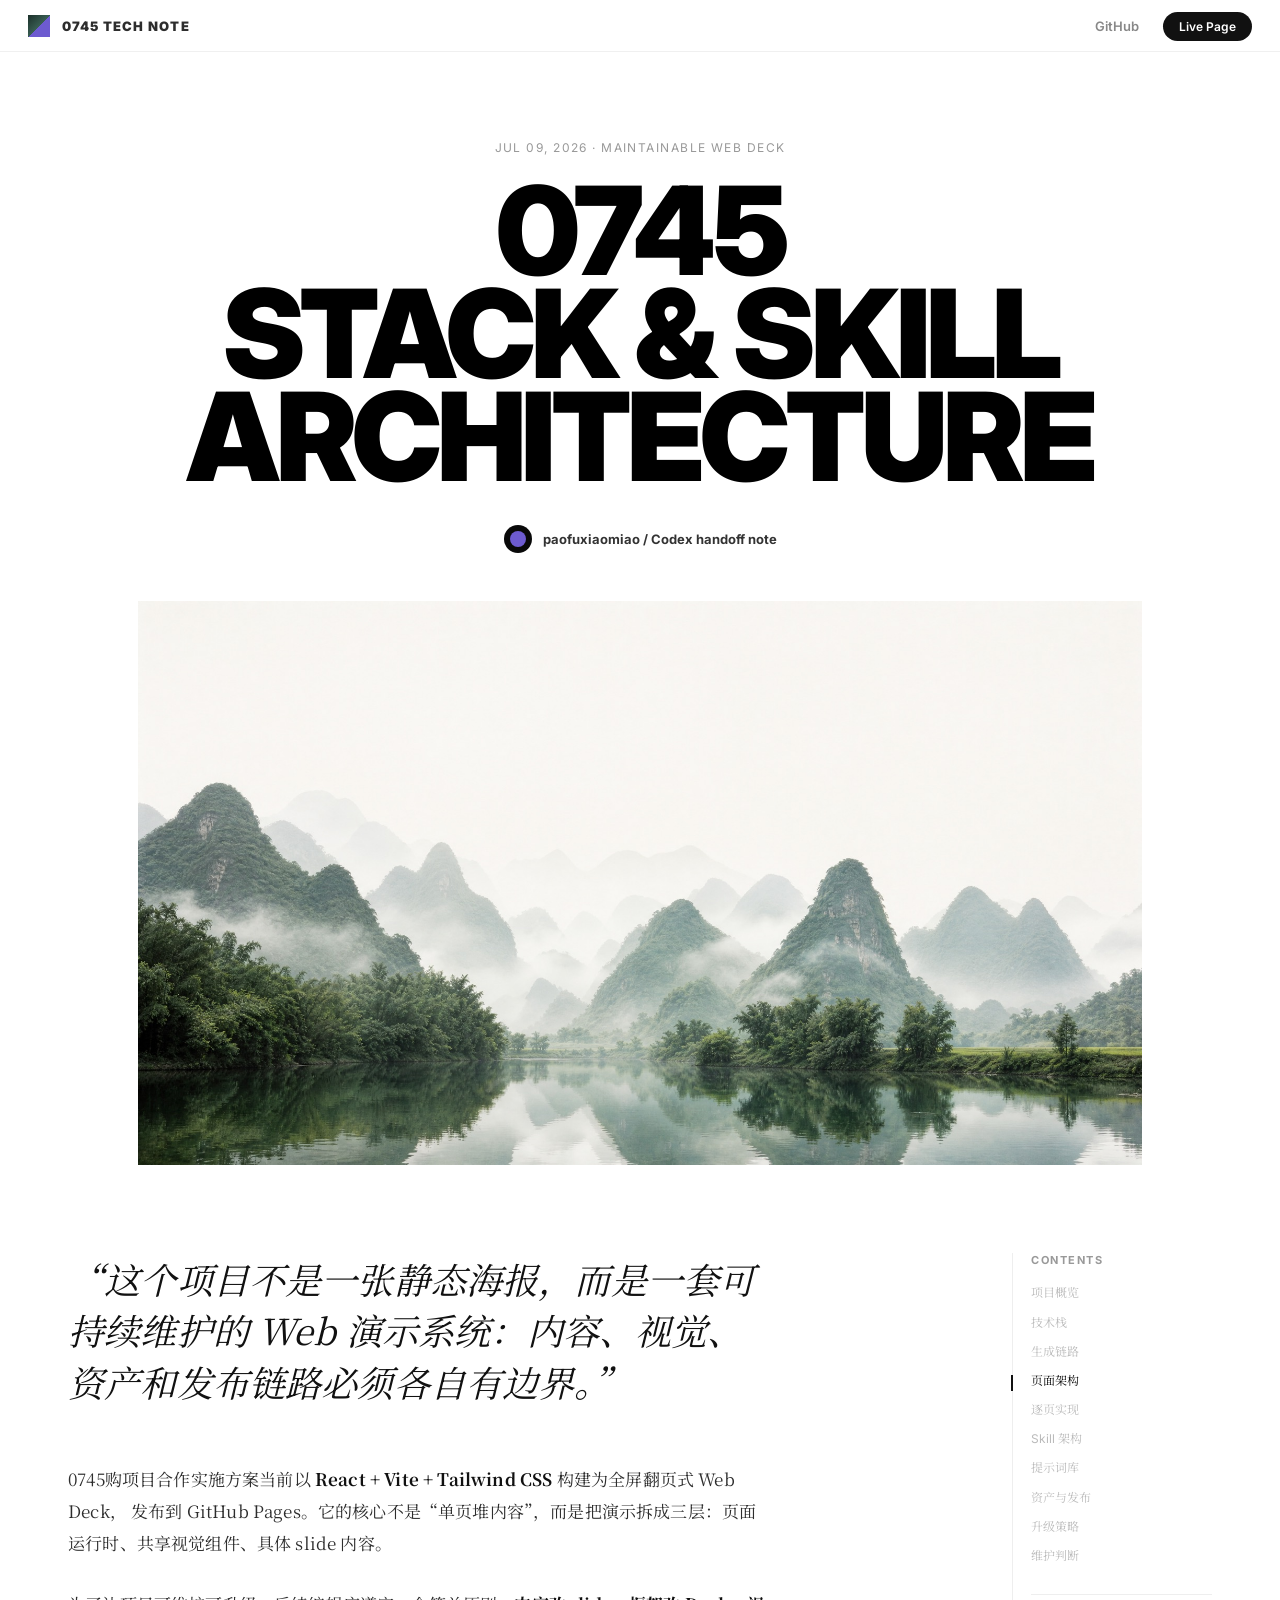
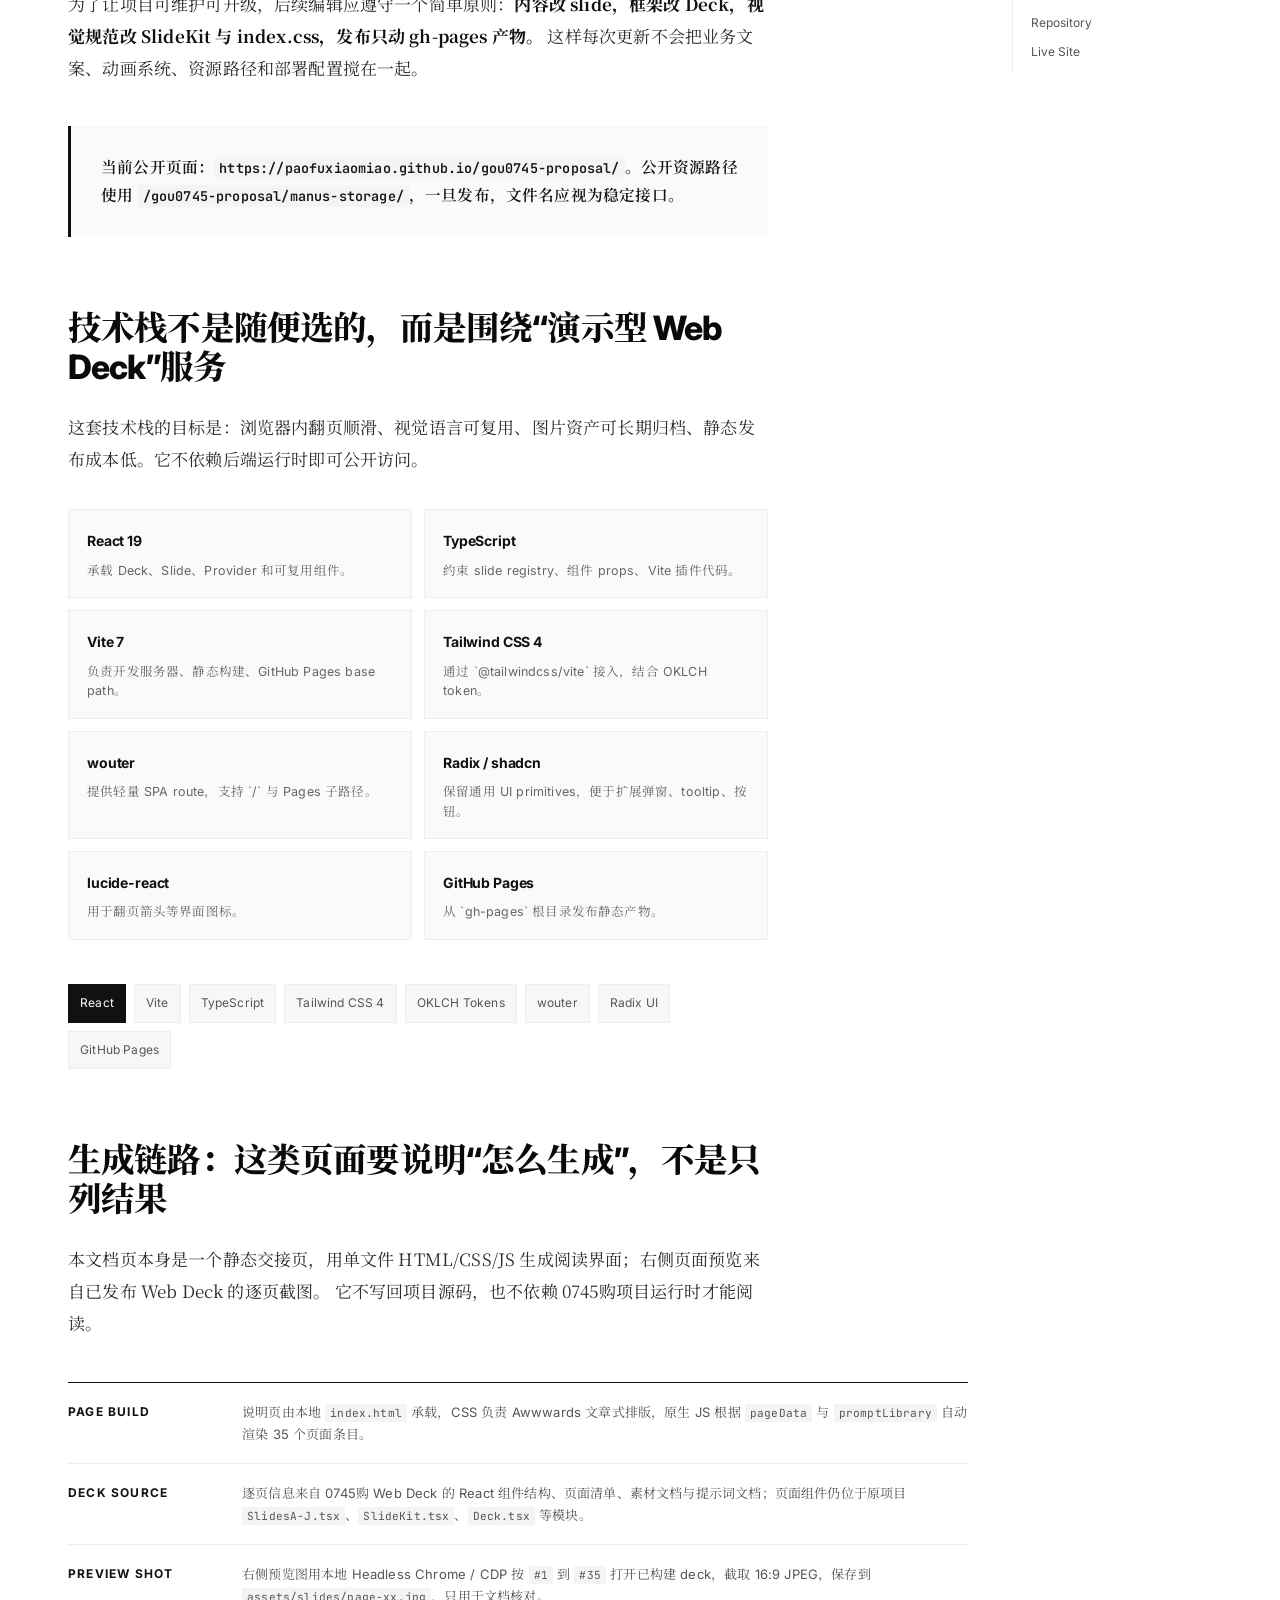
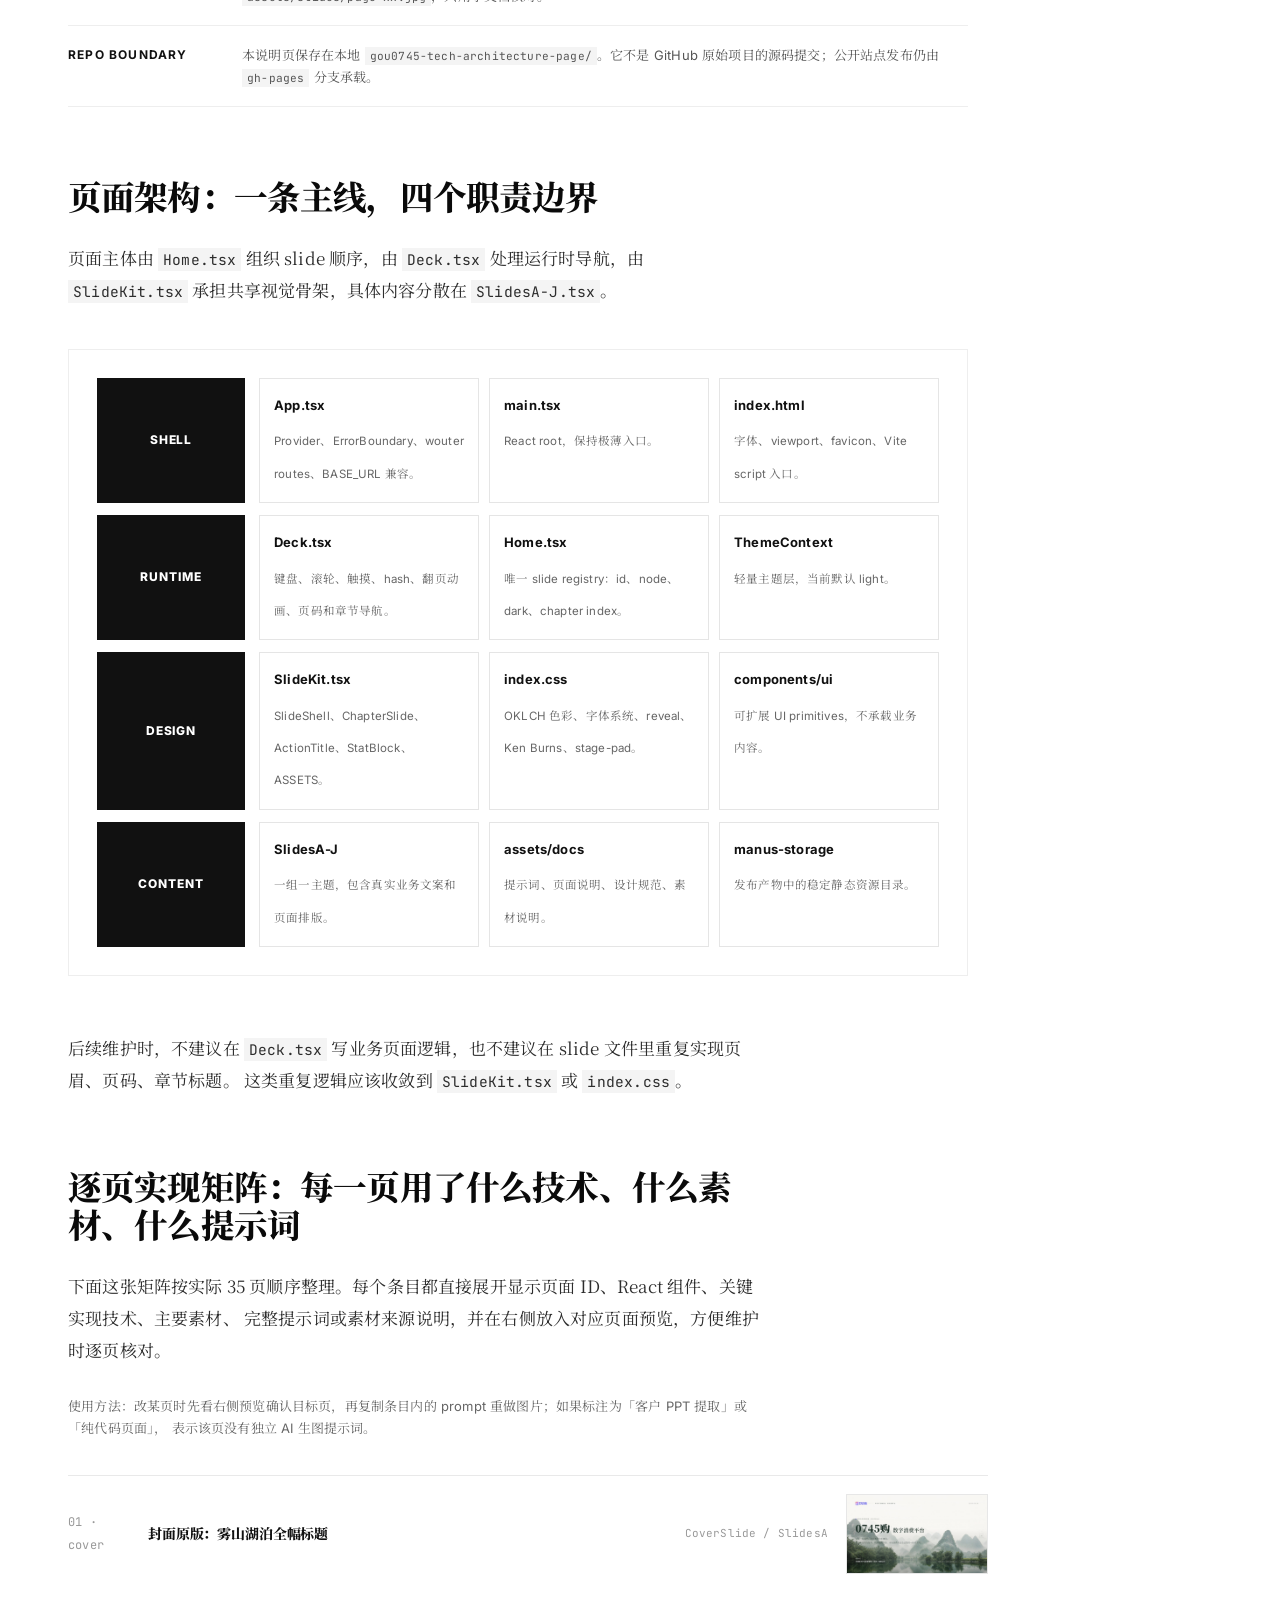
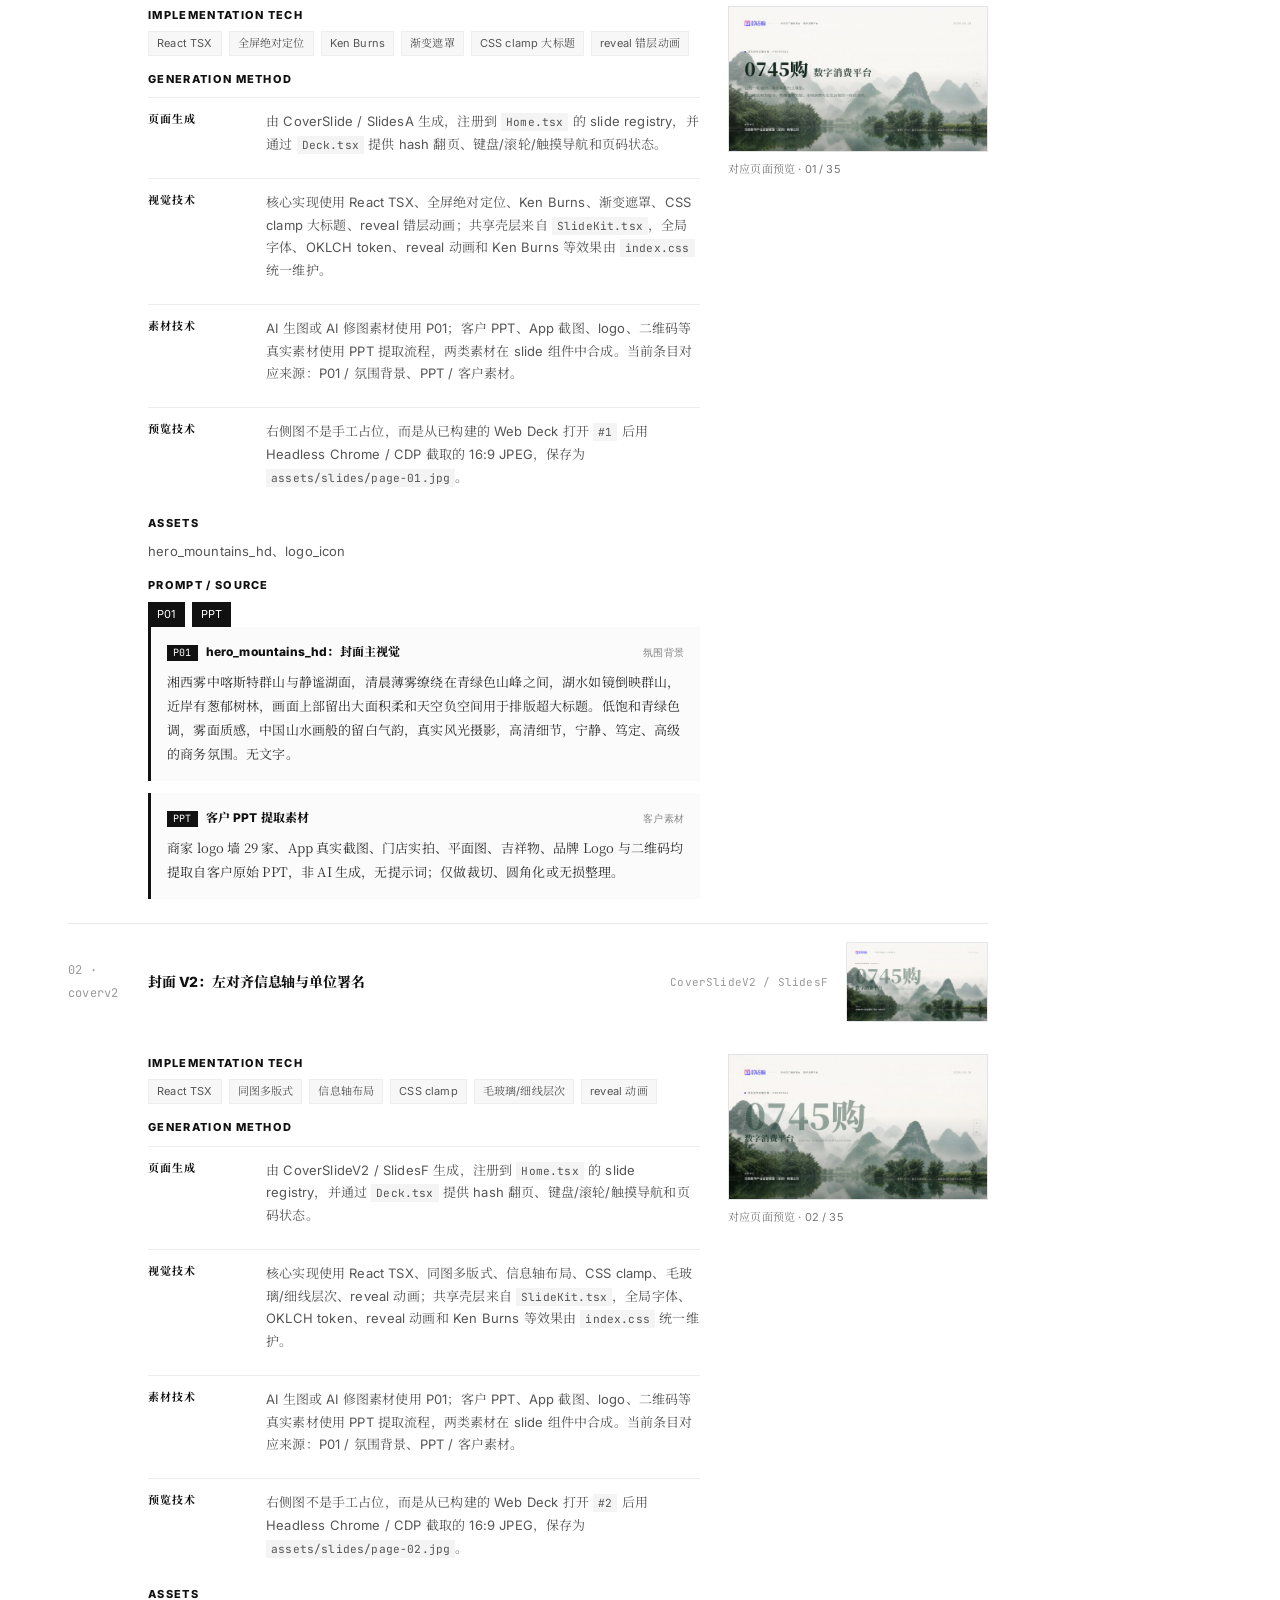
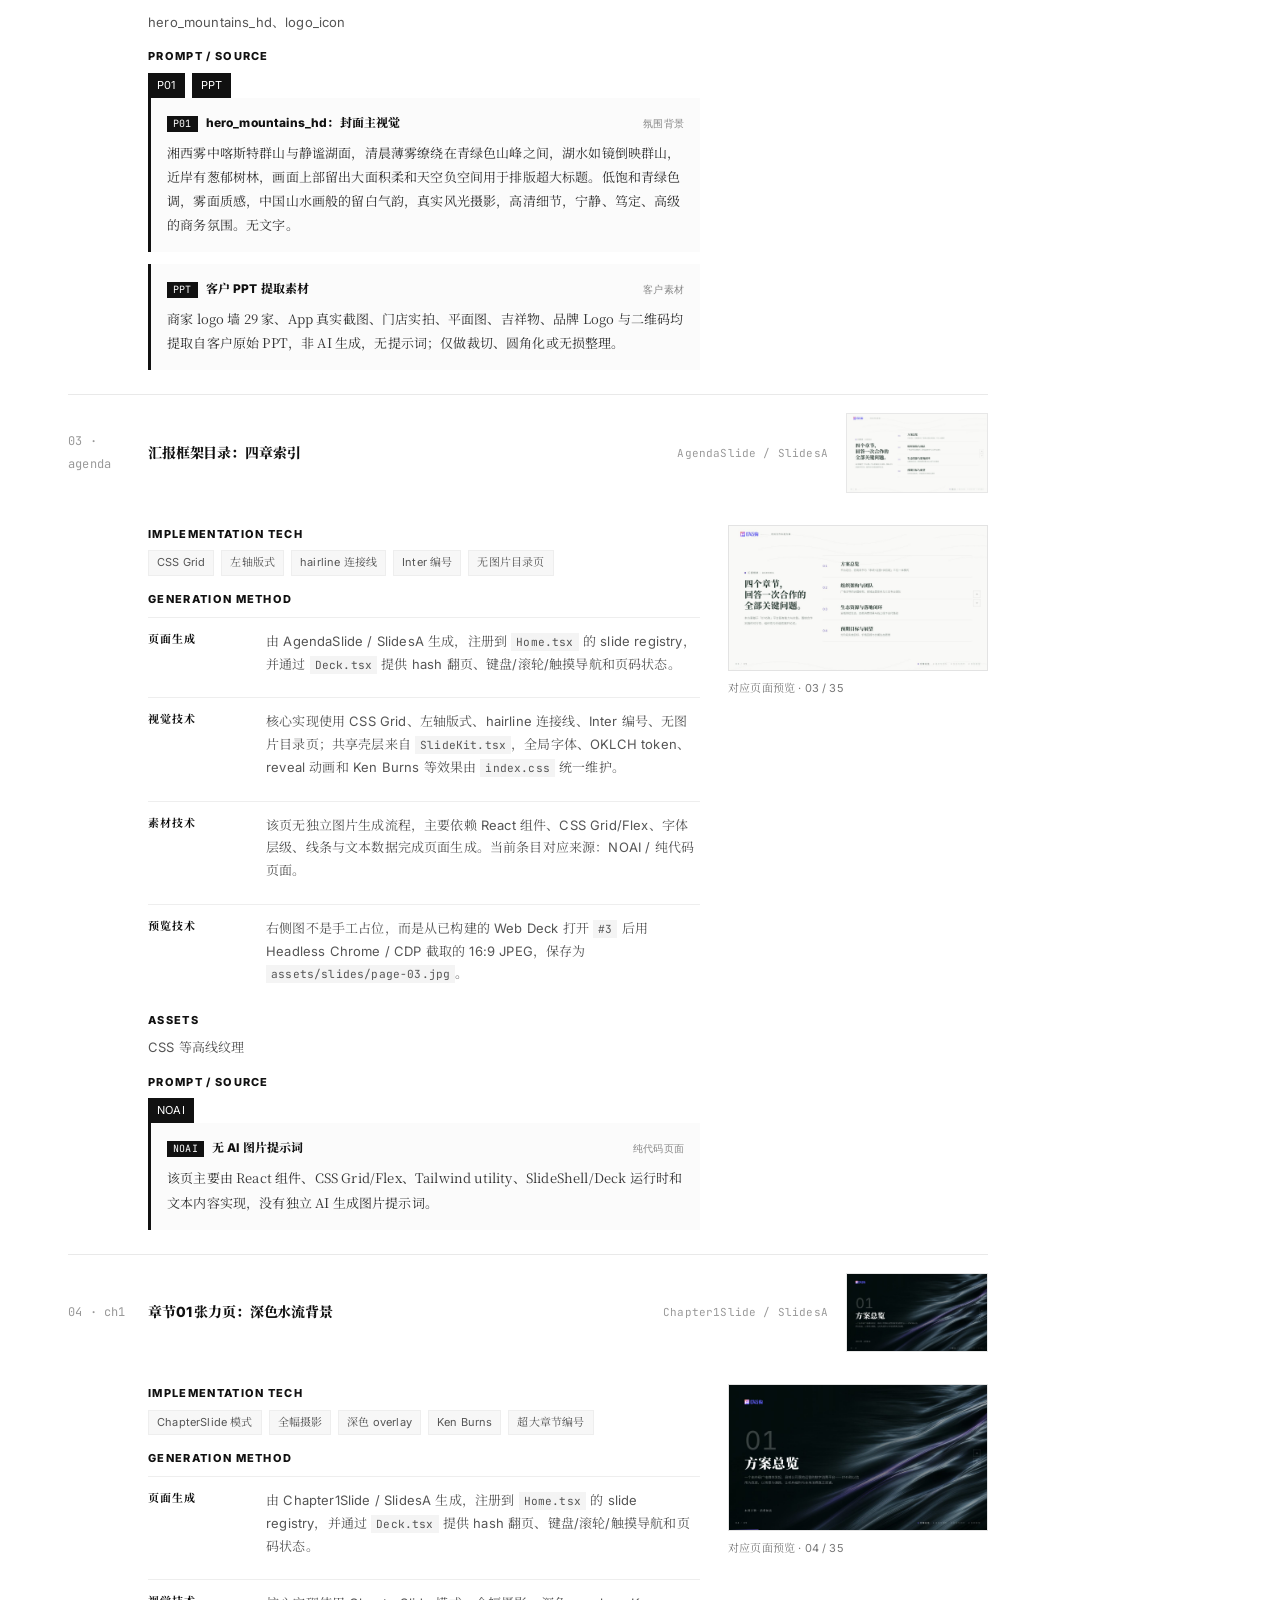
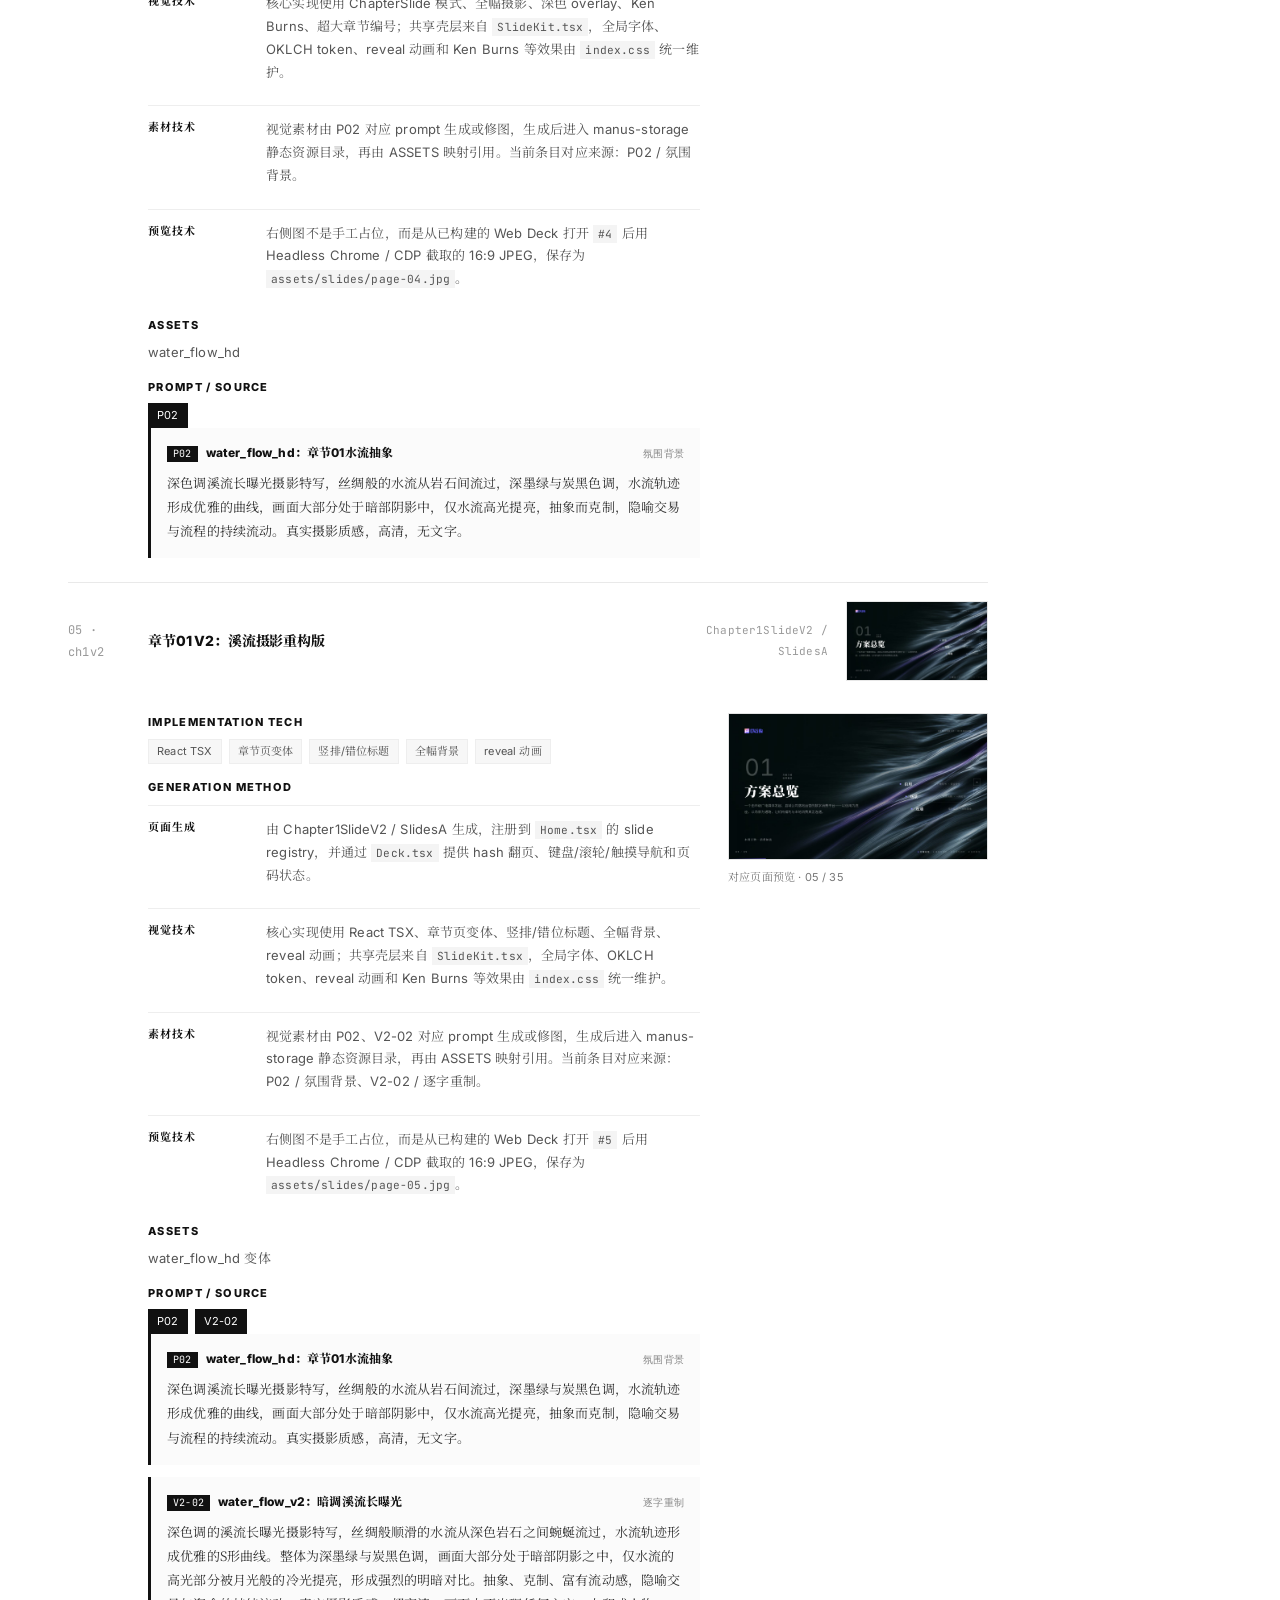
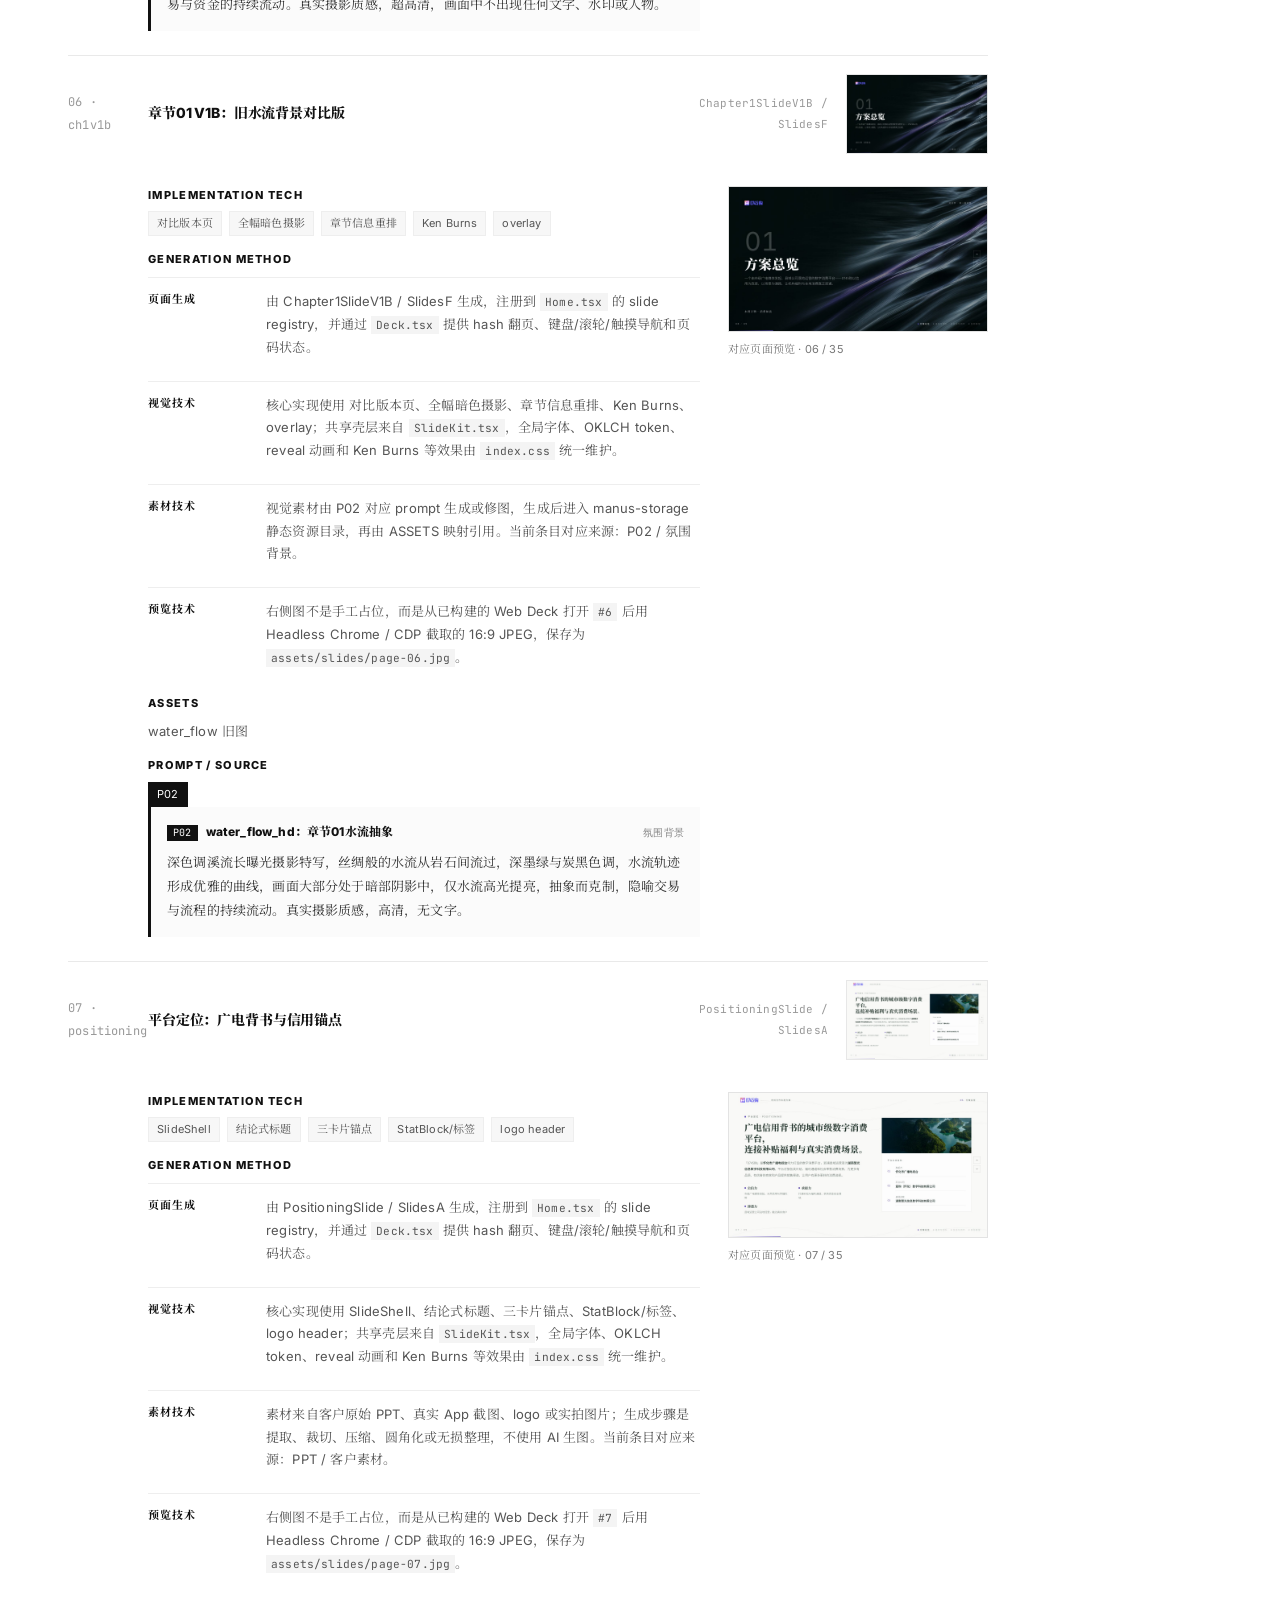
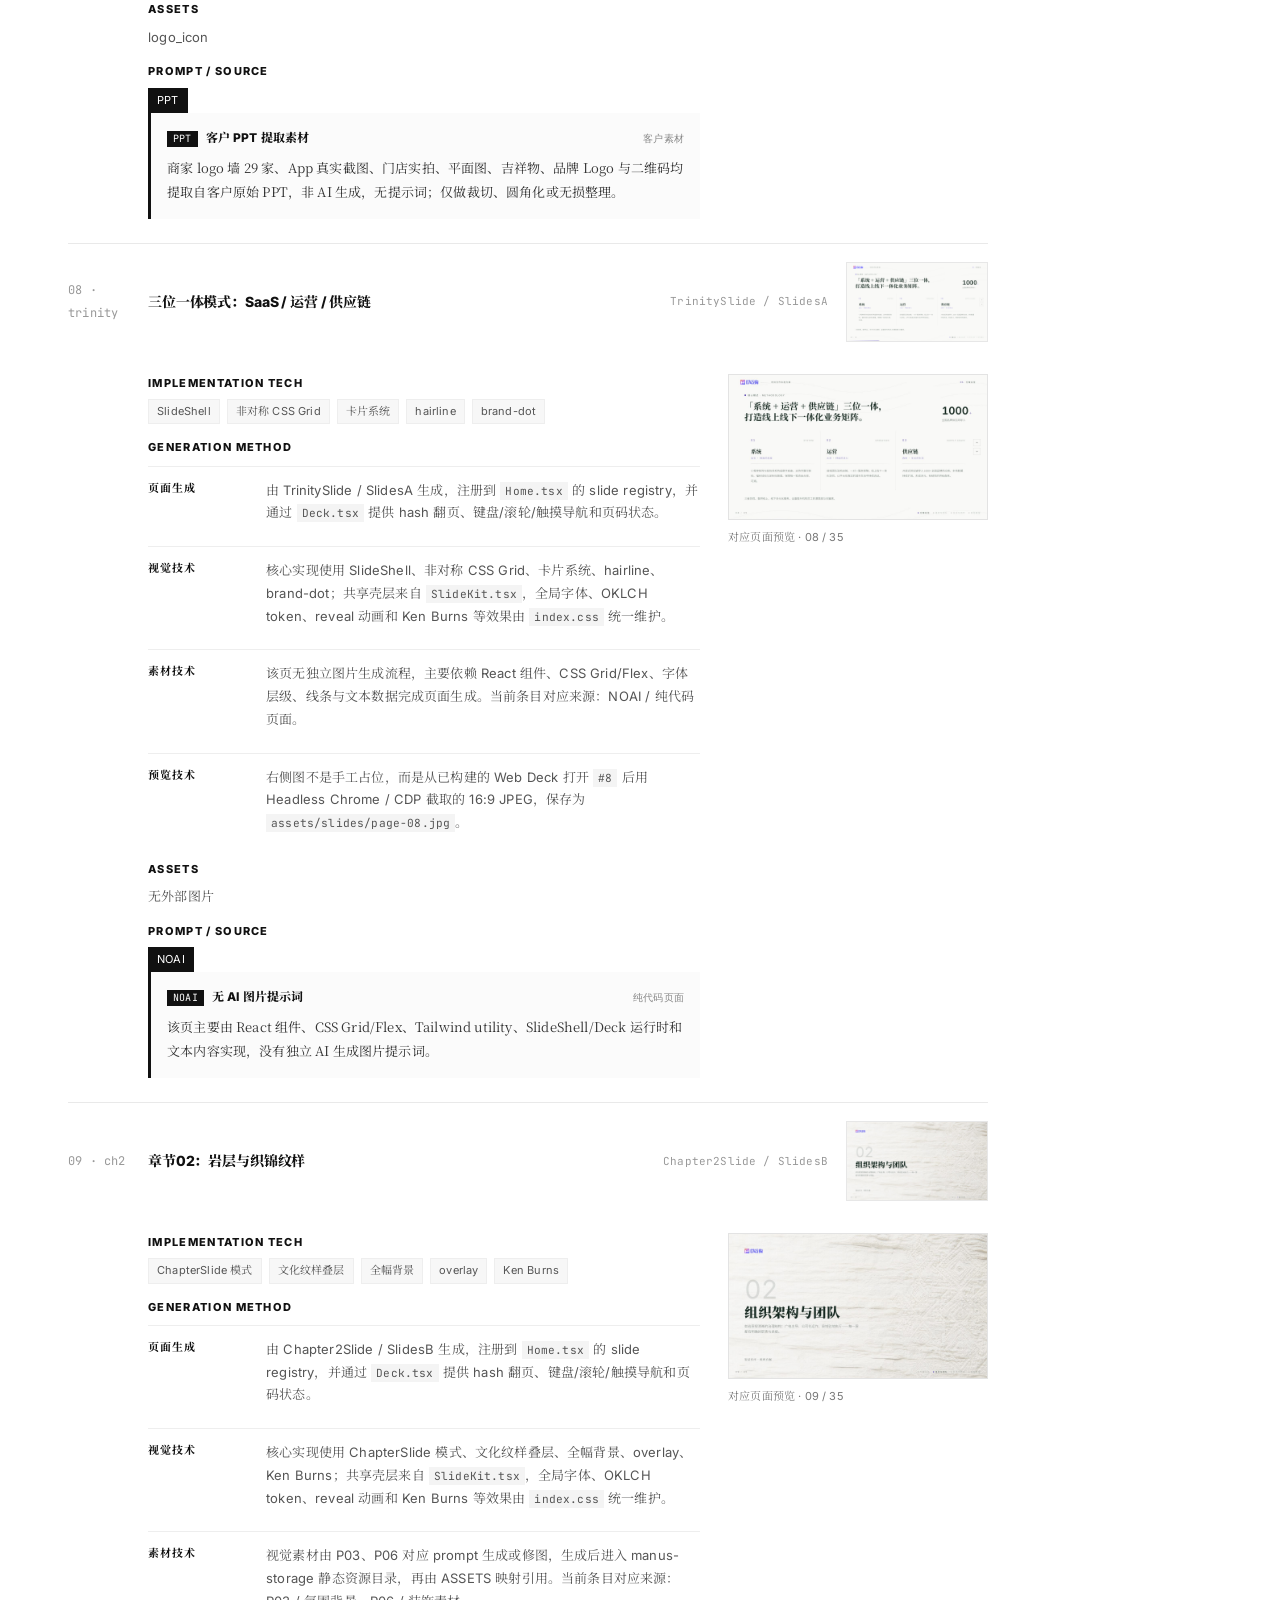
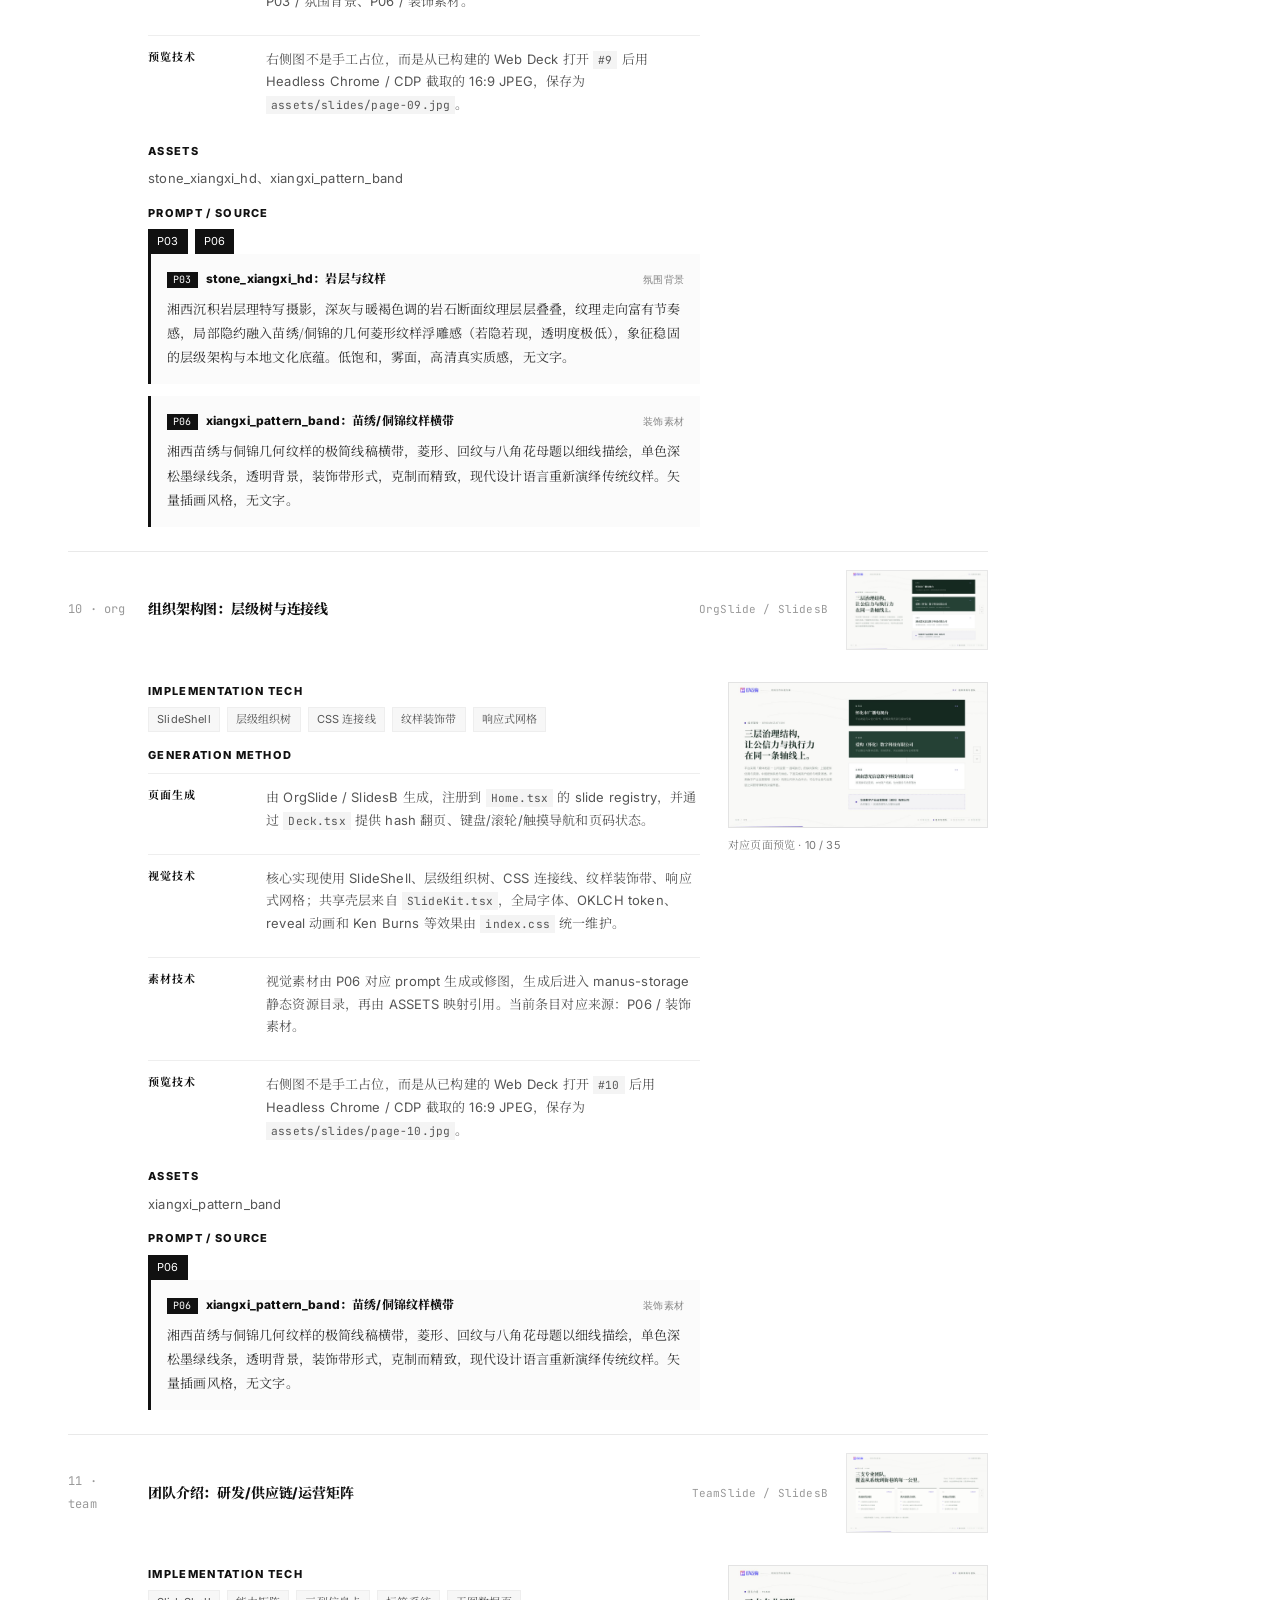
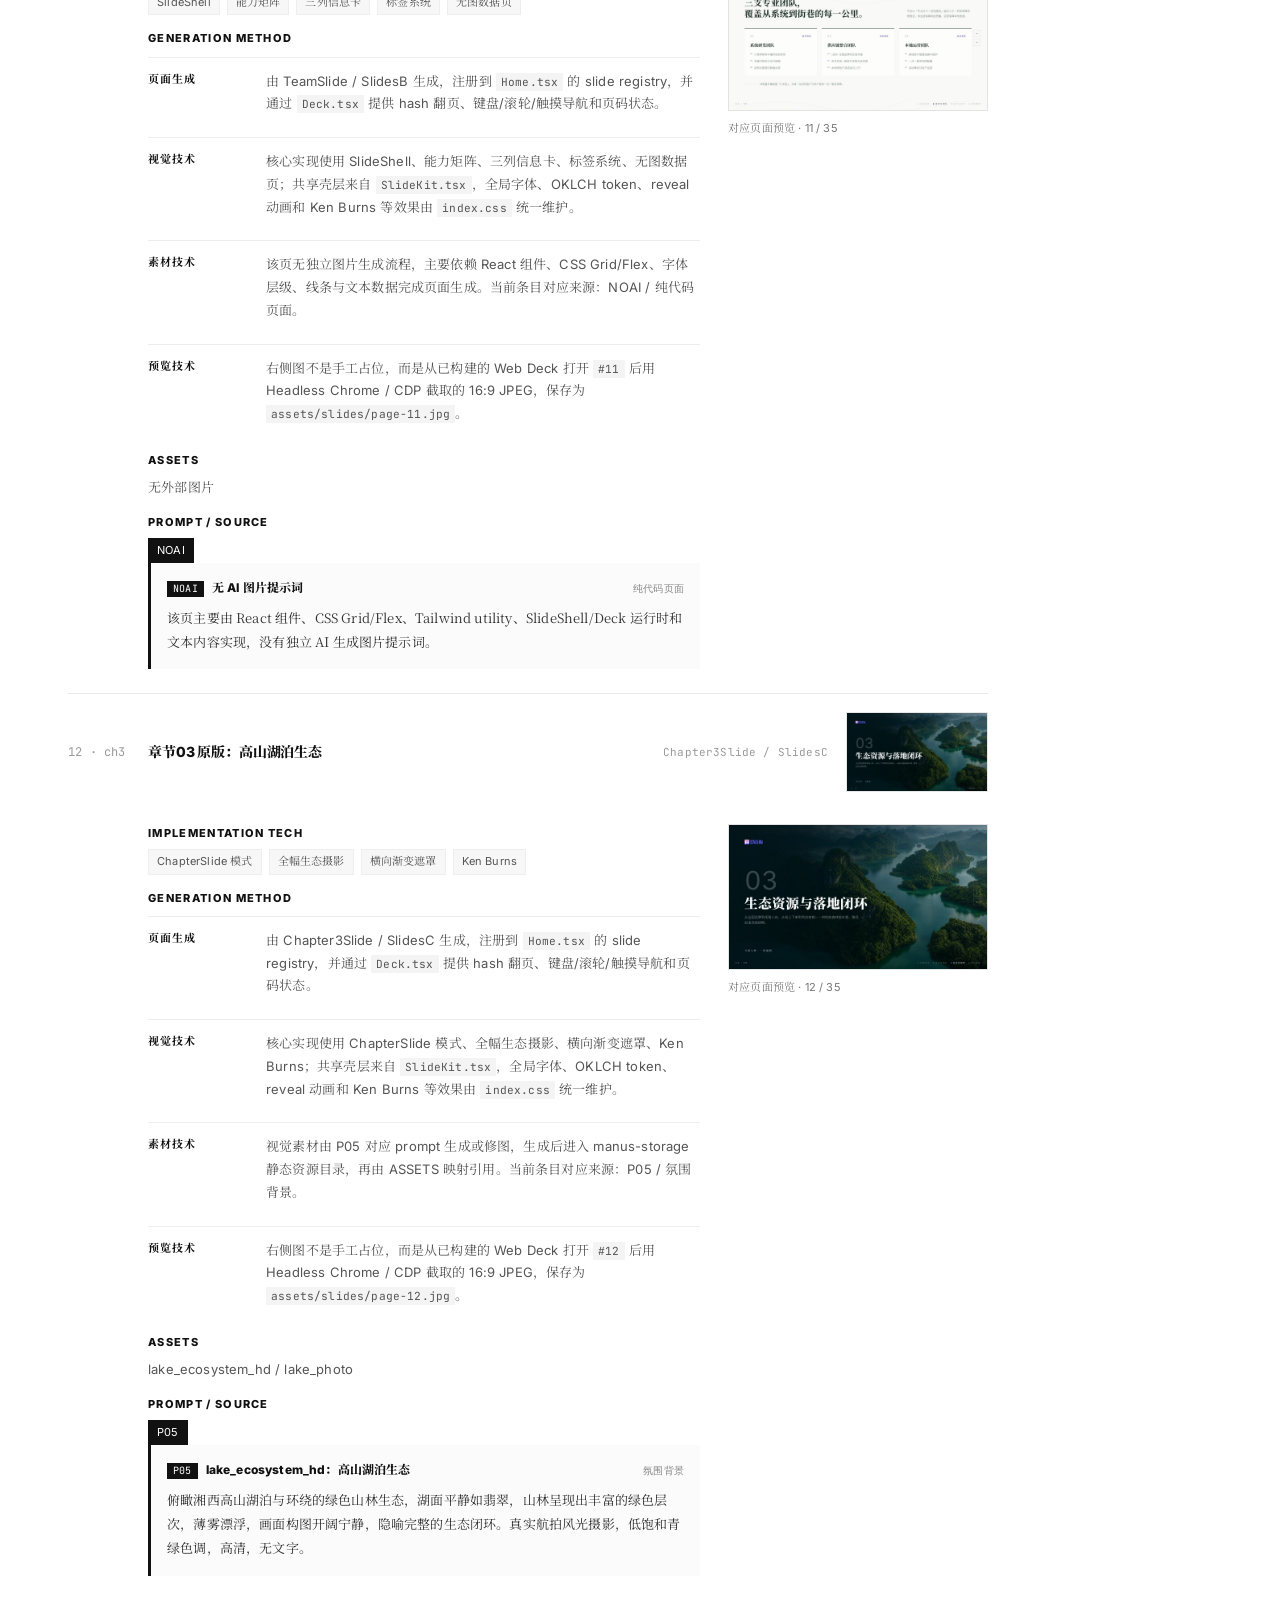
==== tech-architecture/index.html @ 1e414057 "Publish 35-slide proposal deck" ====
<!doctype html>
<html lang="zh-CN">
  <head>
    <meta charset="UTF-8" />
    <meta name="viewport" content="width=device-width, initial-scale=1.0" />
    <title>0745购页面技术栈与Skill架构</title>
    <meta
      name="description"
      content="0745购项目合作实施方案页面的技术栈、前端架构、Skill资源结构、资产发布与升级维护说明。" />
    <link rel="preconnect" href="https://fonts.googleapis.com" />
    <link rel="preconnect" href="https://fonts.gstatic.com" crossorigin />
    <link
      href="https://fonts.googleapis.com/css2?family=Noto+Serif+SC:wght@400;500;600;700&family=Inter:wght@400;500;600;700;800;900&family=JetBrains+Mono:wght@400;500;600&display=swap"
      rel="stylesheet" />
    <style>
      :root {
        --bg: #ffffff;
        --ink: #090909;
        --body: #2d2d2d;
        --muted: #888;
        --faint: #bbb;
        --line: #eee;
        --soft: #f7f7f7;
        --soft-2: #fafafa;
        --dark: #0a0a0a;
        --violet: #6d5bd0;
        --pine: #1b2f29;
        --serif: "Noto Serif SC", Georgia, serif;
        --sans: "Inter", "Noto Serif SC", sans-serif;
        --mono: "JetBrains Mono", monospace;
      }

      * {
        box-sizing: border-box;
      }

      html {
        scroll-behavior: smooth;
      }

      body {
        margin: 0;
        background: var(--bg);
        color: var(--body);
        font-family: var(--serif);
        -webkit-font-smoothing: antialiased;
        text-rendering: optimizeLegibility;
      }

      a {
        color: inherit;
        text-decoration: none;
      }

      img {
        display: block;
        max-width: 100%;
      }

      ::selection {
        background: var(--ink);
        color: white;
      }

      .site-header {
        position: sticky;
        top: 0;
        z-index: 50;
        height: 52px;
        border-bottom: 1px solid #f0f0f0;
        background: rgb(255 255 255 / 0.98);
        backdrop-filter: blur(8px);
      }

      .nav-inner {
        height: 52px;
        max-width: 1400px;
        margin: 0 auto;
        padding: 0 28px;
        display: flex;
        align-items: center;
        justify-content: space-between;
      }

      .brand {
        display: flex;
        align-items: center;
        gap: 12px;
        font-family: var(--sans);
        font-size: 13px;
        font-weight: 900;
        letter-spacing: 0.08em;
        text-transform: uppercase;
      }

      .brand-mark {
        width: 22px;
        height: 22px;
        background:
          linear-gradient(135deg, var(--pine), #395f54 52%, var(--violet) 52%),
          var(--ink);
      }

      .nav-links {
        display: flex;
        align-items: center;
        gap: 24px;
        font-family: var(--sans);
        font-size: 13px;
        font-weight: 600;
      }

      .nav-links a:first-child {
        color: var(--muted);
      }

      .nav-links a:first-child:hover {
        color: var(--ink);
      }

      .pill-link {
        padding: 7px 16px;
        border-radius: 999px;
        background: #111;
        color: white;
        font-size: 12px;
      }

      .article-head {
        max-width: 1400px;
        margin: 0 auto;
        padding: 88px 28px 48px;
        text-align: center;
      }

      .date {
        margin: 0 0 24px;
        font-family: var(--sans);
        font-size: 12px;
        letter-spacing: 0.12em;
        color: #999;
        text-transform: uppercase;
      }

      h1 {
        margin: 0;
        color: #000;
        font-family: var(--sans);
        font-size: clamp(3.6rem, 9.6vw, 8.8rem);
        font-weight: 900;
        letter-spacing: -0.04em;
        line-height: 0.84;
        text-transform: uppercase;
      }

      .author {
        margin-top: 36px;
        display: flex;
        align-items: center;
        justify-content: center;
        gap: 11px;
        font-family: var(--sans);
        font-size: 13px;
        font-weight: 700;
        color: #333;
      }

      .avatar {
        width: 28px;
        height: 28px;
        border-radius: 50%;
        background: var(--ink);
        position: relative;
        overflow: hidden;
      }

      .avatar::after {
        content: "";
        position: absolute;
        inset: 6px;
        border-radius: inherit;
        background: var(--violet);
      }

      .hero {
        max-width: 1060px;
        margin: 0 auto 88px;
        padding: 0 28px;
      }

      .hero img {
        width: 100%;
        aspect-ratio: 16 / 9;
        object-fit: cover;
      }

      .content-wrap {
        max-width: 1200px;
        margin: 0 auto;
        padding: 0 28px 128px;
        display: grid;
        grid-template-columns: minmax(0, 1fr) 200px;
        gap: 80px;
      }

      .article-body {
        max-width: 700px;
        font-size: 1.0625rem;
        line-height: 1.9;
        letter-spacing: 0.01em;
      }

      .article-body p {
        margin: 0 0 1.75rem;
      }

      .article-body strong {
        font-weight: 700;
        color: #111;
      }

      .article-body h2 {
        margin: 4.5rem 0 1.5rem;
        color: #0a0a0a;
        font-family: var(--sans);
        font-size: clamp(1.65rem, 3vw, 2.1rem);
        font-weight: 800;
        letter-spacing: -0.025em;
        line-height: 1.15;
      }

      .article-body h3 {
        margin: 3rem 0 1rem;
        color: #111;
        font-family: var(--sans);
        font-size: 1.18rem;
        font-weight: 800;
        letter-spacing: -0.01em;
      }

      .article-body ul,
      .article-body ol {
        margin: 0 0 1.75rem;
        padding-left: 1.25rem;
      }

      .article-body ul {
        list-style-type: square;
      }

      .article-body li {
        margin-bottom: 0.65rem;
        padding-left: 0.25rem;
      }

      .pull-quote {
        margin: 0 0 56px;
        color: #111;
        font-size: clamp(1.55rem, 4vw, 2.25rem);
        font-style: italic;
        line-height: 1.42;
      }

      figure {
        margin: 56px 0 64px;
      }

      figcaption {
        margin-top: 12px;
        color: #999;
        font-family: var(--sans);
        font-size: 12px;
        line-height: 1.5;
      }

      .breakout {
        width: min(860px, calc(100vw - 56px));
      }

      .figure-grid {
        display: grid;
        grid-template-columns: 1.2fr 0.8fr;
        gap: 18px;
        align-items: stretch;
      }

      .figure-grid img {
        height: 100%;
        min-height: 320px;
        object-fit: cover;
      }

      .figure-grid img:nth-child(2) {
        object-position: top center;
        background: #f5f5f5;
      }

      .callout {
        margin: 42px 0;
        padding: 28px 30px;
        border-left: 3px solid #111;
        background: #fafafa;
        font-family: var(--sans);
        font-size: 0.98rem;
        font-weight: 600;
        line-height: 1.75;
        color: #171717;
      }

      .stack-grid {
        margin: 34px 0 44px;
        display: grid;
        grid-template-columns: repeat(2, minmax(0, 1fr));
        gap: 12px;
      }

      .stack-card {
        border: 1px solid #eee;
        background: #fafafa;
        padding: 18px 18px 17px;
      }

      .stack-card b {
        display: block;
        margin-bottom: 6px;
        color: #111;
        font-family: var(--sans);
        font-size: 14px;
        letter-spacing: -0.01em;
      }

      .stack-card span {
        display: block;
        color: #666;
        font-family: var(--sans);
        font-size: 12.5px;
        line-height: 1.55;
      }

      .method-panel {
        margin: 42px 0 54px;
        width: min(900px, calc(100vw - 56px));
        border-top: 1px solid #111;
        border-bottom: 1px solid #eee;
        font-family: var(--sans);
      }

      .method-row {
        display: grid;
        grid-template-columns: 150px minmax(0, 1fr);
        gap: 24px;
        padding: 18px 0;
        border-bottom: 1px solid #eee;
      }

      .method-row:last-child {
        border-bottom: 0;
      }

      .method-row b {
        color: #111;
        font-size: 12px;
        letter-spacing: 0.1em;
        text-transform: uppercase;
      }

      .method-row span {
        color: #555;
        font-size: 13px;
        line-height: 1.7;
      }

      .dark-block {
        margin: 56px 0 64px;
        width: min(900px, calc(100vw - 56px));
        background: #0a0a0a;
        color: white;
        padding: 34px;
      }

      .dark-block h3 {
        margin: 0 0 24px;
        color: white;
      }

      .dark-grid {
        display: grid;
        grid-template-columns: repeat(3, minmax(0, 1fr));
        gap: 12px;
      }

      .dark-card {
        min-height: 138px;
        border: 1px solid #333;
        padding: 18px;
        font-family: var(--sans);
      }

      .dark-card .num {
        display: block;
        margin-bottom: 22px;
        color: #777;
        font-family: var(--mono);
        font-size: 11px;
      }

      .dark-card b {
        display: block;
        margin-bottom: 8px;
        font-size: 14px;
      }

      .dark-card p {
        margin: 0;
        color: #bbb;
        font-size: 12px;
        line-height: 1.6;
      }

      .arch-map {
        margin: 42px 0 56px;
        width: min(900px, calc(100vw - 56px));
        border: 1px solid #eee;
        background:
          linear-gradient(#fff, #fff),
          repeating-linear-gradient(90deg, #f4f4f4 0 1px, transparent 1px 64px);
        padding: 28px;
      }

      .map-row {
        display: grid;
        grid-template-columns: 148px 1fr;
        gap: 14px;
        align-items: stretch;
        margin-bottom: 12px;
      }

      .map-row:last-child {
        margin-bottom: 0;
      }

      .map-label {
        border: 1px solid #111;
        background: #111;
        color: white;
        display: flex;
        align-items: center;
        justify-content: center;
        font-family: var(--sans);
        font-size: 12px;
        font-weight: 800;
        letter-spacing: 0.08em;
        text-transform: uppercase;
      }

      .map-items {
        display: grid;
        grid-template-columns: repeat(3, minmax(0, 1fr));
        gap: 10px;
      }

      .map-item {
        min-height: 84px;
        border: 1px solid #e5e5e5;
        background: white;
        padding: 14px;
        font-family: var(--sans);
      }

      .map-item b {
        display: block;
        margin-bottom: 6px;
        color: #111;
        font-size: 13px;
      }

      .map-item span {
        color: #666;
        font-size: 11.5px;
        line-height: 1.45;
      }

      code {
        padding: 2px 5px;
        background: #f4f4f4;
        font-family: var(--mono);
        font-size: 0.86em;
      }

      .matrix-note {
        margin: 28px 0 26px;
        color: #666;
        font-family: var(--sans);
        font-size: 13px;
        line-height: 1.7;
      }

      .page-matrix,
      .prompt-library {
        width: min(920px, calc(100vw - 56px));
        margin: 36px 0 64px;
      }

      .page-card,
      .prompt-card {
        border-top: 1px solid #e9e9e9;
        font-family: var(--sans);
      }

      .page-card:last-child,
      .prompt-card:last-child {
        border-bottom: 1px solid #e9e9e9;
      }

      .page-card summary,
      .prompt-card summary {
        list-style: none;
        cursor: pointer;
        display: grid;
        grid-template-columns: 62px minmax(0, 1fr) 168px 142px;
        gap: 18px;
        align-items: center;
        padding: 18px 0;
      }

      .prompt-card summary {
        grid-template-columns: 92px minmax(0, 1fr) 118px;
        align-items: baseline;
      }

      .page-card summary::-webkit-details-marker,
      .prompt-card summary::-webkit-details-marker {
        display: none;
      }

      .page-no,
      .prompt-no {
        color: #999;
        font-family: var(--mono);
        font-size: 12px;
      }

      .page-title,
      .prompt-title {
        color: #111;
        font-size: 14px;
        font-weight: 800;
        letter-spacing: -0.01em;
      }

      .page-component,
      .prompt-kind {
        color: #999;
        font-family: var(--mono);
        font-size: 11px;
        text-align: right;
      }

      .page-summary-thumb {
        justify-self: end;
        width: 142px;
        aspect-ratio: 16 / 9;
        overflow: hidden;
        border: 1px solid #e7e7e7;
        background: #f6f6f6;
      }

      .page-summary-thumb img {
        width: 100%;
        height: 100%;
        object-fit: cover;
      }

      .page-detail,
      .prompt-detail {
        padding: 0 0 24px 80px;
        color: #555;
        font-size: 13px;
        line-height: 1.75;
      }

      .page-detail {
        display: grid;
        grid-template-columns: minmax(0, 1fr) 260px;
        gap: 28px;
        align-items: start;
      }

      .prompt-detail {
        padding-left: 110px;
      }

      .page-detail-main {
        min-width: 0;
      }

      .page-preview {
        position: sticky;
        top: 78px;
        margin: 14px 0 0;
      }

      .page-preview img {
        width: 100%;
        aspect-ratio: 16 / 9;
        object-fit: cover;
        border: 1px solid #e3e3e3;
        background: #f7f7f7;
      }

      .page-preview figcaption {
        margin-top: 9px;
        color: #777;
        font-size: 11px;
      }

      .detail-label {
        margin: 14px 0 6px;
        color: #111;
        font-size: 11px;
        font-weight: 800;
        letter-spacing: 0.12em;
        text-transform: uppercase;
      }

      .tech-list {
        display: flex;
        flex-wrap: wrap;
        gap: 7px;
      }

      .generation-note {
        display: grid;
        gap: 10px;
        margin-top: 8px;
      }

      .generation-step {
        display: grid;
        grid-template-columns: 104px minmax(0, 1fr);
        gap: 14px;
        padding: 12px 0;
        border-top: 1px solid #eee;
      }

      .generation-step b {
        color: #111;
        font-family: var(--sans);
        font-size: 11px;
        letter-spacing: 0.08em;
        text-transform: uppercase;
      }

      .generation-step span {
        color: #555;
        font-size: 13px;
        line-height: 1.75;
      }

      .tech-pill,
      .prompt-chip {
        display: inline-flex;
        align-items: center;
        border: 1px solid #eee;
        background: #f7f7f7;
        padding: 5px 8px;
        color: #555;
        font-family: var(--sans);
        font-size: 11px;
        line-height: 1.2;
      }

      .prompt-chip {
        background: #111;
        color: white;
        border-color: #111;
      }

      .inline-prompts {
        display: grid;
        gap: 12px;
      }

      .inline-prompt {
        background: #fbfbfb;
        border-left: 3px solid #111;
        padding: 14px 16px 15px;
      }

      .inline-prompt-head {
        display: flex;
        align-items: baseline;
        gap: 8px;
        margin-bottom: 8px;
        color: #111;
        font-family: var(--sans);
      }

      .inline-prompt-no {
        flex: 0 0 auto;
        padding: 3px 6px;
        background: #111;
        color: white;
        font-family: var(--mono);
        font-size: 10px;
        line-height: 1;
      }

      .inline-prompt-title {
        font-size: 12px;
        font-weight: 800;
      }

      .inline-prompt-kind {
        margin-left: auto;
        color: #888;
        font-family: var(--mono);
        font-size: 10px;
      }

      .inline-prompt-text {
        color: #333;
        font-family: var(--serif);
        font-size: 13px;
        line-height: 1.85;
      }

      .prompt-text {
        margin: 10px 0 0;
        padding: 16px 18px;
        background: #fafafa;
        border-left: 3px solid #111;
        color: #333;
        font-family: var(--serif);
        font-size: 14px;
        line-height: 1.85;
      }

      pre {
        overflow-x: auto;
        margin: 32px 0 42px;
        padding: 24px;
        background: #0a0a0a;
        color: #e8e8e8;
        font-family: var(--mono);
        font-size: 12px;
        line-height: 1.7;
      }

      .tag-cloud {
        margin: 28px 0 44px;
        display: flex;
        flex-wrap: wrap;
        gap: 8px;
        font-family: var(--sans);
      }

      .tag {
        border: 1px solid #eee;
        background: #f7f7f7;
        padding: 7px 11px;
        color: #555;
        font-size: 12px;
      }

      .tag.dark {
        background: #111;
        color: white;
        border-color: #111;
      }

      .toc {
        position: sticky;
        top: 82px;
        align-self: start;
        padding-left: 18px;
        border-left: 1px solid #eee;
        font-family: var(--sans);
      }

      .toc-title {
        margin-bottom: 18px;
        color: #999;
        font-size: 11px;
        font-weight: 700;
        letter-spacing: 0.14em;
        text-transform: uppercase;
      }

      .toc a {
        position: relative;
        display: block;
        margin: 0 0 13px;
        color: #bbb;
        font-size: 12px;
        line-height: 1.35;
        transition: color 0.2s ease;
      }

      .toc a.active,
      .toc a:hover {
        color: #111;
      }

      .toc a.active::before {
        content: "";
        position: absolute;
        left: -20px;
        top: 2px;
        width: 2px;
        height: 16px;
        background: #111;
      }

      .toc-links {
        margin-top: 30px;
        padding-top: 20px;
        border-top: 1px solid #eee;
      }

      .toc-links a {
        color: #555;
      }

      .footer-note {
        margin-top: 96px;
        padding-top: 28px;
        border-top: 1px solid #eee;
        font-family: var(--sans);
        color: #777;
        font-size: 13px;
        line-height: 1.75;
      }

      @media (max-width: 960px) {
        .content-wrap {
          display: block;
        }

        .toc {
          display: none;
        }

        .article-body {
          margin: 0 auto;
        }

        .breakout,
        .dark-block,
        .arch-map,
        .method-panel {
          width: 100%;
        }

        .page-matrix,
        .prompt-library {
          width: 100%;
        }

        .page-card summary {
          grid-template-columns: 56px minmax(0, 1fr) 142px;
        }

        .page-summary-thumb {
          display: none;
        }

        .page-detail {
          grid-template-columns: 1fr;
          padding-left: 0;
        }

        .page-preview {
          position: static;
          max-width: 420px;
          margin-top: 10px;
        }
      }

      @media (max-width: 720px) {
        .nav-inner,
        .article-head,
        .hero,
        .content-wrap {
          padding-left: 20px;
          padding-right: 20px;
        }

        .nav-links {
          gap: 12px;
        }

        .nav-links a:first-child {
          display: none;
        }

        .article-head {
          padding-top: 58px;
        }

        .hero {
          margin-bottom: 62px;
        }

        .figure-grid,
        .stack-grid,
        .dark-grid,
        .map-row,
        .map-items,
        .method-row,
        .generation-step {
          grid-template-columns: 1fr;
        }

        .figure-grid img {
          min-height: 220px;
        }

        .dark-block,
        .arch-map {
          padding: 24px 20px;
        }

        .page-card summary,
        .prompt-card summary {
          grid-template-columns: 1fr;
          gap: 7px;
        }

        .page-component,
        .prompt-kind {
          text-align: left;
        }

        .prompt-detail {
          padding-left: 0;
        }

        .inline-prompt-head {
          display: grid;
          grid-template-columns: max-content minmax(0, 1fr);
        }

        .inline-prompt-kind {
          grid-column: 2;
          margin-left: 0;
        }
      }
    </style>
  </head>
  <body>
    <header class="site-header">
      <div class="nav-inner">
        <a class="brand" href="#">
          <span class="brand-mark" aria-hidden="true"></span>
          <span>0745 Tech Note</span>
        </a>
        <nav class="nav-links" aria-label="外部链接">
          <a href="https://github.com/paofuxiaomiao/gou0745-proposal" target="_blank" rel="noreferrer">GitHub</a>
          <a class="pill-link" href="https://paofuxiaomiao.github.io/gou0745-proposal/" target="_blank" rel="noreferrer">Live Page</a>
        </nav>
      </div>
    </header>

    <main>
      <section class="article-head">
        <p class="date">Jul 09, 2026 · Maintainable Web Deck</p>
        <h1>0745<br />Stack & Skill<br />Architecture</h1>
        <div class="author">
          <span class="avatar" aria-hidden="true"></span>
          <span>paofuxiaomiao / Codex handoff note</span>
        </div>
      </section>

      <figure class="hero">
        <img src="assets/hero_mountains.jpg" alt="0745购项目页面山水风格封面视觉" fetchpriority="high" decoding="async" />
      </figure>

      <div class="content-wrap">
        <article class="article-body">
          <blockquote class="pull-quote">
            “这个项目不是一张静态海报，而是一套可持续维护的 Web 演示系统：内容、视觉、资产和发布链路必须各自有边界。”
          </blockquote>

          <section id="overview">
            <p>
              0745购项目合作实施方案当前以 <strong>React + Vite + Tailwind CSS</strong> 构建为全屏翻页式 Web Deck，
              发布到 GitHub Pages。它的核心不是“单页堆内容”，而是把演示拆成三层：页面运行时、共享视觉组件、具体 slide 内容。
            </p>
            <p>
              为了让项目可维护可升级，后续编辑应遵守一个简单原则：<strong>内容改 slide，框架改 Deck，视觉规范改 SlideKit 与 index.css，发布只动 gh-pages 产物。</strong>
              这样每次更新不会把业务文案、动画系统、资源路径和部署配置搅在一起。
            </p>

            <div class="callout">
              当前公开页面：<code>https://paofuxiaomiao.github.io/gou0745-proposal/</code>。公开资源路径使用
              <code>/gou0745-proposal/manus-storage/</code>，一旦发布，文件名应视为稳定接口。
            </div>
          </section>

          <section id="tech-stack">
            <h2>技术栈不是随便选的，而是围绕“演示型 Web Deck”服务</h2>
            <p>
              这套技术栈的目标是：浏览器内翻页顺滑、视觉语言可复用、图片资产可长期归档、静态发布成本低。它不依赖后端运行时即可公开访问。
            </p>

            <div class="stack-grid">
              <div class="stack-card"><b>React 19</b><span>承载 Deck、Slide、Provider 和可复用组件。</span></div>
              <div class="stack-card"><b>TypeScript</b><span>约束 slide registry、组件 props、Vite 插件代码。</span></div>
              <div class="stack-card"><b>Vite 7</b><span>负责开发服务器、静态构建、GitHub Pages base path。</span></div>
              <div class="stack-card"><b>Tailwind CSS 4</b><span>通过 `@tailwindcss/vite` 接入，结合 OKLCH token。</span></div>
              <div class="stack-card"><b>wouter</b><span>提供轻量 SPA route，支持 `/` 与 Pages 子路径。</span></div>
              <div class="stack-card"><b>Radix / shadcn</b><span>保留通用 UI primitives，便于扩展弹窗、tooltip、按钮。</span></div>
              <div class="stack-card"><b>lucide-react</b><span>用于翻页箭头等界面图标。</span></div>
              <div class="stack-card"><b>GitHub Pages</b><span>从 `gh-pages` 根目录发布静态产物。</span></div>
            </div>

            <div class="tag-cloud">
              <span class="tag dark">React</span>
              <span class="tag">Vite</span>
              <span class="tag">TypeScript</span>
              <span class="tag">Tailwind CSS 4</span>
              <span class="tag">OKLCH Tokens</span>
              <span class="tag">wouter</span>
              <span class="tag">Radix UI</span>
              <span class="tag">GitHub Pages</span>
            </div>
          </section>

          <section id="generation-method">
            <h2>生成链路：这类页面要说明“怎么生成”，不是只列结果</h2>
            <p>
              本文档页本身是一个静态交接页，用单文件 HTML/CSS/JS 生成阅读界面；右侧页面预览来自已发布 Web Deck 的逐页截图。
              它不写回项目源码，也不依赖 0745购项目运行时才能阅读。
            </p>

            <div class="method-panel">
              <div class="method-row">
                <b>Page Build</b>
                <span>说明页由本地 <code>index.html</code> 承载，CSS 负责 Awwwards 文章式排版，原生 JS 根据 <code>pageData</code> 与 <code>promptLibrary</code> 自动渲染 35 个页面条目。</span>
              </div>
              <div class="method-row">
                <b>Deck Source</b>
                <span>逐页信息来自 0745购 Web Deck 的 React 组件结构、页面清单、素材文档与提示词文档；页面组件仍位于原项目 <code>SlidesA-J.tsx</code>、<code>SlideKit.tsx</code>、<code>Deck.tsx</code> 等模块。</span>
              </div>
              <div class="method-row">
                <b>Preview Shot</b>
                <span>右侧预览图用本地 Headless Chrome / CDP 按 <code>#1</code> 到 <code>#35</code> 打开已构建 deck，截取 16:9 JPEG，保存到 <code>assets/slides/page-xx.jpg</code>，只用于文档核对。</span>
              </div>
              <div class="method-row">
                <b>Repo Boundary</b>
                <span>本说明页保存在本地 <code>gou0745-tech-architecture-page/</code>。它不是 GitHub 原始项目的源码提交；公开站点发布仍由 <code>gh-pages</code> 分支承载。</span>
              </div>
            </div>
          </section>

          <section id="page-architecture">
            <h2>页面架构：一条主线，四个职责边界</h2>
            <p>
              页面主体由 <code>Home.tsx</code> 组织 slide 顺序，由 <code>Deck.tsx</code> 处理运行时导航，由
              <code>SlideKit.tsx</code> 承担共享视觉骨架，具体内容分散在 <code>SlidesA-J.tsx</code>。
            </p>

            <div class="arch-map" aria-label="页面架构图">
              <div class="map-row">
                <div class="map-label">Shell</div>
                <div class="map-items">
                  <div class="map-item"><b>App.tsx</b><span>Provider、ErrorBoundary、wouter routes、BASE_URL 兼容。</span></div>
                  <div class="map-item"><b>main.tsx</b><span>React root，保持极薄入口。</span></div>
                  <div class="map-item"><b>index.html</b><span>字体、viewport、favicon、Vite script 入口。</span></div>
                </div>
              </div>
              <div class="map-row">
                <div class="map-label">Runtime</div>
                <div class="map-items">
                  <div class="map-item"><b>Deck.tsx</b><span>键盘、滚轮、触摸、hash、翻页动画、页码和章节导航。</span></div>
                  <div class="map-item"><b>Home.tsx</b><span>唯一 slide registry：id、node、dark、chapter index。</span></div>
                  <div class="map-item"><b>ThemeContext</b><span>轻量主题层，当前默认 light。</span></div>
                </div>
              </div>
              <div class="map-row">
                <div class="map-label">Design</div>
                <div class="map-items">
                  <div class="map-item"><b>SlideKit.tsx</b><span>SlideShell、ChapterSlide、ActionTitle、StatBlock、ASSETS。</span></div>
                  <div class="map-item"><b>index.css</b><span>OKLCH 色彩、字体系统、reveal、Ken Burns、stage-pad。</span></div>
                  <div class="map-item"><b>components/ui</b><span>可扩展 UI primitives，不承载业务内容。</span></div>
                </div>
              </div>
              <div class="map-row">
                <div class="map-label">Content</div>
                <div class="map-items">
                  <div class="map-item"><b>SlidesA-J</b><span>一组一主题，包含真实业务文案和页面排版。</span></div>
                  <div class="map-item"><b>assets/docs</b><span>提示词、页面说明、设计规范、素材说明。</span></div>
                  <div class="map-item"><b>manus-storage</b><span>发布产物中的稳定静态资源目录。</span></div>
                </div>
              </div>
            </div>

            <p>
              后续维护时，不建议在 <code>Deck.tsx</code> 写业务页面逻辑，也不建议在 slide 文件里重复实现页眉、页码、章节标题。
              这类重复逻辑应该收敛到 <code>SlideKit.tsx</code> 或 <code>index.css</code>。
            </p>
          </section>

          <section id="page-matrix">
            <h2>逐页实现矩阵：每一页用了什么技术、什么素材、什么提示词</h2>
            <p>
              下面这张矩阵按实际 35 页顺序整理。每个条目都直接展开显示页面 ID、React 组件、关键实现技术、主要素材、
              完整提示词或素材来源说明，并在右侧放入对应页面预览，方便维护时逐页核对。
            </p>
            <p class="matrix-note">
              使用方法：改某页时先看右侧预览确认目标页，再复制条目内的 prompt 重做图片；如果标注为「客户 PPT 提取」或「纯代码页面」，
              表示该页没有独立 AI 生图提示词。
            </p>
            <div id="pageMatrix" class="page-matrix" aria-live="polite"></div>
          </section>

          <section id="skill-architecture">
            <h2>Skill 架构：不是单个提示词，而是一套渐进披露的知识包</h2>
            <p>
              项目原始 skill 是 <code>shanshui-consulting-deck</code>。它更像“生产手册”：入口文件讲工作流，
              <code>references/</code> 放详细设计与素材方法，<code>templates/</code> 放可复制的 Deck 骨架。
            </p>

            <div class="dark-block">
              <h3>Skill 资源层级</h3>
              <div class="dark-grid">
                <div class="dark-card">
                  <span class="num">01</span>
                  <b>SKILL.md</b>
                  <p>触发描述、核心工作流、设计速查、资源导航。保持短而清楚。</p>
                </div>
                <div class="dark-card">
                  <span class="num">02</span>
                  <b>references/</b>
                  <p>设计规范、图片提示词、素材提取、修图与抠图规则。按需读取。</p>
                </div>
                <div class="dark-card">
                  <span class="num">03</span>
                  <b>templates/</b>
                  <p>Deck、SlideKit、index.css 等可复制代码，避免每次从零写。</p>
                </div>
              </div>
            </div>

            <p>
              这种结构的好处是：下次做同类“商务方案 Web Deck”时，Codex 不需要把所有历史文档一次性塞进上下文。
              它先读 <code>SKILL.md</code>，只有在涉及修图、素材提取、页面规范时，才打开对应 reference。
            </p>

            <pre><code>skill/
├── SKILL.md
├── references/
│   ├── design-spec.md
│   ├── image-prompts.md
│   ├── asset-extraction-and-layout.md
│   └── retouch-and-cutout-design.md
└── templates/
    ├── Deck.tsx
    ├── SlideKit.tsx
    └── index.css</code></pre>
          </section>

          <section id="prompt-library">
            <h2>提示词库：逐页可见，底部保留总索引</h2>
            <p>
              上方每个页面条目已经嵌入完整提示词。这里保留一份按素材编号聚合的总索引，方便查找同一张素材在哪些页面被复用，
              后续升级时也能保持“逐页说明”和“素材库说明”一致。
            </p>
            <div id="promptLibrary" class="prompt-library" aria-live="polite"></div>
          </section>

          <section id="asset-publishing">
            <h2>资产与发布：公开页最怕的不是代码错，而是资源路径错</h2>
            <p>
              源仓库存档在 <code>assets/</code>，运行时页面引用的是 <code>/manus-storage/&lt;文件名&gt;</code>。
              GitHub Pages 是项目子路径，所以构建后必须把资源路径重写为
              <code>/gou0745-proposal/manus-storage/</code>。
            </p>

            <figure class="breakout">
              <div class="figure-grid">
                <img src="assets/warehouse_clean.png" alt="仓库真实素材" loading="lazy" decoding="async" />
                <img src="assets/app_home.png" alt="0745购 App 首页截图素材" loading="lazy" decoding="async" />
              </div>
              <figcaption>公开发布时，图片必须是原始素材或明确修图产物，不能用透明占位或临时 fallback。</figcaption>
            </figure>

            <ol>
              <li><strong>源素材：</strong>存放在 <code>assets/images/generated</code>、<code>retouched</code>、<code>extracted_from_ppt</code>。</li>
              <li><strong>运行引用：</strong>源码中使用 <code>/manus-storage/xxx_hash.png</code>。</li>
              <li><strong>静态产物：</strong>构建后复制到 <code>dist/public/manus-storage/</code>。</li>
              <li><strong>公开访问：</strong>GitHub Pages 上变为 <code>/gou0745-proposal/manus-storage/xxx_hash.png</code>。</li>
            </ol>

            <figure class="breakout">
              <img src="assets/xiangxi_pattern_band.png" alt="湘西纹样横带素材" loading="lazy" decoding="async" />
              <figcaption>被修复过的纹样文件应保持 MB 级原图体积；如果只有几十字节，基本就是占位。</figcaption>
            </figure>
          </section>

          <section id="upgrade">
            <h2>升级策略：允许演进，但每层只动自己的事</h2>
            <p>
              这个项目后续要升级，最重要的是分层升级。文案、视觉、依赖、发布链路不要混在一笔提交里。每个变更都要能回答：
              “我改的是内容、框架、视觉系统、资产，还是部署？”
            </p>

            <h3>推荐升级顺序</h3>
            <ol>
              <li>内容更新：只改 <code>Slides*.tsx</code>，必要时改 <code>Home.tsx</code> slide 顺序。</li>
              <li>视觉更新：优先改 <code>index.css</code> tokens，再改 <code>SlideKit.tsx</code>。</li>
              <li>框架更新：单独升级 Vite、Tailwind、React 或 wouter，逐项验证。</li>
              <li>发布更新：只动 <code>gh-pages</code> 产物，验证首页和关键图片 URL。</li>
            </ol>

            <h3>发布前检查</h3>
            <pre><code>npx -y pnpm@10.4.1 install --frozen-lockfile
npx -y pnpm@10.4.1 exec tsc --noEmit
npx -y pnpm@10.4.1 exec vite build --base=/gou0745-proposal/
test -f dist/public/.nojekyll
test -f dist/public/404.html
find dist/public/manus-storage -type f -size -2k -print
curl -L -I https://paofuxiaomiao.github.io/gou0745-proposal/</code></pre>

            <div class="callout">
              若使用全局 pnpm v11+，可能会忽略当前 <code>package.json</code> 中旧式 <code>pnpm.overrides</code> 配置，
              导致 frozen install 失败。维护时优先使用项目声明的 <code>pnpm@10.4.1</code>。
            </div>
          </section>

          <section id="maintenance">
            <h2>可维护性的最终判断：新人能不能接手</h2>
            <p>
              这个页面未来最常见的维护动作会是：替换某一页文案、增加一页对比稿、修一张图、重新发布。架构说明的价值，就是让接手者知道该去哪个文件改，改完跑什么命令，发布后检查哪个 URL。
            </p>

            <ul>
              <li><strong>新增页面：</strong>新增 slide 组件，注册到 <code>Home.tsx</code>。</li>
              <li><strong>改全局动效：</strong>修改 <code>Deck.tsx</code> 与 <code>index.css</code>。</li>
              <li><strong>改设计语言：</strong>修改 token、字体、通用组件，不在单页里散落写死。</li>
              <li><strong>改素材：</strong>原始素材归档，发布文件原名替换，线上 HEAD 检查体积。</li>
              <li><strong>改部署：</strong>先在临时目录生成静态产物，再推 <code>gh-pages</code>。</li>
            </ul>

            <div class="footer-note">
              本页参考 <code>awwwards-article-page.skill</code> 的编辑型文章格式生成：超大标题、白底阅读栏、右侧目录、图文穿插和技术卡片。
              内容对应 0745购 Web Deck 的实际工程结构，用于项目交接、复盘、维护和升级；本页只作为本地技术说明文档，不改动 GitHub 原始源码分支。
            </div>
          </section>
        </article>

        <aside class="toc" aria-label="文章目录">
          <div class="toc-title">Contents</div>
          <a href="#overview" class="active">项目概览</a>
          <a href="#tech-stack">技术栈</a>
          <a href="#generation-method">生成链路</a>
          <a href="#page-architecture">页面架构</a>
          <a href="#page-matrix">逐页实现</a>
          <a href="#skill-architecture">Skill 架构</a>
          <a href="#prompt-library">提示词库</a>
          <a href="#asset-publishing">资产与发布</a>
          <a href="#upgrade">升级策略</a>
          <a href="#maintenance">维护判断</a>
          <div class="toc-links">
            <a href="https://github.com/paofuxiaomiao/gou0745-proposal" target="_blank" rel="noreferrer">Repository</a>
            <a href="https://paofuxiaomiao.github.io/gou0745-proposal/" target="_blank" rel="noreferrer">Live Site</a>
          </div>
        </aside>
      </div>
    </main>

    <script>
      const pageData = [
        {
          no: 1,
          id: "cover",
          title: "封面原版：雾山湖泊全幅标题",
          component: "CoverSlide / SlidesA",
          tech: ["React TSX", "全屏绝对定位", "Ken Burns", "渐变遮罩", "CSS clamp 大标题", "reveal 错层动画"],
          assets: "hero_mountains_hd、logo_icon",
          prompts: ["P01", "PPT"]
        },
        {
          no: 2,
          id: "coverv2",
          title: "封面 V2：左对齐信息轴与单位署名",
          component: "CoverSlideV2 / SlidesF",
          tech: ["React TSX", "同图多版式", "信息轴布局", "CSS clamp", "毛玻璃/细线层次", "reveal 动画"],
          assets: "hero_mountains_hd、logo_icon",
          prompts: ["P01", "PPT"]
        },
        {
          no: 3,
          id: "agenda",
          title: "汇报框架目录：四章索引",
          component: "AgendaSlide / SlidesA",
          tech: ["CSS Grid", "左轴版式", "hairline 连接线", "Inter 编号", "无图片目录页"],
          assets: "CSS 等高线纹理",
          prompts: ["NOAI"]
        },
        {
          no: 4,
          id: "ch1",
          title: "章节01 张力页：深色水流背景",
          component: "Chapter1Slide / SlidesA",
          tech: ["ChapterSlide 模式", "全幅摄影", "深色 overlay", "Ken Burns", "超大章节编号"],
          assets: "water_flow_hd",
          prompts: ["P02"]
        },
        {
          no: 5,
          id: "ch1v2",
          title: "章节01 V2：溪流摄影重构版",
          component: "Chapter1SlideV2 / SlidesA",
          tech: ["React TSX", "章节页变体", "竖排/错位标题", "全幅背景", "reveal 动画"],
          assets: "water_flow_hd 变体",
          prompts: ["P02", "V2-02"]
        },
        {
          no: 6,
          id: "ch1v1b",
          title: "章节01 V1B：旧水流背景对比版",
          component: "Chapter1SlideV1B / SlidesF",
          tech: ["对比版本页", "全幅暗色摄影", "章节信息重排", "Ken Burns", "overlay"],
          assets: "water_flow 旧图",
          prompts: ["P02"]
        },
        {
          no: 7,
          id: "positioning",
          title: "平台定位：广电背书与信用锚点",
          component: "PositioningSlide / SlidesA",
          tech: ["SlideShell", "结论式标题", "三卡片锚点", "StatBlock/标签", "logo header"],
          assets: "logo_icon",
          prompts: ["PPT"]
        },
        {
          no: 8,
          id: "trinity",
          title: "三位一体模式：SaaS / 运营 / 供应链",
          component: "TrinitySlide / SlidesA",
          tech: ["SlideShell", "非对称 CSS Grid", "卡片系统", "hairline", "brand-dot"],
          assets: "无外部图片",
          prompts: ["NOAI"]
        },
        {
          no: 9,
          id: "ch2",
          title: "章节02：岩层与织锦纹样",
          component: "Chapter2Slide / SlidesB",
          tech: ["ChapterSlide 模式", "文化纹样叠层", "全幅背景", "overlay", "Ken Burns"],
          assets: "stone_xiangxi_hd、xiangxi_pattern_band",
          prompts: ["P03", "P06"]
        },
        {
          no: 10,
          id: "org",
          title: "组织架构图：层级树与连接线",
          component: "OrgSlide / SlidesB",
          tech: ["SlideShell", "层级组织树", "CSS 连接线", "纹样装饰带", "响应式网格"],
          assets: "xiangxi_pattern_band",
          prompts: ["P06"]
        },
        {
          no: 11,
          id: "team",
          title: "团队介绍：研发/供应链/运营矩阵",
          component: "TeamSlide / SlidesB",
          tech: ["SlideShell", "能力矩阵", "三列信息卡", "标签系统", "无图数据页"],
          assets: "无外部图片",
          prompts: ["NOAI"]
        },
        {
          no: 12,
          id: "ch3",
          title: "章节03 原版：高山湖泊生态",
          component: "Chapter3Slide / SlidesC",
          tech: ["ChapterSlide 模式", "全幅生态摄影", "横向渐变遮罩", "Ken Burns"],
          assets: "lake_ecosystem_hd / lake_photo",
          prompts: ["P05"]
        },
        {
          no: 13,
          id: "ch3v2",
          title: "章节03 V2：生态河谷数据轴",
          component: "Chapter3SlideV2 / SlidesC",
          tech: ["React TSX", "全屏背景", "底部数据轴", "CSS Grid", "深浅 overlay"],
          assets: "lake_ecosystem_hd",
          prompts: ["P05", "P09"]
        },
        {
          no: 14,
          id: "ch3v3",
          title: "章节03 V3：白鹭夜谷电影感",
          component: "Chapter3SlideV3 / SlidesF",
          tech: ["暗色电影页", "动物摄影主视觉", "多图层合成", "强对比标题", "Ken Burns"],
          assets: "night_egret_valley、night_birds_forest",
          prompts: ["P07", "P08", "V2-04"]
        },
        {
          no: 15,
          id: "ch3v4",
          title: "章节03 V4：白底动物志",
          component: "Chapter3SlideV4 / SlidesF",
          tech: ["暖白底画册版式", "透明 PNG 抠图", "三主体错落", "落地线", "彩色阴影"],
          assets: "animal_egret_cutout、animal_pheasant_cutout、animal_kingfisher_cutout",
          prompts: ["P10", "P11", "P12"]
        },
        {
          no: 16,
          id: "ecosystem",
          title: "全域供给生态：线上线下四象限",
          component: "EcosystemSlide / SlidesC",
          tech: ["SlideShell", "四象限信息架构", "品牌证据卡", "数据块", "logo/image 混排"],
          assets: "brand_jd、brand_meituan、brand_xupu 等",
          prompts: ["PPT"]
        },
        {
          no: 17,
          id: "brands3",
          title: "三大供给支柱：京东/美团/溆浦",
          component: "BrandTripleSlide / SlidesG",
          tech: ["三卡片系统", "真实 App 截图嵌入", "品牌 logo 卡", "CSS Grid"],
          assets: "brand_jd、brand_meituan、brand_xupu、app_mall",
          prompts: ["PPT"]
        },
        {
          no: 18,
          id: "chains",
          title: "大牌连锁：品牌卡片与权益说明",
          component: "ChainBrandSlide / SlidesG",
          tech: ["品牌卡组", "证据式图片陈列", "浅色卡片", "横向信息带"],
          assets: "brand_chains_card",
          prompts: ["PPT"]
        },
        {
          no: 19,
          id: "cinema",
          title: "影院订票原版：暗色权益说明",
          component: "CinemaSlide / SlidesG",
          tech: ["暗色信息页", "权益条目", "无图氛围页", "高对比排版"],
          assets: "无外部图片",
          prompts: ["NOAI"]
        },
        {
          no: 20,
          id: "cinemav2",
          title: "影院订票 V2：影厅实景 + 手机场景",
          component: "CinemaSceneSlide / SlidesI",
          tech: ["全幅暗场景", "手机图片叠放", "浅景深视觉", "overlay", "cinematic layout"],
          assets: "cinema_scene、hand_phone_cinema",
          prompts: ["P20", "P21"]
        },
        {
          no: 21,
          id: "alliance",
          title: "本地商家联盟原版：门店与联盟截图",
          component: "LocalAllianceSlide / SlidesG",
          tech: ["产品截图证据页", "本地照片辅助", "数据标签", "卡片布局"],
          assets: "app_alliance、offline_photo",
          prompts: ["PPT"]
        },
        {
          no: 22,
          id: "alliancev3",
          title: "联盟 V3：洁净信息层级",
          component: "AllianceCleanSlide / SlidesI",
          tech: ["重构信息层级", "手机截图主视觉", "浅色卡片", "结论标题"],
          assets: "app_alliance",
          prompts: ["PPT"]
        },
        {
          no: 23,
          id: "alliancev2",
          title: "联盟 logo 墙平铺版",
          component: "AllianceLogoWallSlide / SlidesH",
          tech: ["29 家 logo 网格", "等距卡片", "分类标签", "响应式密集排版"],
          assets: "merchant logo ×29",
          prompts: ["PPT"]
        },
        {
          no: 24,
          id: "wallv2",
          title: "logo 墙空间纵深版",
          component: "LogoWallSpatialSlide / SlidesI",
          tech: ["透视错落排布", "景深模糊", "CSS transform", "空间层级"],
          assets: "merchant logo ×29",
          prompts: ["PPT"]
        },
        {
          no: 25,
          id: "product",
          title: "产品界面总览：多手机 3D 展示",
          component: "ProductShowcaseSlide / SlidesE",
          tech: ["CSS perspective", "手机截图阵列", "rotate/translate", "产品证据展示"],
          assets: "app_home、app_wallet、app_alliance",
          prompts: ["PPT"]
        },
        {
          no: 26,
          id: "assets",
          title: "实体资产原版：楼/店/仓实拍",
          component: "RealAssetsSlide / SlidesH",
          tech: ["证据式图片陈列", "实拍修图展示", "资产卡片", "三图并置"],
          assets: "dasheng_hd、storefront_hd、warehouse_hd",
          prompts: ["P13", "P18", "P19"]
        },
        {
          no: 27,
          id: "assetsv2",
          title: "资产 V2：明亮版与抠图立面",
          component: "AssetsBrightSlide / SlidesI",
          tech: ["明亮视觉重构", "抠图立面", "floorplan 证据", "多资产卡片"],
          assets: "dasheng_bright、warehouse_bright、storefront_cutout_t、floorplan_raw",
          prompts: ["P14", "P18", "P19", "PPT"]
        },
        {
          no: 28,
          id: "assetsv3",
          title: "资产 V3：电影级大楼与洁净仓储",
          component: "AssetsCinematicSlide / SlidesJ",
          tech: ["鼠标 3D 视差", "光泽扫过", "商业地产 hero shot", "楼店仓货数据条", "CSS transform"],
          assets: "dasheng_hero_lowangle、warehouse_clean_v2、aisle_clean_v2、floorplan_raw",
          prompts: ["P15", "P16", "P17", "PPT"]
        },
        {
          no: 29,
          id: "flow",
          title: "落地闭环原版：线上线下流程图",
          component: "FlowSlide / SlidesC",
          tech: ["流程图布局", "水流线条隐喻", "双路径信息架构", "CSS 连接线"],
          assets: "无外部图片",
          prompts: ["NOAI"]
        },
        {
          no: 30,
          id: "flowv2",
          title: "流程 V2：六步图解与 UI 截图",
          component: "FlowDetailSlide / SlidesI",
          tech: ["双泳道流程", "六步截图卡", "手机 UI 证据", "颜色分组", "CSS Grid"],
          assets: "app_scan、ui_pay_confirm、ui_merchant_notify、app_product、ui_delivery_status",
          prompts: ["P22", "P23", "P24", "PPT"]
        },
        {
          no: 31,
          id: "offline",
          title: "线下支付流程叙事",
          component: "OfflineFlowSlide / SlidesE",
          tech: ["三步流程", "手机截图卡", "线下照片证据", "叙事式版式"],
          assets: "app_scan、app_wallet、offline_photo",
          prompts: ["PPT"]
        },
        {
          no: 32,
          id: "online",
          title: "线上消费场景：商城/商品/外卖",
          component: "OnlineScenesSlide / SlidesE",
          tech: ["多场景截图组合", "三列设备展示", "产品链路说明", "CSS perspective"],
          assets: "app_mall、app_product、app_meituan",
          prompts: ["PPT"]
        },
        {
          no: 33,
          id: "ch4",
          title: "章节04：雾林生长隐喻",
          component: "Chapter4Slide / SlidesD",
          tech: ["ChapterSlide 模式", "全幅雾林摄影", "overlay", "Ken Burns", "未来展望语气"],
          assets: "forest_mist_hd",
          prompts: ["P04", "V2-03"]
        },
        {
          no: 34,
          id: "goals",
          title: "预期目标：短中长期路线图",
          component: "GoalsSlide / SlidesD",
          tech: ["SlideShell", "阶段路线图", "StatBlock", "卡片与时间轴", "无图数据页"],
          assets: "无外部图片",
          prompts: ["NOAI"]
        },
        {
          no: 35,
          id: "end",
          title: "结尾页：二维码与吉祥物",
          component: "EndSlide / SlidesD",
          tech: ["结束页版式", "二维码引导", "品牌吉祥物点缀", "留白大标题"],
          assets: "qrcode、mascot、logo_icon",
          prompts: ["PPT"]
        }
      ];

      const promptLibrary = {
        P01: { kind: "氛围背景", title: "hero_mountains_hd：封面主视觉", text: "湘西雾中喀斯特群山与静谧湖面，清晨薄雾缭绕在青绿色山峰之间，湖水如镜倒映群山，近岸有葱郁树林，画面上部留出大面积柔和天空负空间用于排版超大标题。低饱和青绿色调，雾面质感，中国山水画般的留白气韵，真实风光摄影，高清细节，宁静、笃定、高级的商务氛围。无文字。" },
        "V2-02": { kind: "逐字重制", title: "water_flow_v2：暗调溪流长曝光", text: "深色调的溪流长曝光摄影特写，丝绸般顺滑的水流从深色岩石之间蜿蜒流过，水流轨迹形成优雅的S形曲线。整体为深墨绿与炭黑色调，画面大部分处于暗部阴影之中，仅水流的高光部分被月光般的冷光提亮，形成强烈的明暗对比。抽象、克制、富有流动感，隐喻交易与资金的持续流动。真实摄影质感，超高清，画面中不出现任何文字、水印或人物。" },
        "V2-03": { kind: "逐字重制", title: "forest_mist_v2：雾中杉林", text: "湘西山地清晨的雾中森林，晨雾在高大的杉树与阔叶林之间缓缓流动，逆光下树影一层层向远处递退消失在雾中，形成丰富的空气透视层次。整体为青灰与松绿色调，画面右上方留有大面积雾白色负空间用于排版文字。象征生态生长与未来展望的宁静意境。真实风光摄影，低饱和高级感，超高清，画面中不出现任何文字、水印或人物。" },
        "V2-04": { kind: "逐字重制", title: "night_egret_v2：白鹭夜谷", text: "夜色中的湘西河谷，一只白鹭展开双翼在深蓝黑色的夜幕与水面薄雾之间低飞掠过，月光在它的羽翼边缘和水面波纹上留下细腻的银色高光。背景是深色的山体剪影与若隐若现的稀疏星光，画面整体极暗但白鹭主体清晰锐利，具有电影般的光影质感，神秘、宁静而高级。真实野生动物摄影质感，超高清，画面中不出现任何文字、水印或人物。" },
        P02: { kind: "氛围背景", title: "water_flow_hd：章节01水流抽象", text: "深色调溪流长曝光摄影特写，丝绸般的水流从岩石间流过，深墨绿与炭黑色调，水流轨迹形成优雅的曲线，画面大部分处于暗部阴影中，仅水流高光提亮，抽象而克制，隐喻交易与流程的持续流动。真实摄影质感，高清，无文字。" },
        P03: { kind: "氛围背景", title: "stone_xiangxi_hd：岩层与纹样", text: "湘西沉积岩层理特写摄影，深灰与暖褐色调的岩石断面纹理层层叠叠，纹理走向富有节奏感，局部隐约融入苗绣/侗锦的几何菱形纹样浮雕感（若隐若现，透明度极低），象征稳固的层级架构与本地文化底蕴。低饱和，雾面，高清真实质感，无文字。" },
        P04: { kind: "氛围背景", title: "forest_mist_hd：章节04雾林", text: "湘西山地雾中森林，晨雾在杉树与阔叶林间流动，逆光下树影层层递远，青灰与松绿色调，画面留有大面积雾白负空间，象征生态生长与未来展望。真实风光摄影，低饱和高级感，高清，无文字。" },
        P05: { kind: "氛围背景", title: "lake_ecosystem_hd：高山湖泊生态", text: "俯瞰湘西高山湖泊与环绕的绿色山林生态，湖面平静如翡翠，山林呈现出丰富的绿色层次，薄雾漂浮，画面构图开阔宁静，隐喻完整的生态闭环。真实航拍风光摄影，低饱和青绿色调，高清，无文字。" },
        P06: { kind: "装饰素材", title: "xiangxi_pattern_band：苗绣/侗锦纹样横带", text: "湘西苗绣与侗锦几何纹样的极简线稿横带，菱形、回纹与八角花母题以细线描绘，单色深松墨绿线条，透明背景，装饰带形式，克制而精致，现代设计语言重新演绎传统纹样。矢量插画风格，无文字。" },
        P07: { kind: "动物场景", title: "night_egret_valley：白鹭夜谷", text: "夜色中的湘西河谷，一只白鹭在深蓝黑色的夜幕与雾气中展翅低飞掠过水面，月光在其羽翼与水面留下细腻高光，背景是深色山影与稀疏星光，画面极暗但主体清晰，电影感光影，神秘而高级。真实野生动物摄影质感，高清，无文字。" },
        P08: { kind: "动物场景", title: "night_birds_forest：夜林群鸟", text: "夜晚湘西密林剪影，数只飞鸟从深蓝夜空中的树冠间飞起，仅有月光轮廓光勾勒鸟群与枝叶边缘，深邃、静谧、富有生命力。电影级暗调摄影，高清，无文字。" },
        P09: { kind: "备选场景", title: "day_wildlife_valley：日间生态河谷", text: "白天湘西河谷生态全景，白鹭群在浅滩觅食，远处青山如黛薄雾缭绕，河水清澈蜿蜒，自然光柔和，生机盎然而不喧闹。真实风光野生动物摄影，低饱和青绿色调，高清，无文字。" },
        P10: { kind: "透明抠图", title: "animal_egret_cutout：白鹭", text: "一只优雅的白鹭站姿全身像，颈部呈S形曲线，羽毛细节清晰，姿态高贵宁静，纯透明背景抠图，真实摄影级细节，柔和自然光，适合作为高级画册的动物志插画元素。" },
        P11: { kind: "透明抠图", title: "animal_pheasant_cutout：红腹锦鸡", text: "一只色彩华丽的红腹锦鸡全身侧面像，金红色羽冠与彩色尾羽细节丰富，姿态昂首优雅，纯透明背景抠图，真实摄影级细节，色彩鲜艳但光线柔和，高级画册动物志风格。" },
        P12: { kind: "透明抠图", title: "animal_kingfisher_cutout：翠鸟", text: "一只蓝橙色普通翠鸟栖息姿态全身像，羽色宝石般鲜亮，眼神灵动，纯透明背景抠图，真实摄影级细节，柔和自然光，高级画册动物志风格。" },
        P13: { kind: "AI 修图", title: "dasheng_hd：大晟大楼高清修复", text: "基于参考图增强这张城市建筑照片：保留大晟集团大楼的真实结构与全部招牌文字（楼顶“大晟集团”橙色大字、“0745购 数字化消费平台”粉色广告牌、“明月泉”招牌、“零食很忙”黄色门店），提升清晰度与细节锐度，天空改为温暖晴朗的傍晚色调，整体光影更通透，广告牌色彩更鲜亮。真实摄影质感。" },
        P14: { kind: "AI 修图", title: "dasheng_bright：大楼亮色版", text: "基于参考图重新渲染：保留建筑结构与所有招牌文字不变，天空改为清透的蓝天白云，白天明亮自然光，玻璃幕墙干净反光，街道整洁，整体清爽明亮不偏黄。真实摄影质感，高清。" },
        P15: { kind: "AI 修图", title: "dasheng_hero_lowangle：仰视崭新大楼", text: "基于参考图重新渲染这座大厦：保留建筑的真实结构与所有招牌——楼顶橙色「大晟集团」大字、楼体中部粉红色「0745购 数字化消费平台」广告牌、右侧蓝白「明月泉」招牌、楼下黄色「零食很忙」门店，文字内容与位置必须与原图一致、清晰可读。改变：构图改为从街面广角仰视视角，晴朗蓝天白云，玻璃幕墙崭新锃亮，街道整洁，高清建筑摄影风格。" },
        P16: { kind: "AI 修图", title: "warehouse_clean_v2：明亮卫生仓库", text: "基于参考图重新渲染这个饮料食品仓储中心：保留原有空间结构（白色立柱、天花管道、吊扇、托盘上成堆的矿泉水、饮料、纸箱货品）与货品堆放布局。改变：整体光线更明亮通透，地面改为浅灰环氧地坪，墙面天花洁白如新，货品摆放更整齐规整，现代化洁净仓储物流中心官方宣传照风格，真实摄影质感。" },
        P17: { kind: "AI 修图", title: "aisle_clean_v2：货架通道明亮版", text: "基于参考图重新渲染这个集采中心货架通道：保留两侧货架对称透视构图与商品内容。改变：整体更明亮清透，天花灯带明亮均匀，地面干净反光，货架银白崭新，商品摆放整齐划一、标签朝外，现代零售仓储商店官方宣传照风格，真实摄影质感。" },
        P18: { kind: "AI 修图", title: "storefront 系列：门头亮色/抠图", text: "亮色版：基于参考图重新渲染这个门店门头照片：保留门头招牌全部文字与建筑结构，去除树影遮挡，粉色招牌色彩鲜亮干净，白天明亮自然光，整体清爽通透。立面抠图版：将参考图中的门店建筑立面主体完整抠出，去除天空、街道与周边环境，输出建筑立面主体，背景填充纯绿色 #00FF00（后期以 chroma key 转透明），边缘干净利落。" },
        P19: { kind: "AI 修图", title: "warehouse_bright / warehouse_hd：仓库亮色版", text: "基于参考图提亮这张仓储照片：保留货品与空间结构，整体白净明亮，地面干净，光线均匀无暗角，色彩自然不偏黄。真实摄影质感，高清。" },
        P20: { kind: "场景生成", title: "cinema_scene：影院实景背景", text: "现代电影院放映厅内景，深红色座椅整齐排列，银幕散发柔和光晕照亮前排，暗调电影感光影，画面左侧留出较暗负空间用于排版文字，氛围沉浸而高级。真实摄影质感，高清，无文字。" },
        P21: { kind: "场景生成", title: "hand_phone_cinema：手持手机订票场景", text: "一只手在电影院暗环境中手持智能手机，手机屏幕明亮显示购票界面（屏幕内容后期替换），背景是虚化的影院座椅与银幕光晕，浅景深，电影感，真实摄影质感。" },
        P22: { kind: "UI 生成", title: "ui_pay_confirm：支付确认页", text: "手机支付确认页 UI 设计图：顶部显示待支付金额「¥68.00」大字，下方支付方式列表——「福利钱包」选项已选中（品牌紫 #6D5BD0 勾选态，显示余额），「微信支付」未选中；底部品牌紫色「确认支付」大按钮。简体中文界面，暖白色背景，现代极简电商支付风格，圆角卡片，清晰锐利，真实 App 截图质感。" },
        P23: { kind: "UI 生成", title: "ui_merchant_notify：商户到账播报页", text: "商户端收款到账通知页 UI 设计图：顶部绿色对勾成功图标，「+¥68.00 已到账」大字金额，下方到账详情卡片（付款方、支付方式：福利钱包、到账时间、订单号），底部小字提示「语音播报：0745购到账68元」。简体中文界面，暖白背景，现代极简商户端风格，清晰锐利，真实 App 截图质感。" },
        P24: { kind: "UI 生成", title: "ui_delivery_status：履约配送状态页", text: "外卖/物流配送状态页 UI 设计图：顶部简约地图区域显示骑手位置与路线，中部「骑手配送中 · 预计 12:35 送达」状态大字，下方时间轴步骤（已接单→商家备餐完成→骑手已取餐→配送中），品牌紫 #6D5BD0 作为进行中状态色。简体中文界面，暖白背景，现代极简外卖 App 风格，清晰锐利，真实 App 截图质感。" },
        PPT: { kind: "客户素材", title: "客户 PPT 提取素材", text: "商家 logo 墙 29 家、App 真实截图、门店实拍、平面图、吉祥物、品牌 Logo 与二维码均提取自客户原始 PPT，非 AI 生成，无提示词；仅做裁切、圆角化或无损整理。" },
        NOAI: { kind: "纯代码页面", title: "无 AI 图片提示词", text: "该页主要由 React 组件、CSS Grid/Flex、Tailwind utility、SlideShell/Deck 运行时和文本内容实现，没有独立 AI 生成图片提示词。" }
      };

      const escapeHTML = (value) =>
        String(value).replace(/[&<>"']/g, (char) => ({
          "&": "&amp;",
          "<": "&lt;",
          ">": "&gt;",
          '"': "&quot;",
          "'": "&#039;"
        })[char]);

      const renderPills = (items, className) =>
        items.map((item) => `<span class="${className}">${escapeHTML(item)}</span>`).join("");

      const previewPath = (pageNo) => `assets/slides/page-${String(pageNo).padStart(2, "0")}.jpg`;

      const renderPromptBlocks = (keys) => `
        <div class="inline-prompts">
          ${keys.map((key) => {
            const prompt = promptLibrary[key] || {
              kind: "未登记",
              title: "提示词未登记",
              text: "该提示词编号暂未在 promptLibrary 中登记，请回到素材文档补齐。"
            };
            return `
              <div class="inline-prompt">
                <div class="inline-prompt-head">
                  <span class="inline-prompt-no">${escapeHTML(key)}</span>
                  <span class="inline-prompt-title">${escapeHTML(prompt.title)}</span>
                  <span class="inline-prompt-kind">${escapeHTML(prompt.kind)}</span>
                </div>
                <div class="inline-prompt-text">${escapeHTML(prompt.text)}</div>
              </div>
            `;
          }).join("")}
        </div>
      `;

      const renderGenerationMethod = (page) => {
        const aiKeys = page.prompts.filter((key) => key !== "PPT" && key !== "NOAI");
        const hasPPT = page.prompts.includes("PPT");
        const hasNoAI = page.prompts.includes("NOAI");
        const promptKinds = page.prompts
          .map((key) => `${key} / ${(promptLibrary[key] && promptLibrary[key].kind) || "未登记"}`)
          .join("、");

        let assetMethod = "素材来源需要补充。";
        if (aiKeys.length && hasPPT) {
          assetMethod = `AI 生图或 AI 修图素材使用 ${aiKeys.join("、")}；客户 PPT、App 截图、logo、二维码等真实素材使用 PPT 提取流程，两类素材在 slide 组件中合成。`;
        } else if (aiKeys.length) {
          assetMethod = `视觉素材由 ${aiKeys.join("、")} 对应 prompt 生成或修图，生成后进入 manus-storage 静态资源目录，再由 ASSETS 映射引用。`;
        } else if (hasPPT) {
          assetMethod = "素材来自客户原始 PPT、真实 App 截图、logo 或实拍图片；生成步骤是提取、裁切、压缩、圆角化或无损整理，不使用 AI 生图。";
        } else if (hasNoAI) {
          assetMethod = "该页无独立图片生成流程，主要依赖 React 组件、CSS Grid/Flex、字体层级、线条与文本数据完成页面生成。";
        }

        return `
          <div class="generation-note">
            <div class="generation-step">
              <b>页面生成</b>
              <span>由 ${escapeHTML(page.component)} 生成，注册到 <code>Home.tsx</code> 的 slide registry，并通过 <code>Deck.tsx</code> 提供 hash 翻页、键盘/滚轮/触摸导航和页码状态。</span>
            </div>
            <div class="generation-step">
              <b>视觉技术</b>
              <span>核心实现使用 ${escapeHTML(page.tech.join("、"))}；共享壳层来自 <code>SlideKit.tsx</code>，全局字体、OKLCH token、reveal 动画和 Ken Burns 等效果由 <code>index.css</code> 统一维护。</span>
            </div>
            <div class="generation-step">
              <b>素材技术</b>
              <span>${escapeHTML(assetMethod)}当前条目对应来源：${escapeHTML(promptKinds)}。</span>
            </div>
            <div class="generation-step">
              <b>预览技术</b>
              <span>右侧图不是手工占位，而是从已构建的 Web Deck 打开 <code>#${page.no}</code> 后用 Headless Chrome / CDP 截取的 16:9 JPEG，保存为 <code>${previewPath(page.no)}</code>。</span>
            </div>
          </div>
        `;
      };

      document.getElementById("pageMatrix").innerHTML = pageData.map((page) => `
        <details class="page-card" open>
          <summary>
            <span class="page-no">${String(page.no).padStart(2, "0")} · ${escapeHTML(page.id)}</span>
            <span class="page-title">${escapeHTML(page.title)}</span>
            <span class="page-component">${escapeHTML(page.component)}</span>
            <span class="page-summary-thumb" aria-hidden="true">
              <img src="${previewPath(page.no)}" alt="" loading="lazy" decoding="async" />
            </span>
          </summary>
          <div class="page-detail">
            <div class="page-detail-main">
              <div class="detail-label">Implementation Tech</div>
              <div class="tech-list">${renderPills(page.tech, "tech-pill")}</div>
              <div class="detail-label">Generation Method</div>
              ${renderGenerationMethod(page)}
              <div class="detail-label">Assets</div>
              <div>${escapeHTML(page.assets)}</div>
              <div class="detail-label">Prompt / Source</div>
              <div class="tech-list">${renderPills(page.prompts, "prompt-chip")}</div>
              ${renderPromptBlocks(page.prompts)}
            </div>
            <figure class="page-preview">
              <img src="${previewPath(page.no)}" alt="第 ${page.no} 页：${escapeHTML(page.title)}" loading="lazy" decoding="async" />
              <figcaption>对应页面预览 · ${String(page.no).padStart(2, "0")} / 35</figcaption>
            </figure>
          </div>
        </details>
      `).join("");

      const promptOrder = [
        "P01", "P02", "P03", "P04", "P05", "P06", "P07", "P08", "P09", "P10", "P11", "P12",
        "P13", "P14", "P15", "P16", "P17", "P18", "P19", "P20", "P21", "P22", "P23", "P24",
        "V2-02", "V2-03", "V2-04", "PPT", "NOAI"
      ];

      document.getElementById("promptLibrary").innerHTML = promptOrder.map((key) => {
        const prompt = promptLibrary[key];
        return `
          <details class="prompt-card">
            <summary>
              <span class="prompt-no">${escapeHTML(key)}</span>
              <span class="prompt-title">${escapeHTML(prompt.title)}</span>
              <span class="prompt-kind">${escapeHTML(prompt.kind)}</span>
            </summary>
            <div class="prompt-detail">
              <div class="prompt-text">${escapeHTML(prompt.text)}</div>
            </div>
          </details>
        `;
      }).join("");

      const links = Array.from(document.querySelectorAll(".toc a[href^='#']"));
      const sections = links
        .map((link) => document.querySelector(link.getAttribute("href")))
        .filter(Boolean);

      const observer = new IntersectionObserver(
        (entries) => {
          entries.forEach((entry) => {
            if (!entry.isIntersecting) return;
            links.forEach((link) => link.classList.remove("active"));
            const active = document.querySelector(`.toc a[href="#${entry.target.id}"]`);
            if (active) active.classList.add("active");
          });
        },
        { rootMargin: "-16% 0px -68% 0px", threshold: 0.01 }
      );

      sections.forEach((section) => observer.observe(section));
    </script>
  </body>
</html>
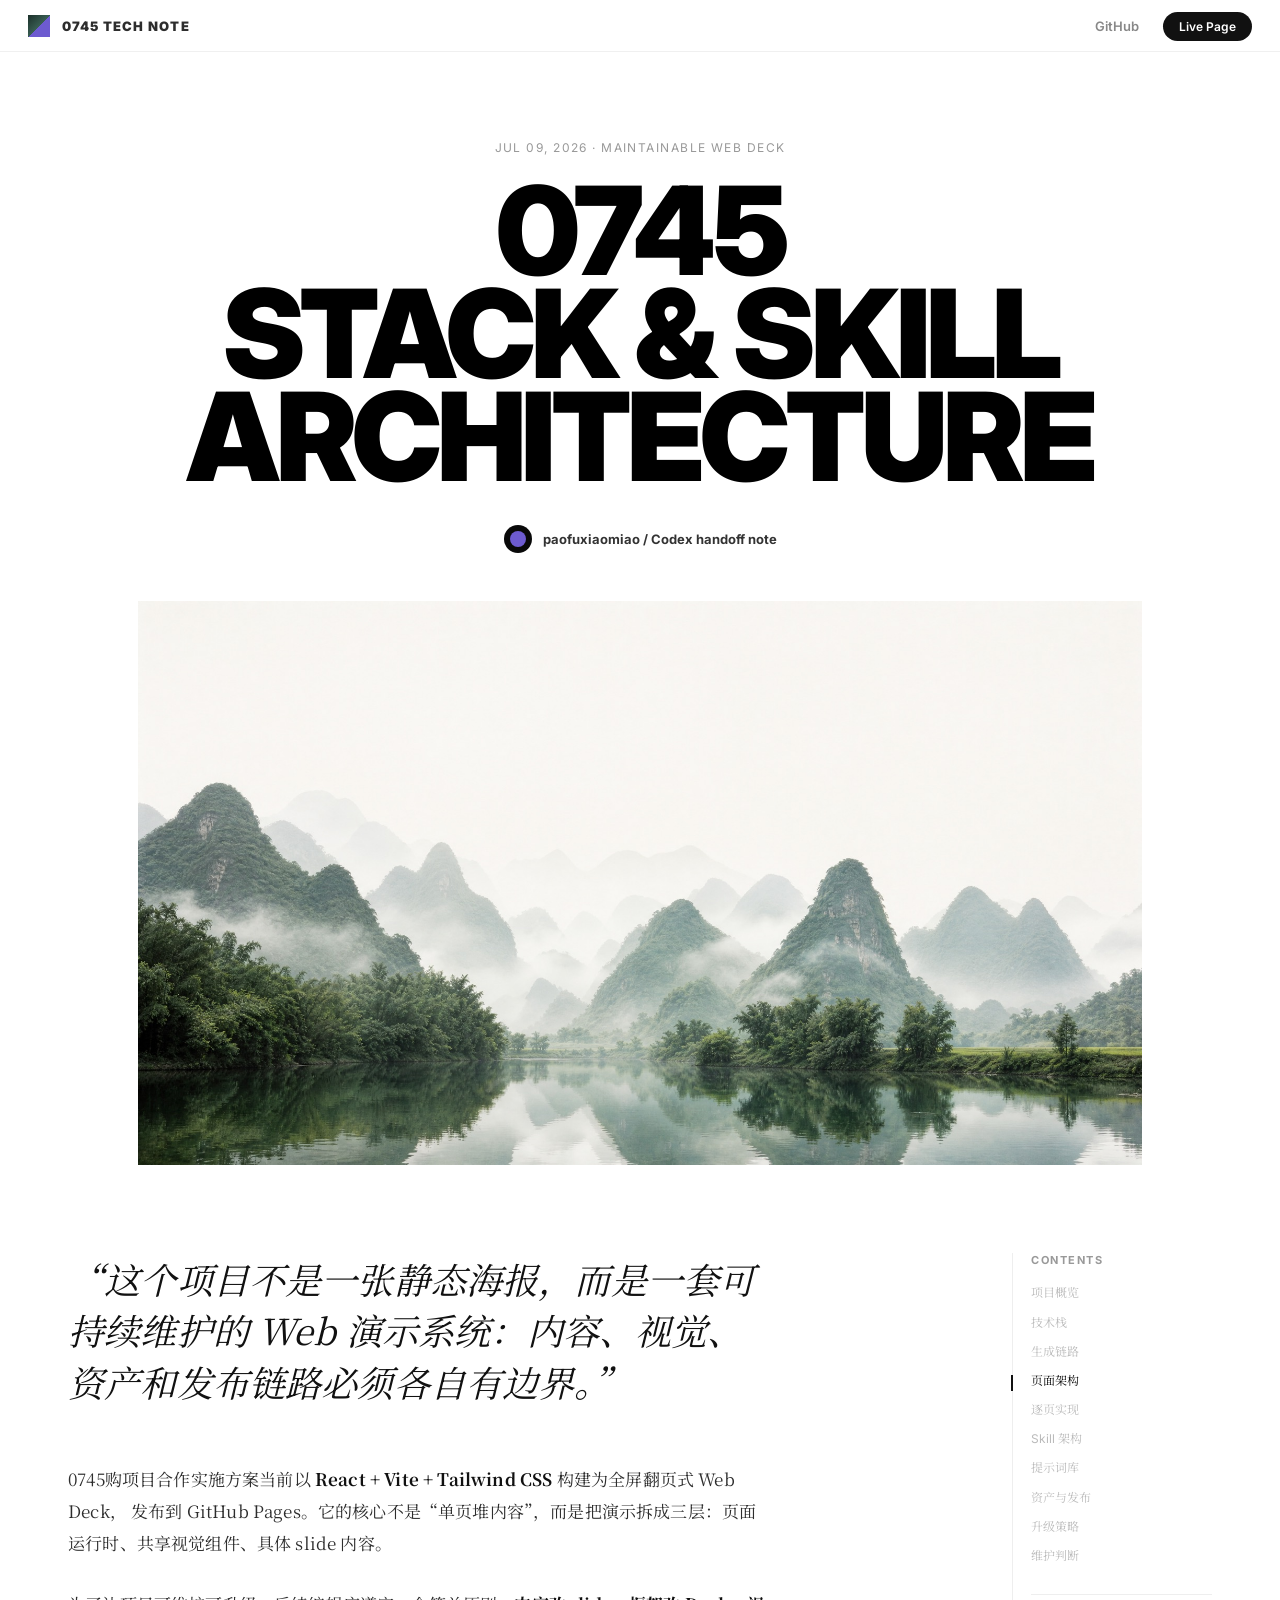
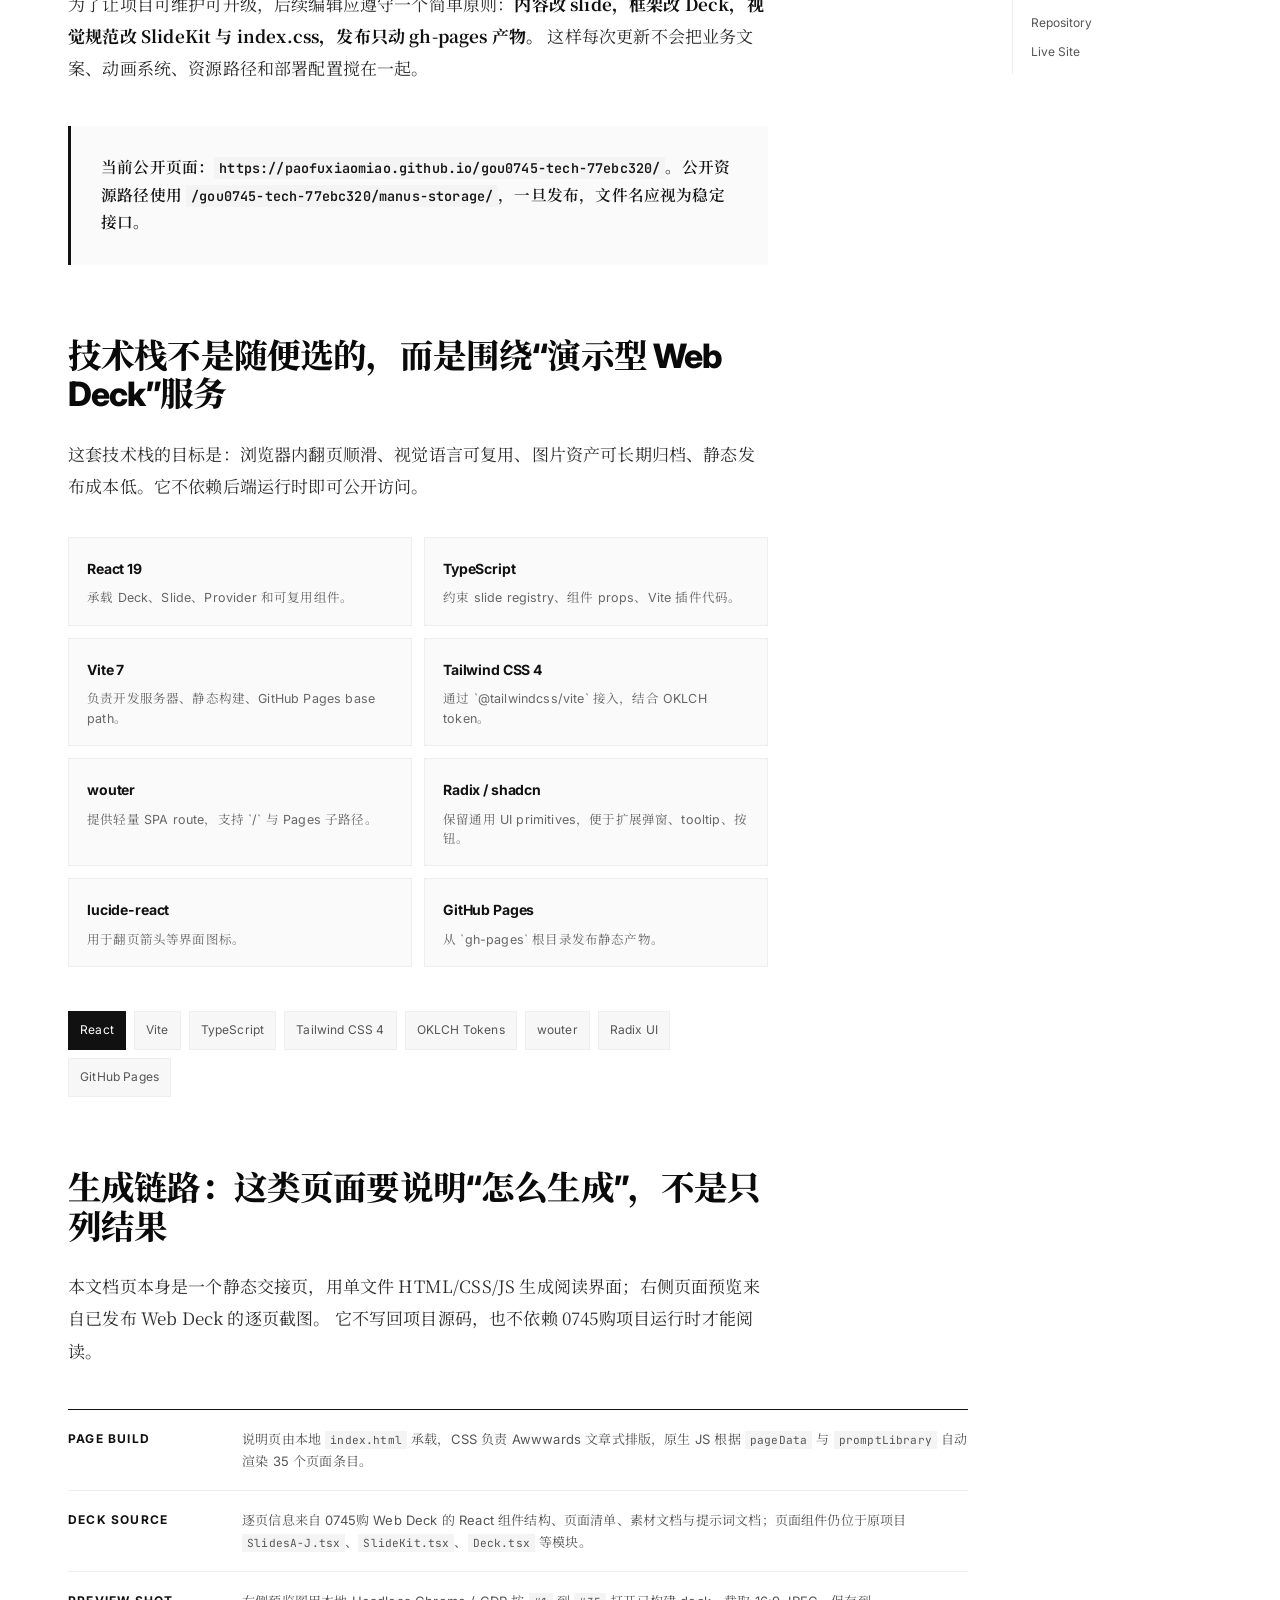
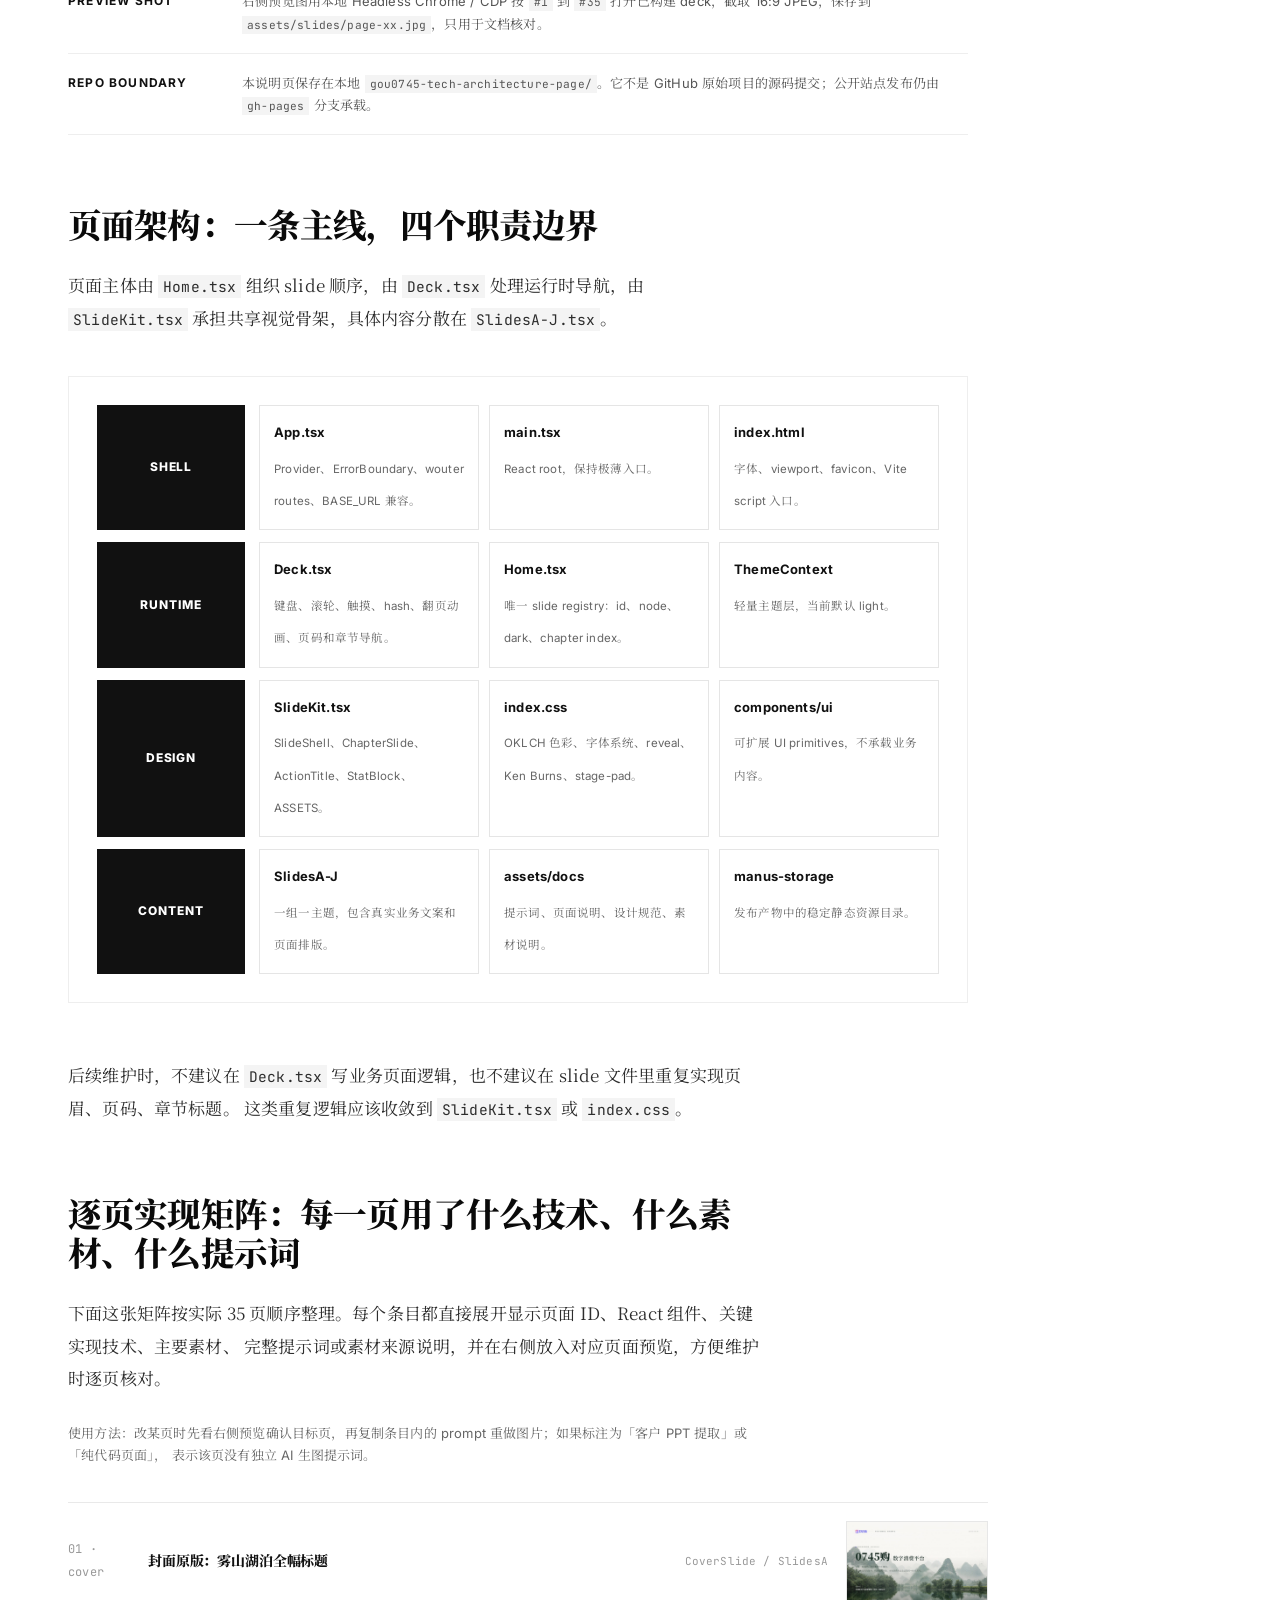
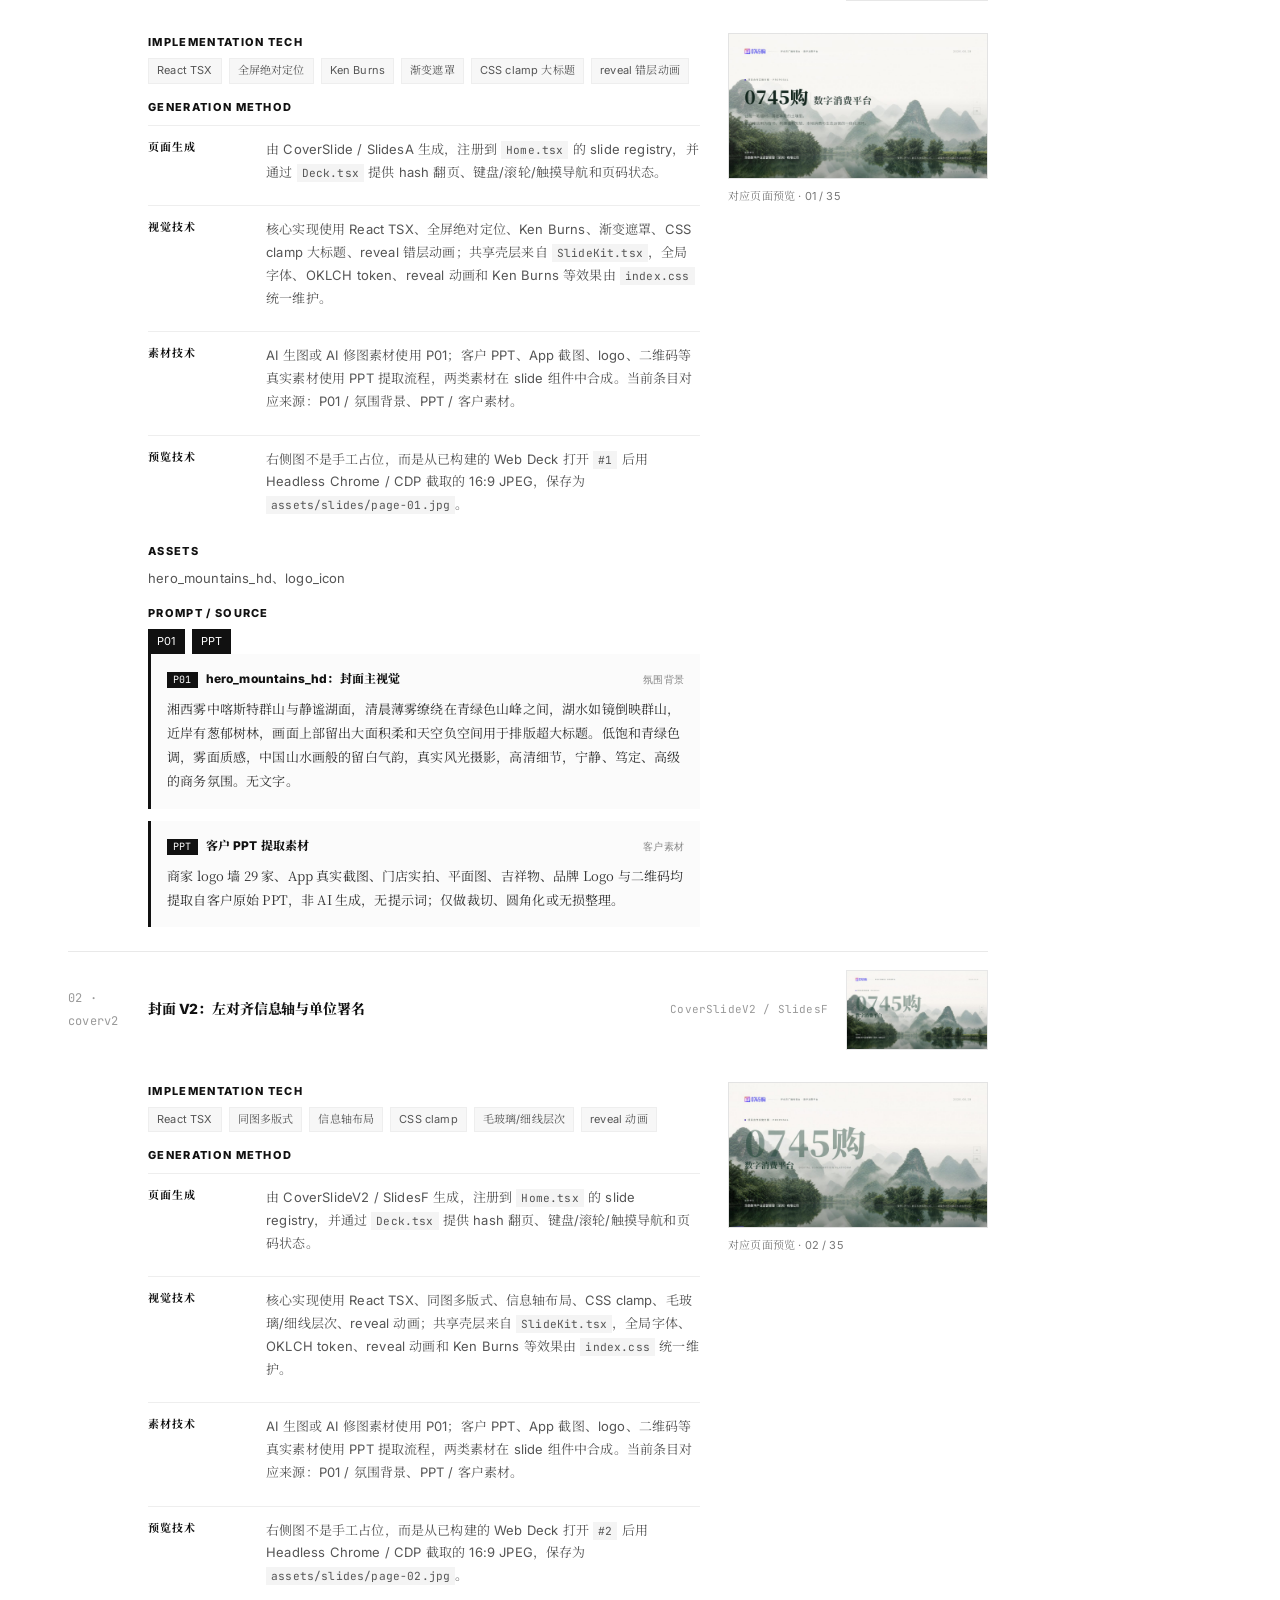
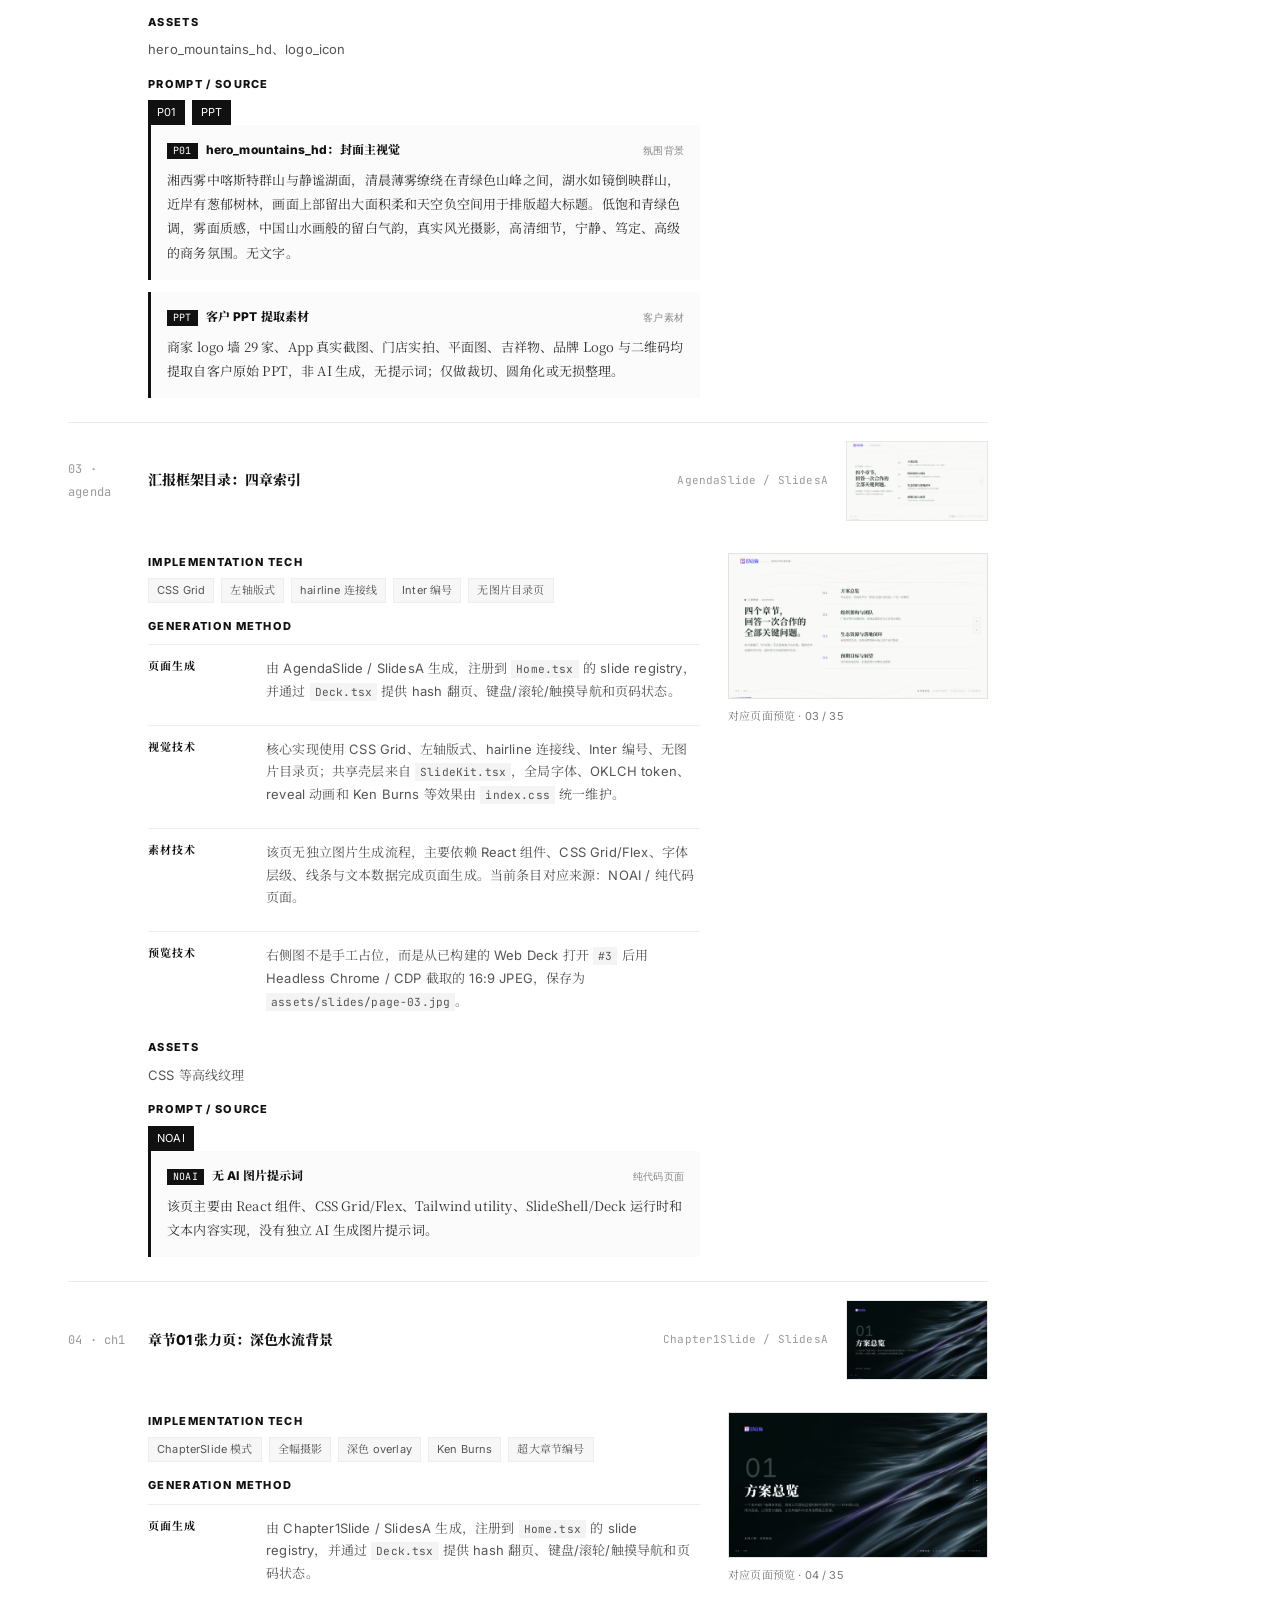
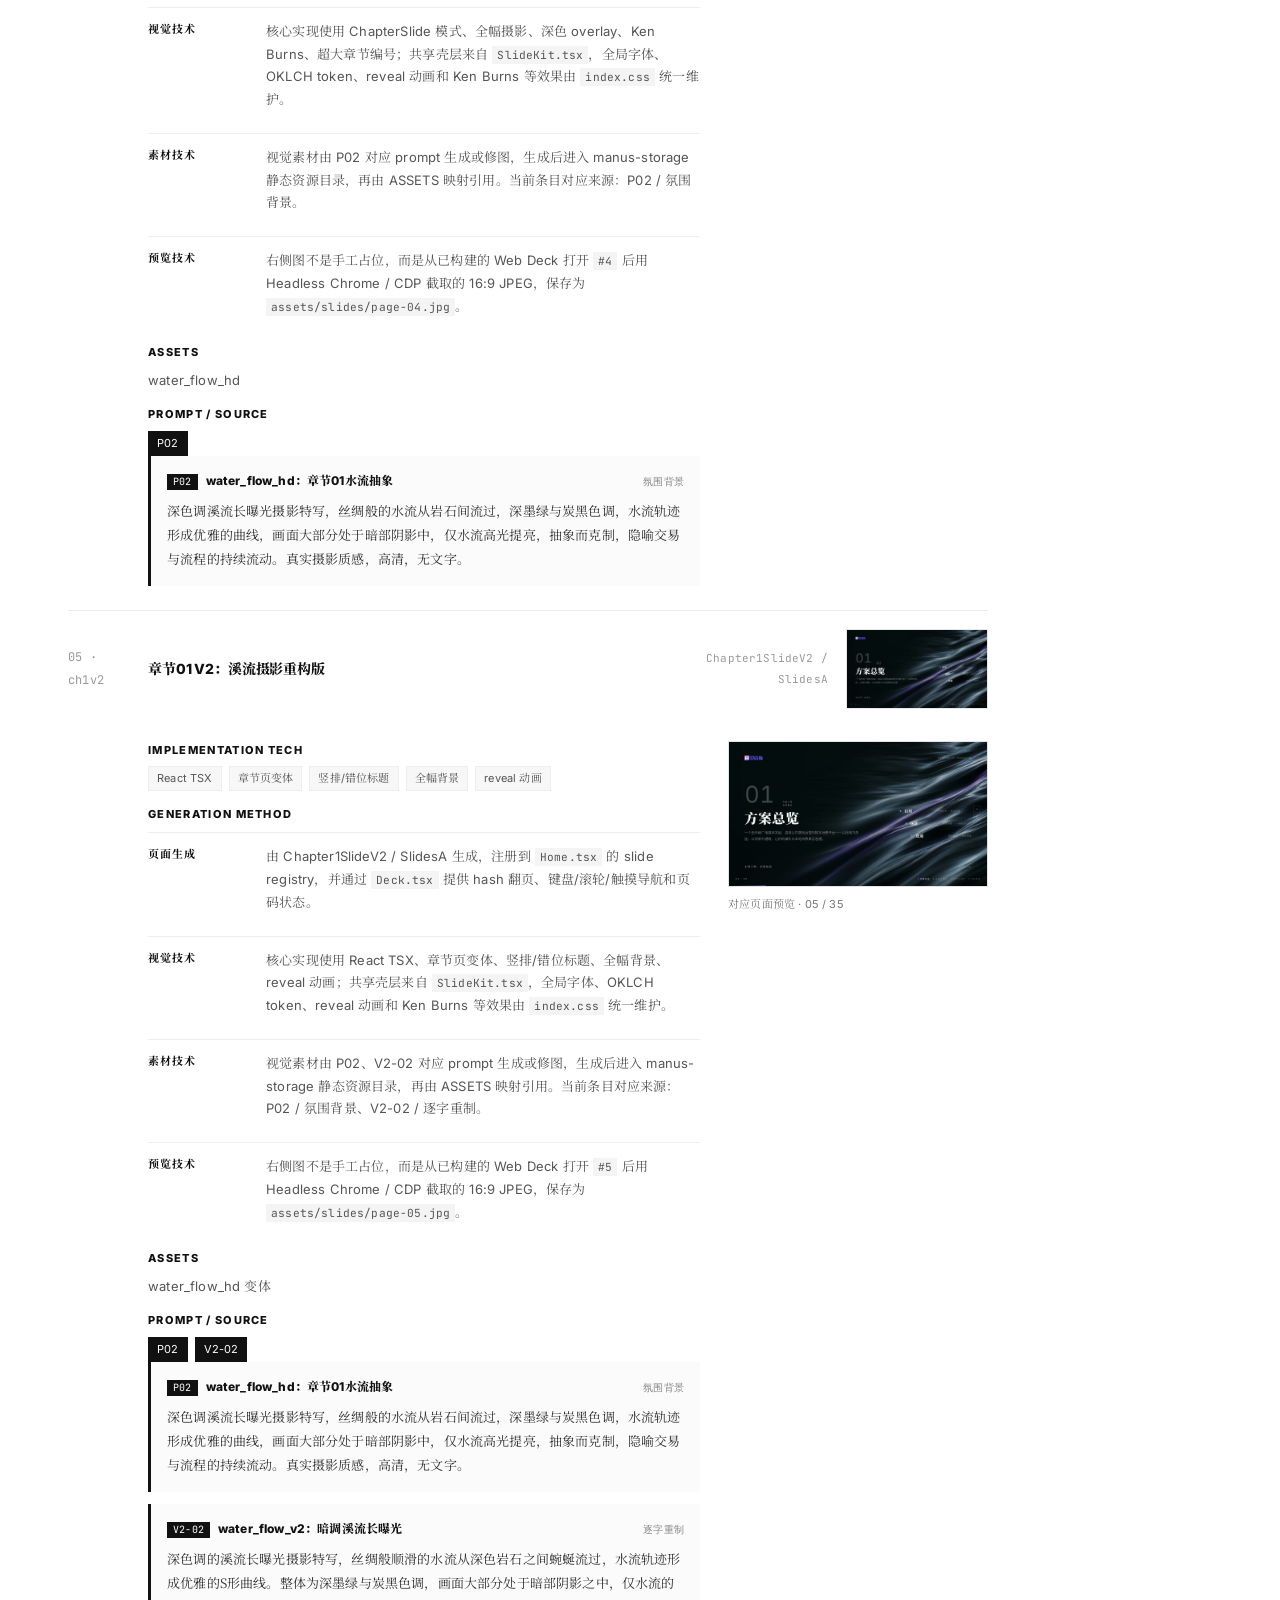
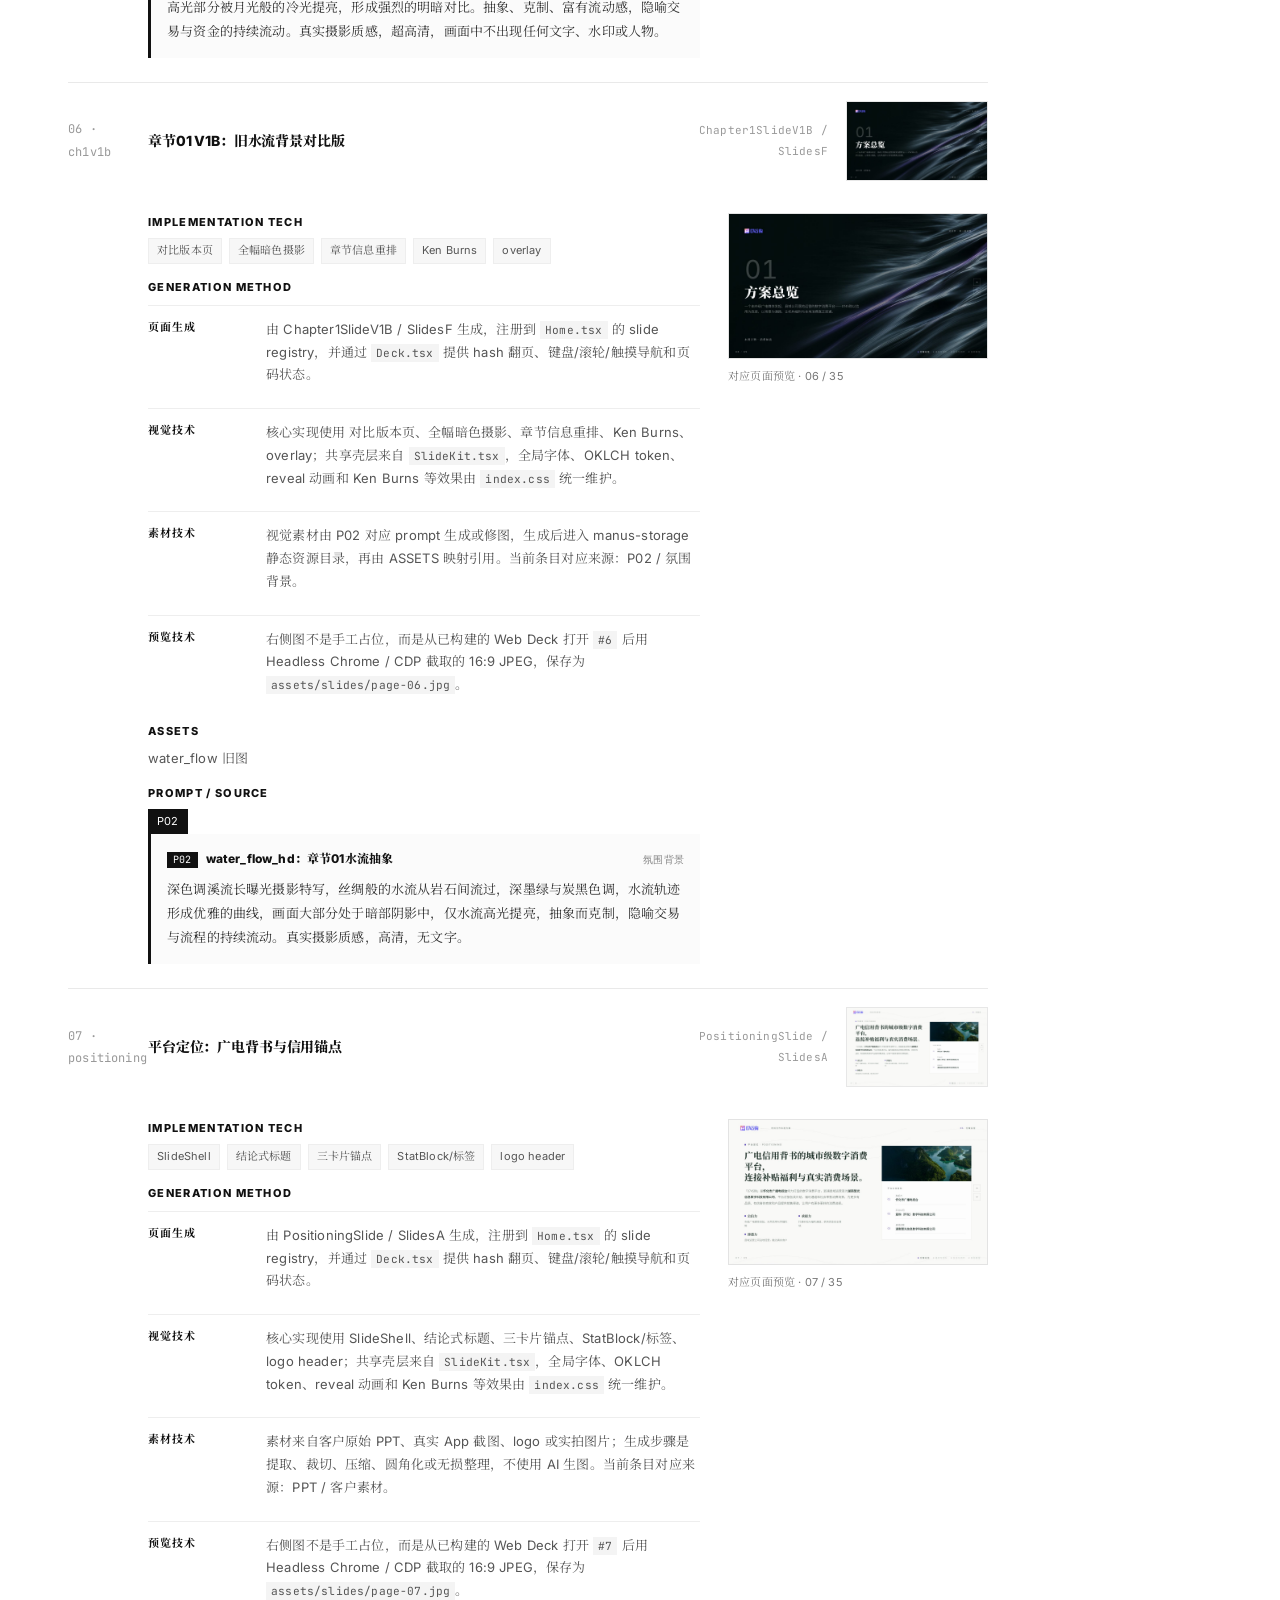
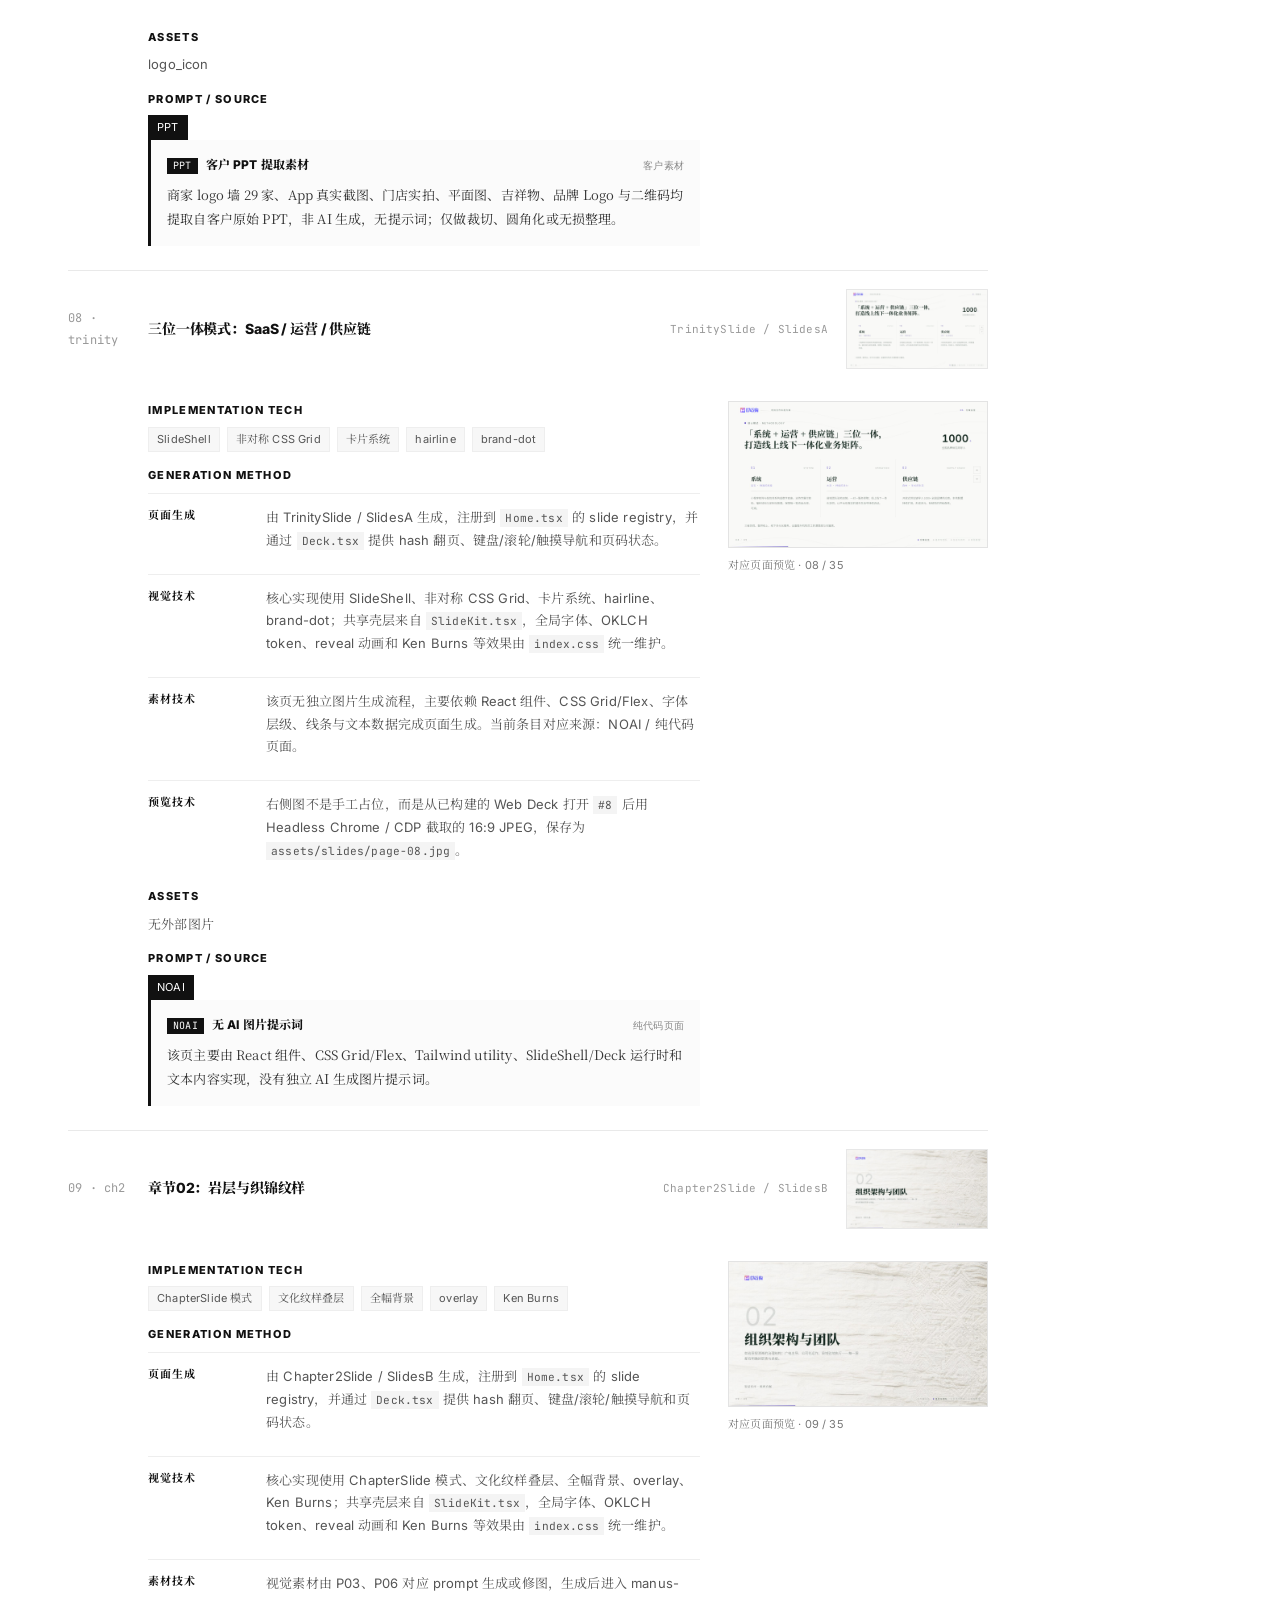
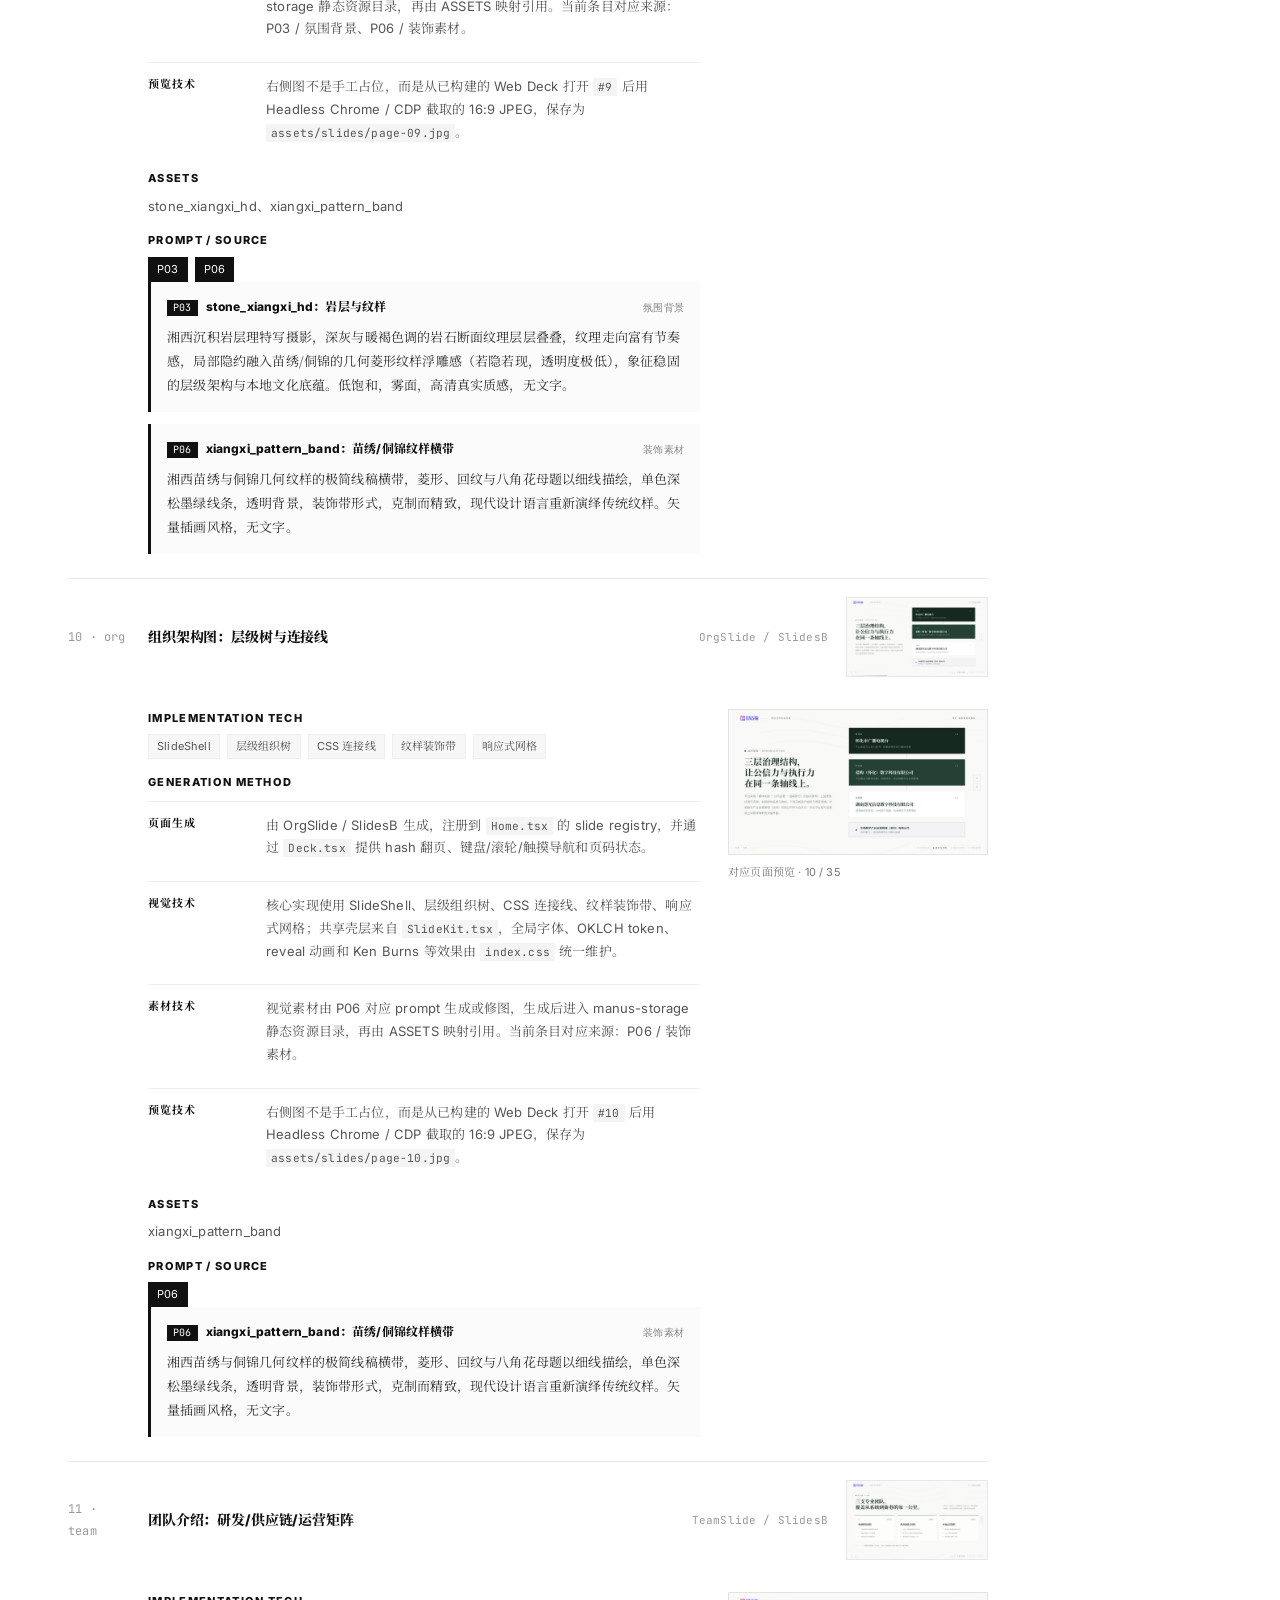
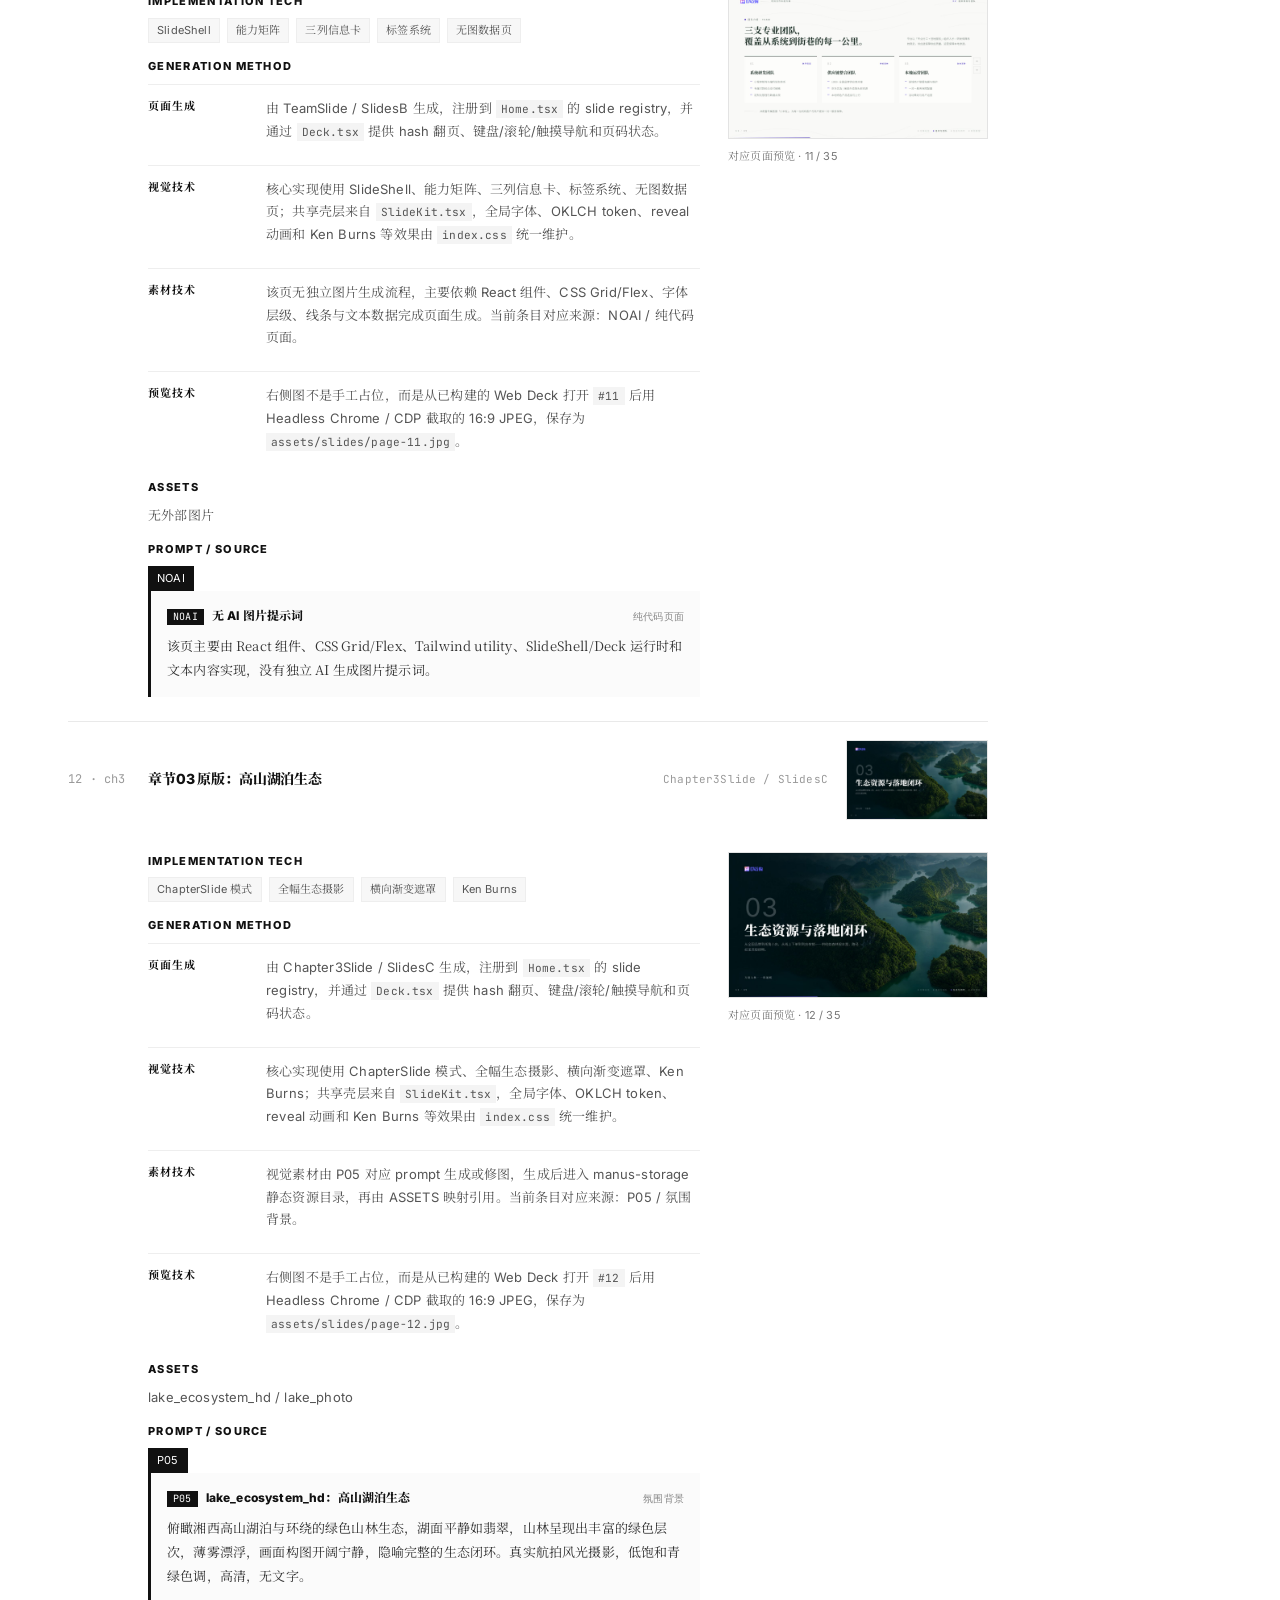
==== commit 15981faf: "Fix tech note Live Page links" ====
--- a/tech-architecture/index.html
+++ b/tech-architecture/index.html
@@ -957,7 +957,7 @@
         </a>
         <nav class="nav-links" aria-label="外部链接">
           <a href="https://github.com/paofuxiaomiao/gou0745-proposal" target="_blank" rel="noreferrer">GitHub</a>
-          <a class="pill-link" href="https://paofuxiaomiao.github.io/gou0745-proposal/" target="_blank" rel="noreferrer">Live Page</a>
+          <a class="pill-link" href="https://paofuxiaomiao.github.io/gou0745-tech-77ebc320/" target="_blank" rel="noreferrer">Live Page</a>
         </nav>
       </div>
     </header>
@@ -993,8 +993,8 @@
             </p>
 
             <div class="callout">
-              当前公开页面：<code>https://paofuxiaomiao.github.io/gou0745-proposal/</code>。公开资源路径使用
-              <code>/gou0745-proposal/manus-storage/</code>，一旦发布，文件名应视为稳定接口。
+              当前公开页面：<code>https://paofuxiaomiao.github.io/gou0745-tech-77ebc320/</code>。公开资源路径使用
+              <code>/gou0745-tech-77ebc320/manus-storage/</code>，一旦发布，文件名应视为稳定接口。
             </div>
           </section>
 
@@ -1175,7 +1175,7 @@
             <p>
               源仓库存档在 <code>assets/</code>，运行时页面引用的是 <code>/manus-storage/&lt;文件名&gt;</code>。
               GitHub Pages 是项目子路径，所以构建后必须把资源路径重写为
-              <code>/gou0745-proposal/manus-storage/</code>。
+              <code>/gou0745-tech-77ebc320/manus-storage/</code>。
             </p>
 
             <figure class="breakout">
@@ -1190,7 +1190,7 @@
               <li><strong>源素材：</strong>存放在 <code>assets/images/generated</code>、<code>retouched</code>、<code>extracted_from_ppt</code>。</li>
               <li><strong>运行引用：</strong>源码中使用 <code>/manus-storage/xxx_hash.png</code>。</li>
               <li><strong>静态产物：</strong>构建后复制到 <code>dist/public/manus-storage/</code>。</li>
-              <li><strong>公开访问：</strong>GitHub Pages 上变为 <code>/gou0745-proposal/manus-storage/xxx_hash.png</code>。</li>
+              <li><strong>公开访问：</strong>GitHub Pages 上变为 <code>/gou0745-tech-77ebc320/manus-storage/xxx_hash.png</code>。</li>
             </ol>
 
             <figure class="breakout">
@@ -1217,11 +1217,11 @@
             <h3>发布前检查</h3>
             <pre><code>npx -y pnpm@10.4.1 install --frozen-lockfile
 npx -y pnpm@10.4.1 exec tsc --noEmit
-npx -y pnpm@10.4.1 exec vite build --base=/gou0745-proposal/
+npx -y pnpm@10.4.1 exec vite build --base=/gou0745-tech-77ebc320/
 test -f dist/public/.nojekyll
 test -f dist/public/404.html
 find dist/public/manus-storage -type f -size -2k -print
-curl -L -I https://paofuxiaomiao.github.io/gou0745-proposal/</code></pre>
+curl -L -I https://paofuxiaomiao.github.io/gou0745-tech-77ebc320/</code></pre>
 
             <div class="callout">
               若使用全局 pnpm v11+，可能会忽略当前 <code>package.json</code> 中旧式 <code>pnpm.overrides</code> 配置，
@@ -1264,7 +1264,7 @@
           <a href="#maintenance">维护判断</a>
           <div class="toc-links">
             <a href="https://github.com/paofuxiaomiao/gou0745-proposal" target="_blank" rel="noreferrer">Repository</a>
-            <a href="https://paofuxiaomiao.github.io/gou0745-proposal/" target="_blank" rel="noreferrer">Live Site</a>
+            <a href="https://paofuxiaomiao.github.io/gou0745-tech-77ebc320/" target="_blank" rel="noreferrer">Live Site</a>
           </div>
         </aside>
       </div>
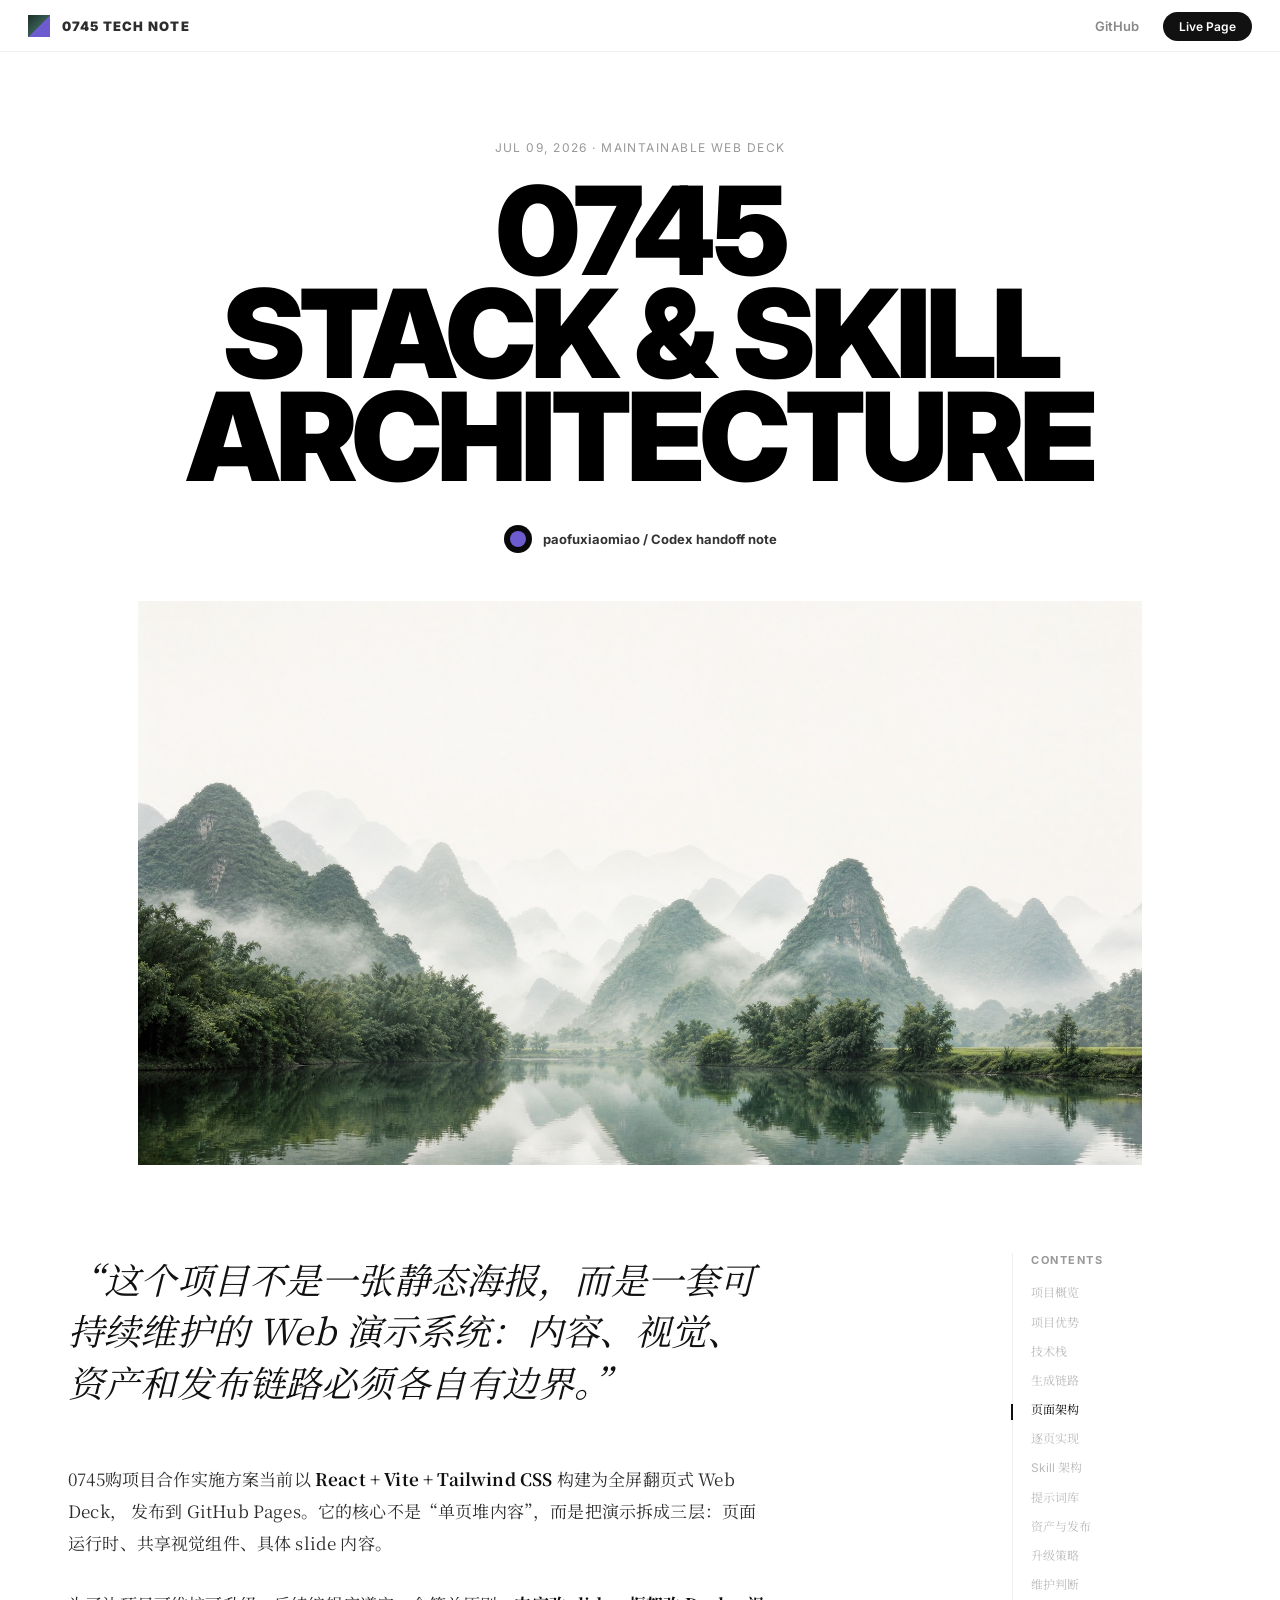
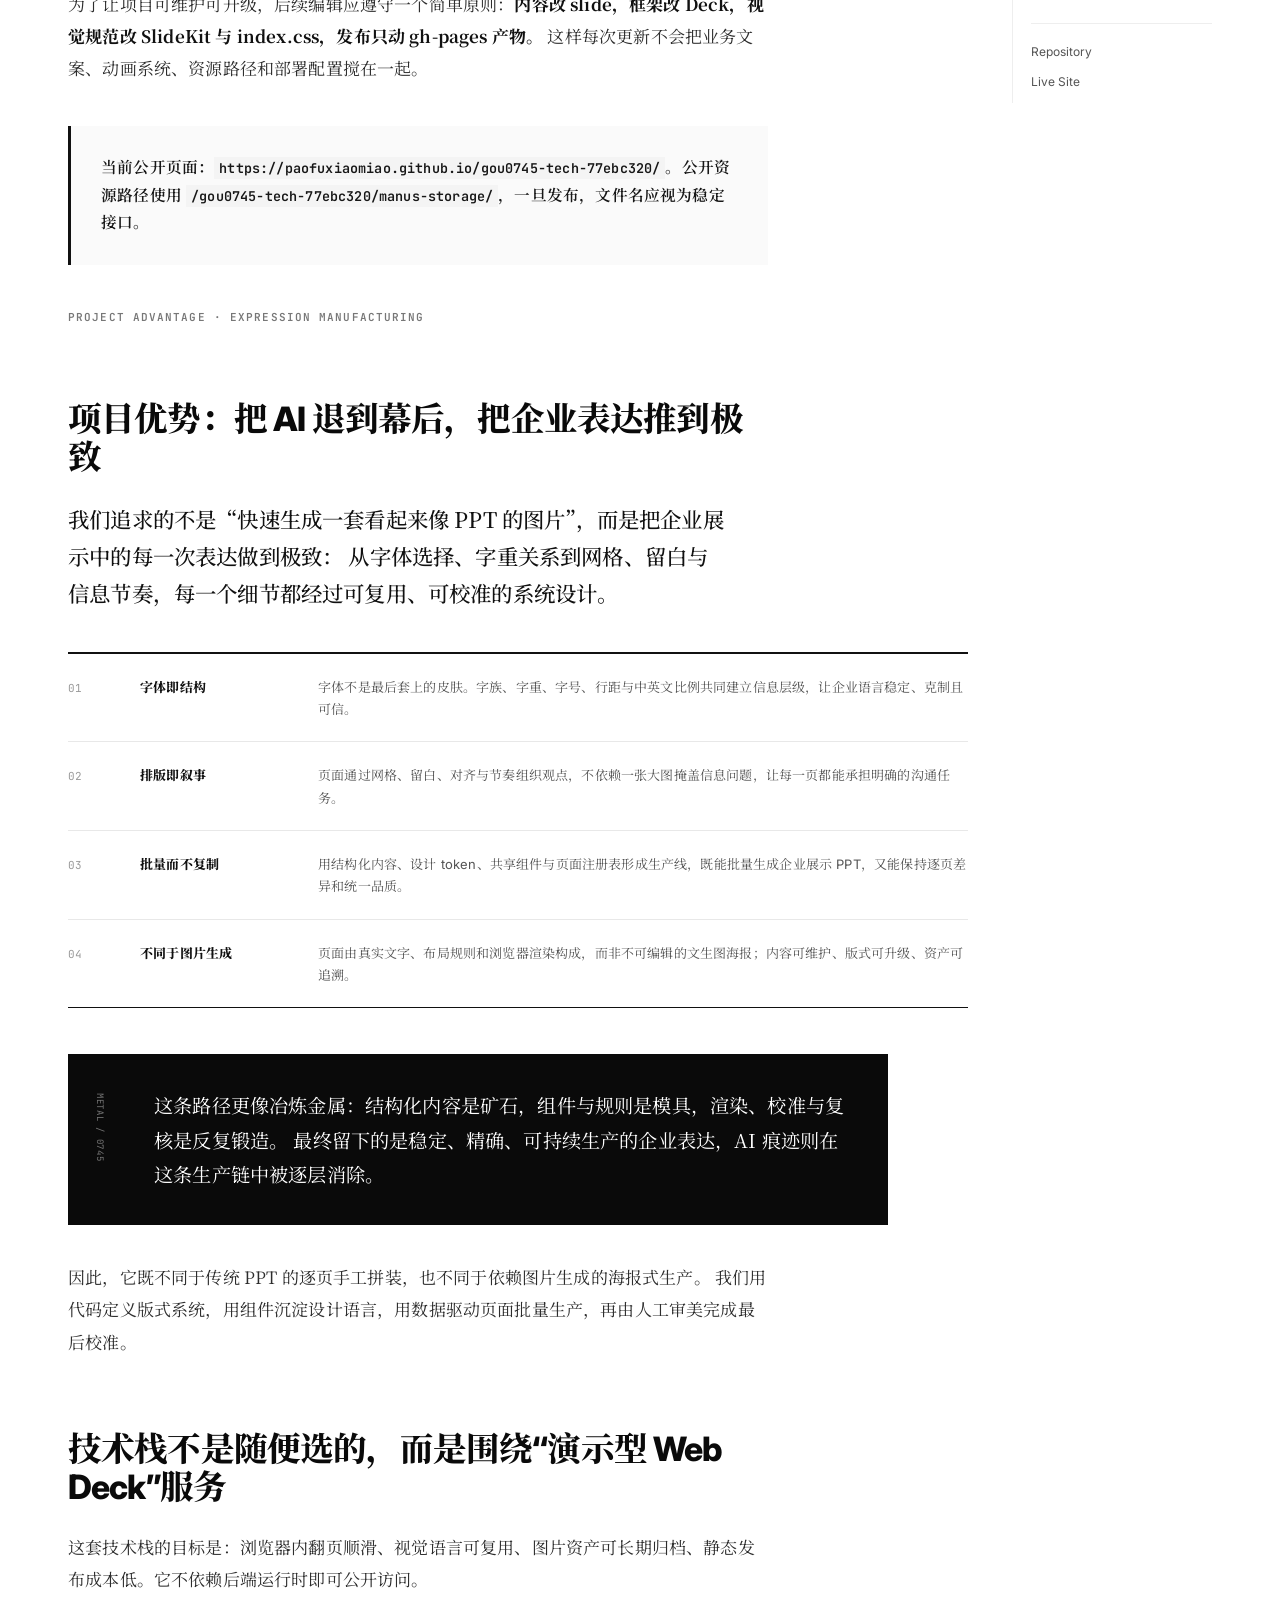
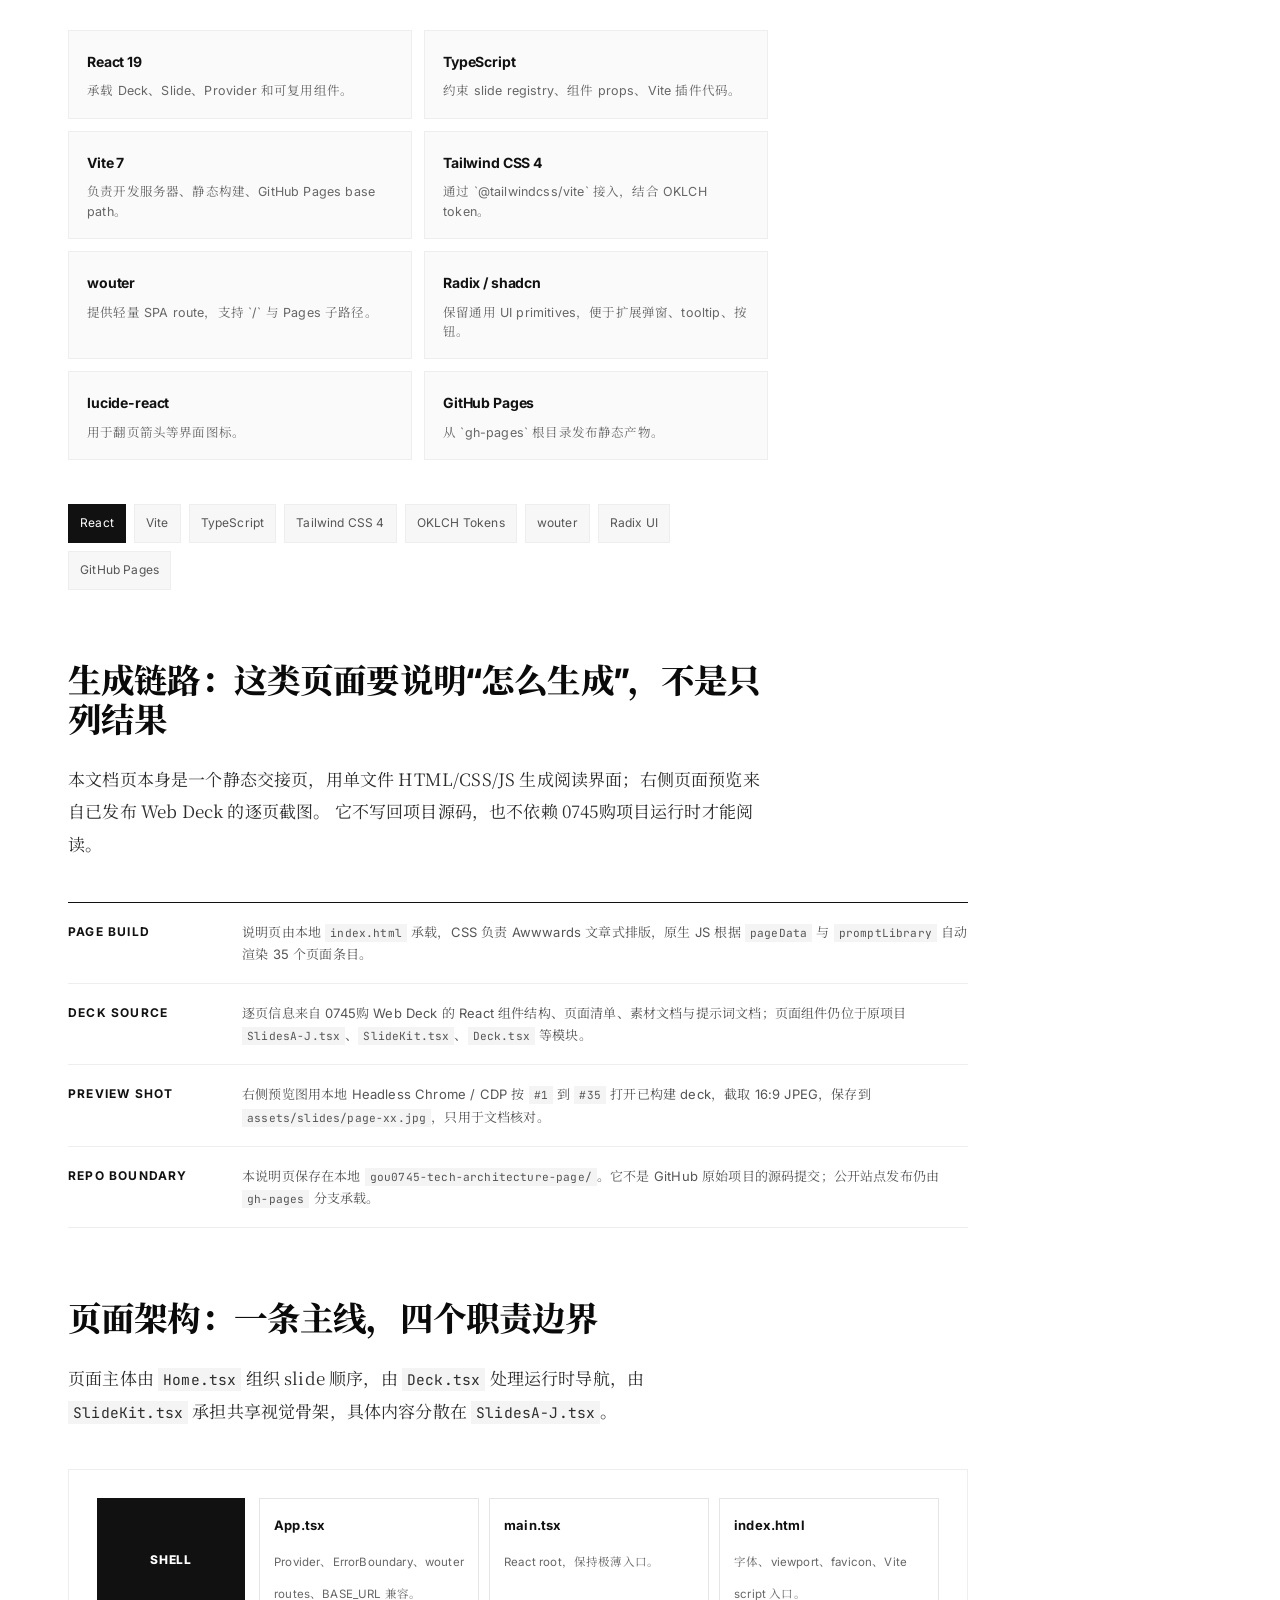
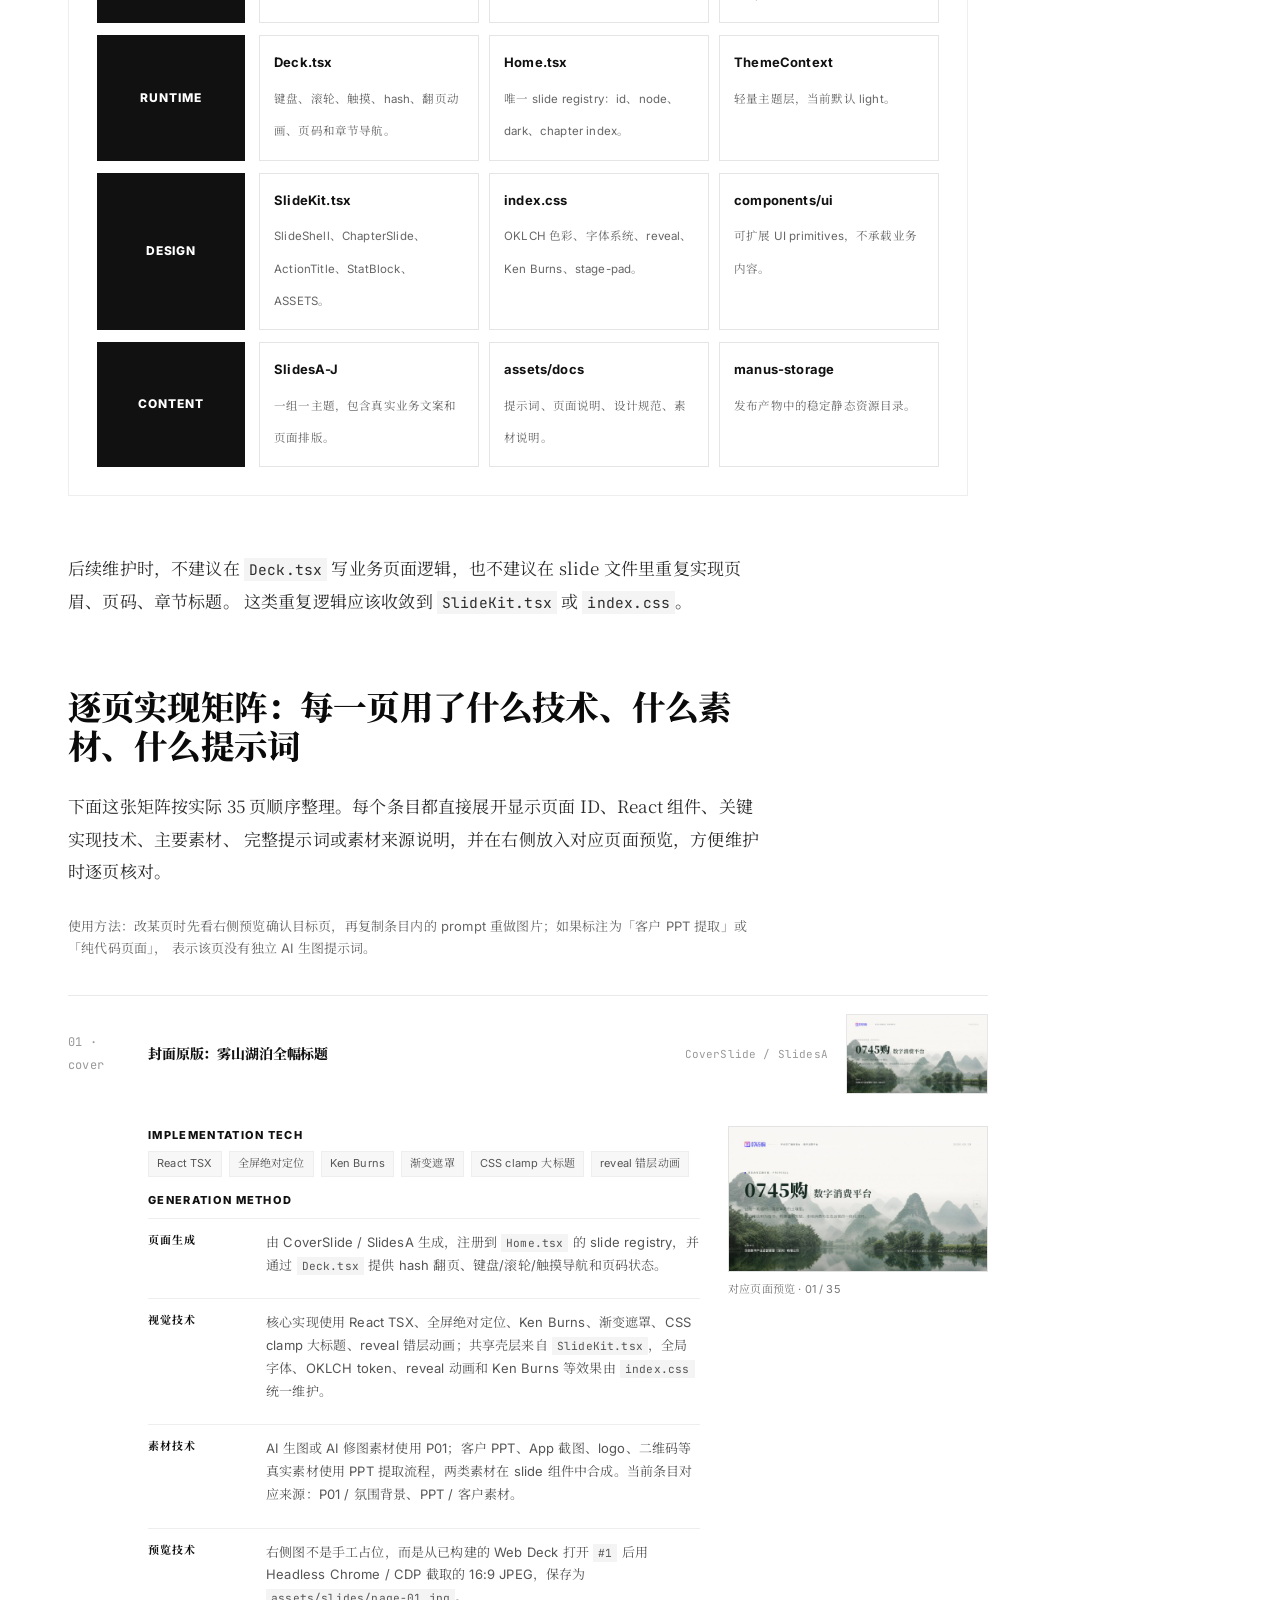
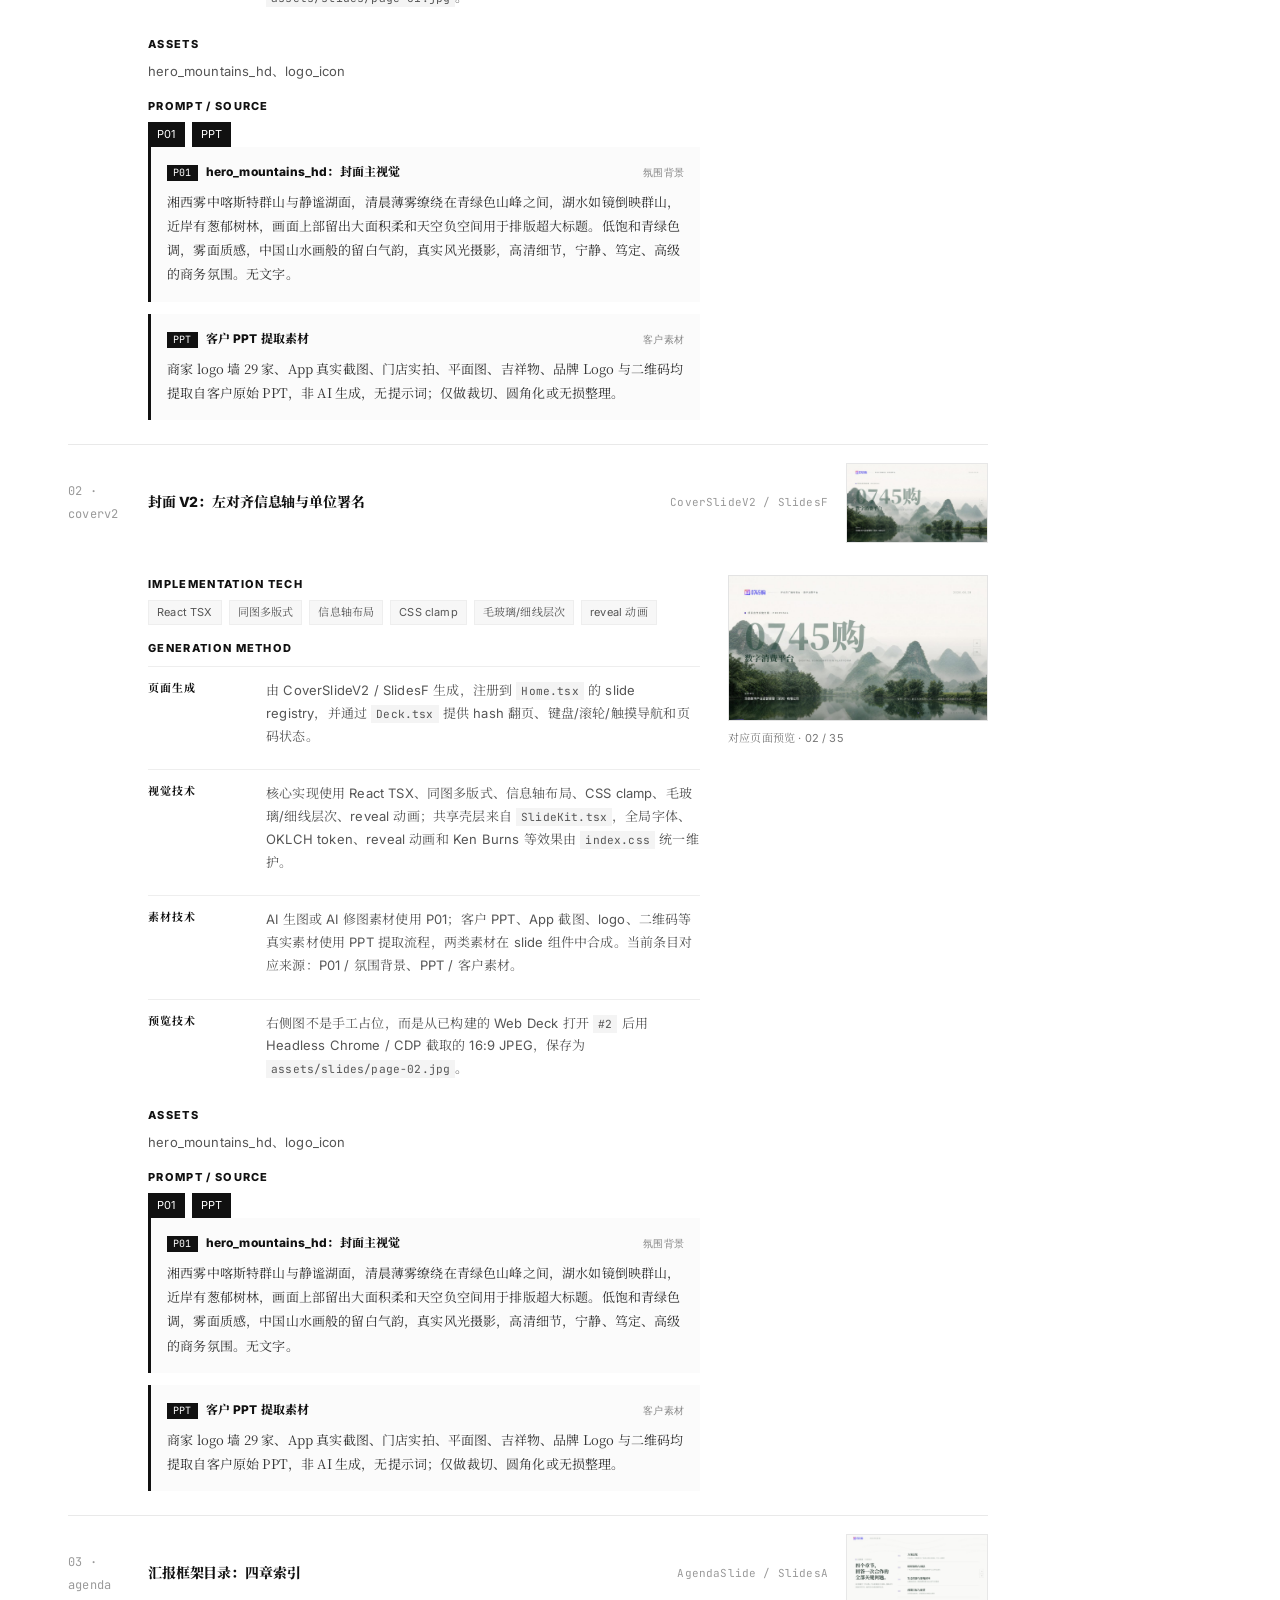
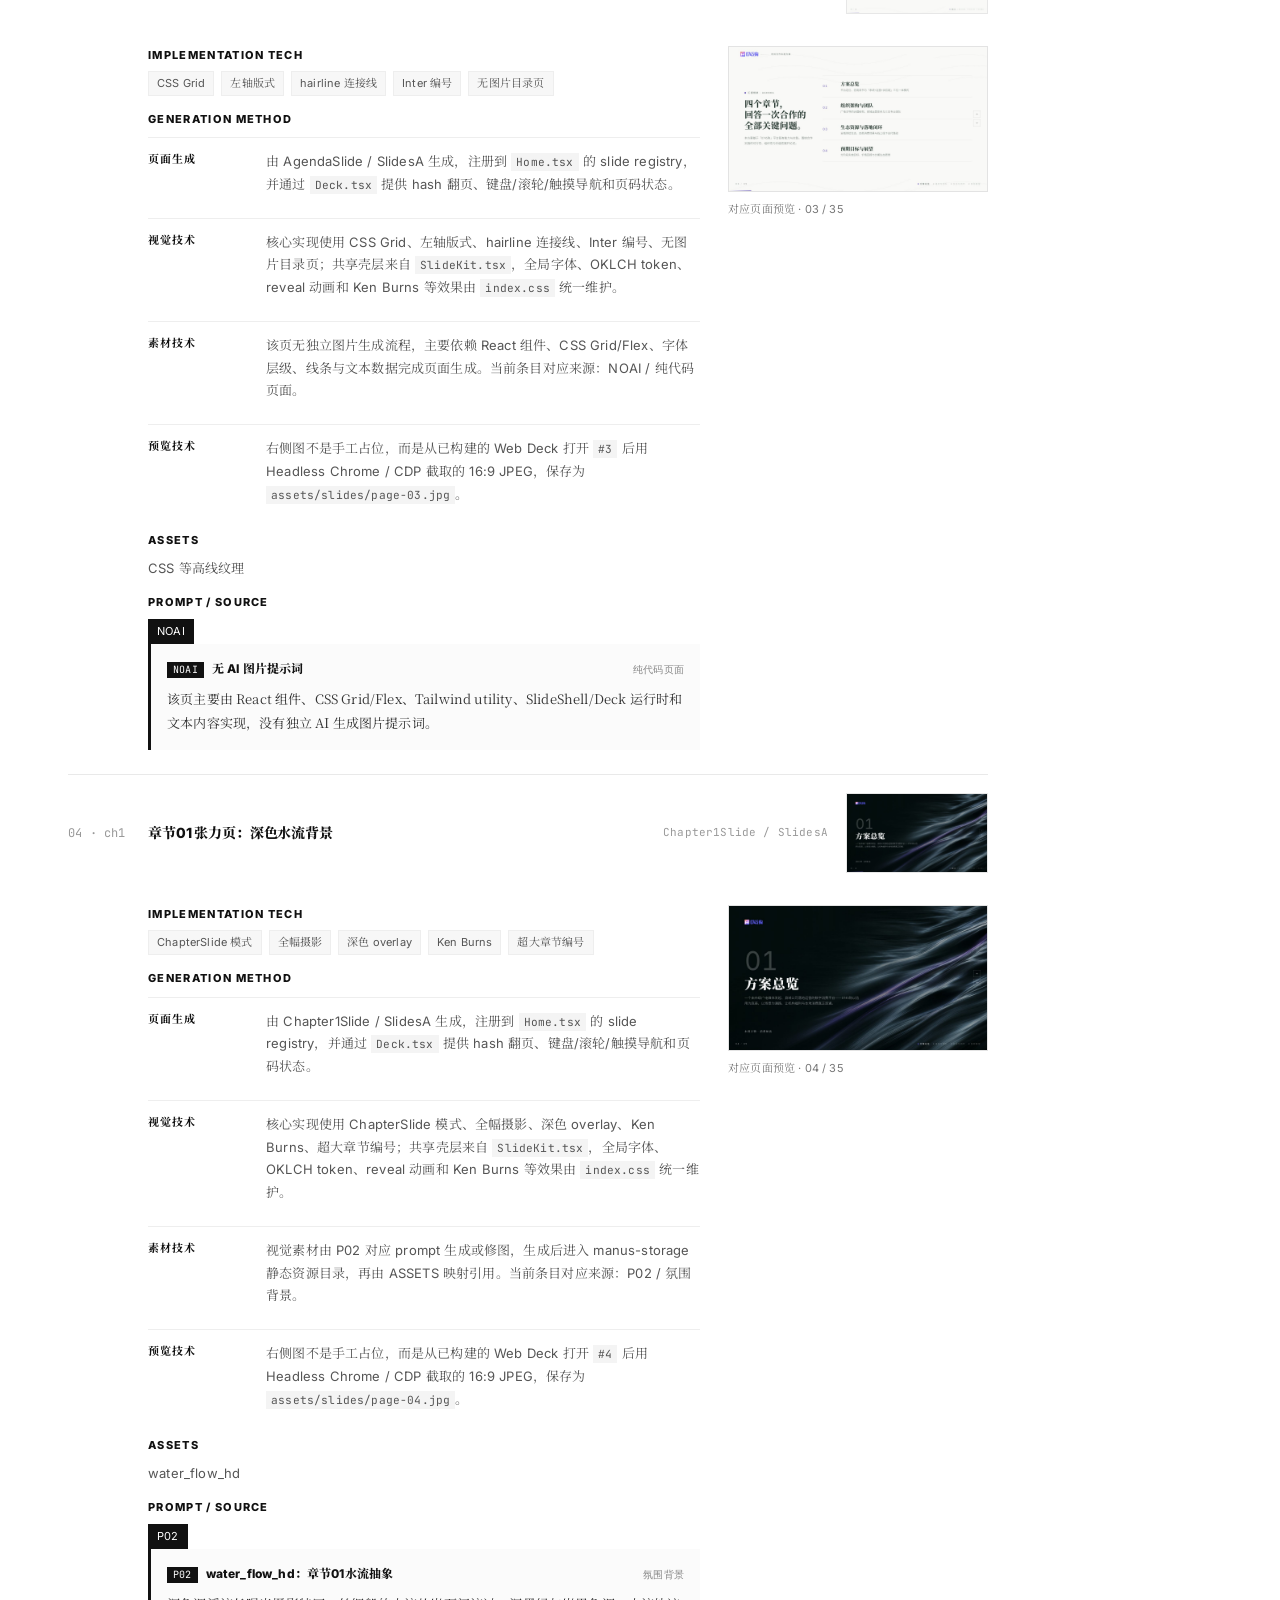
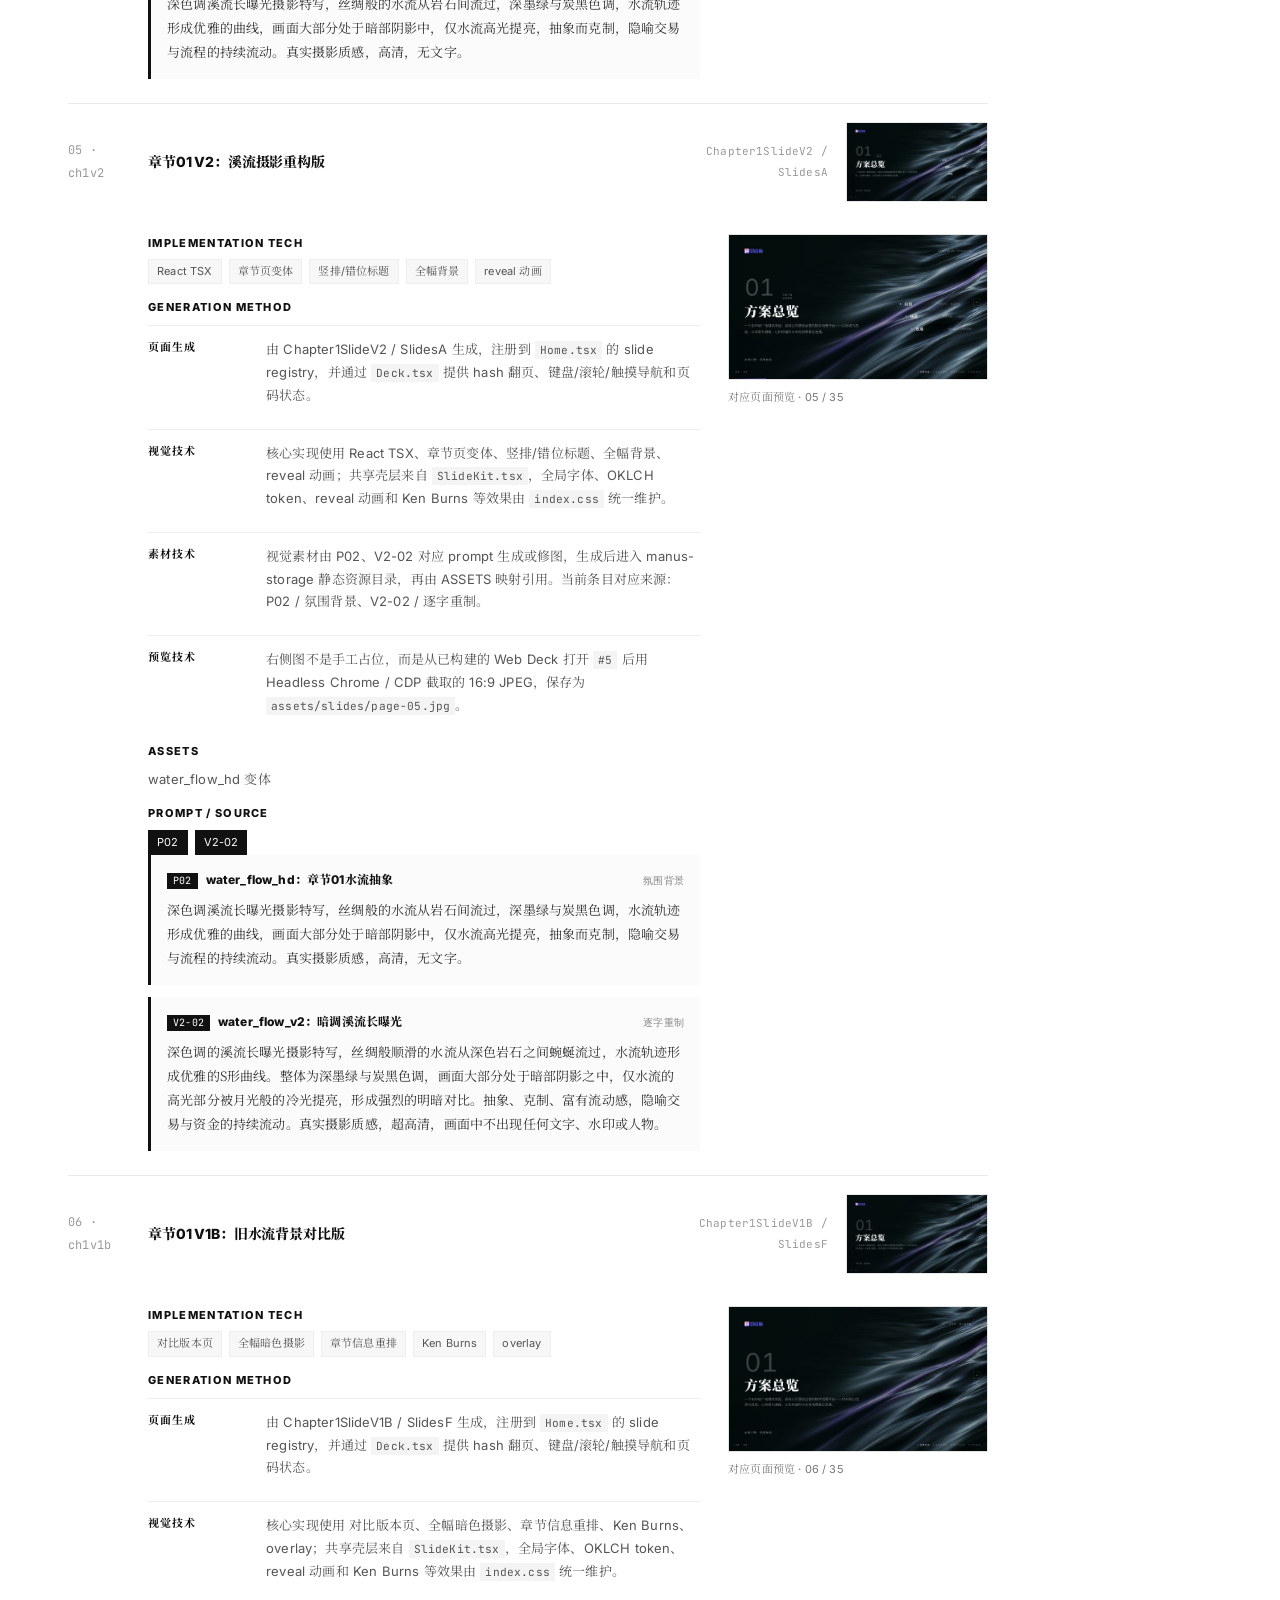
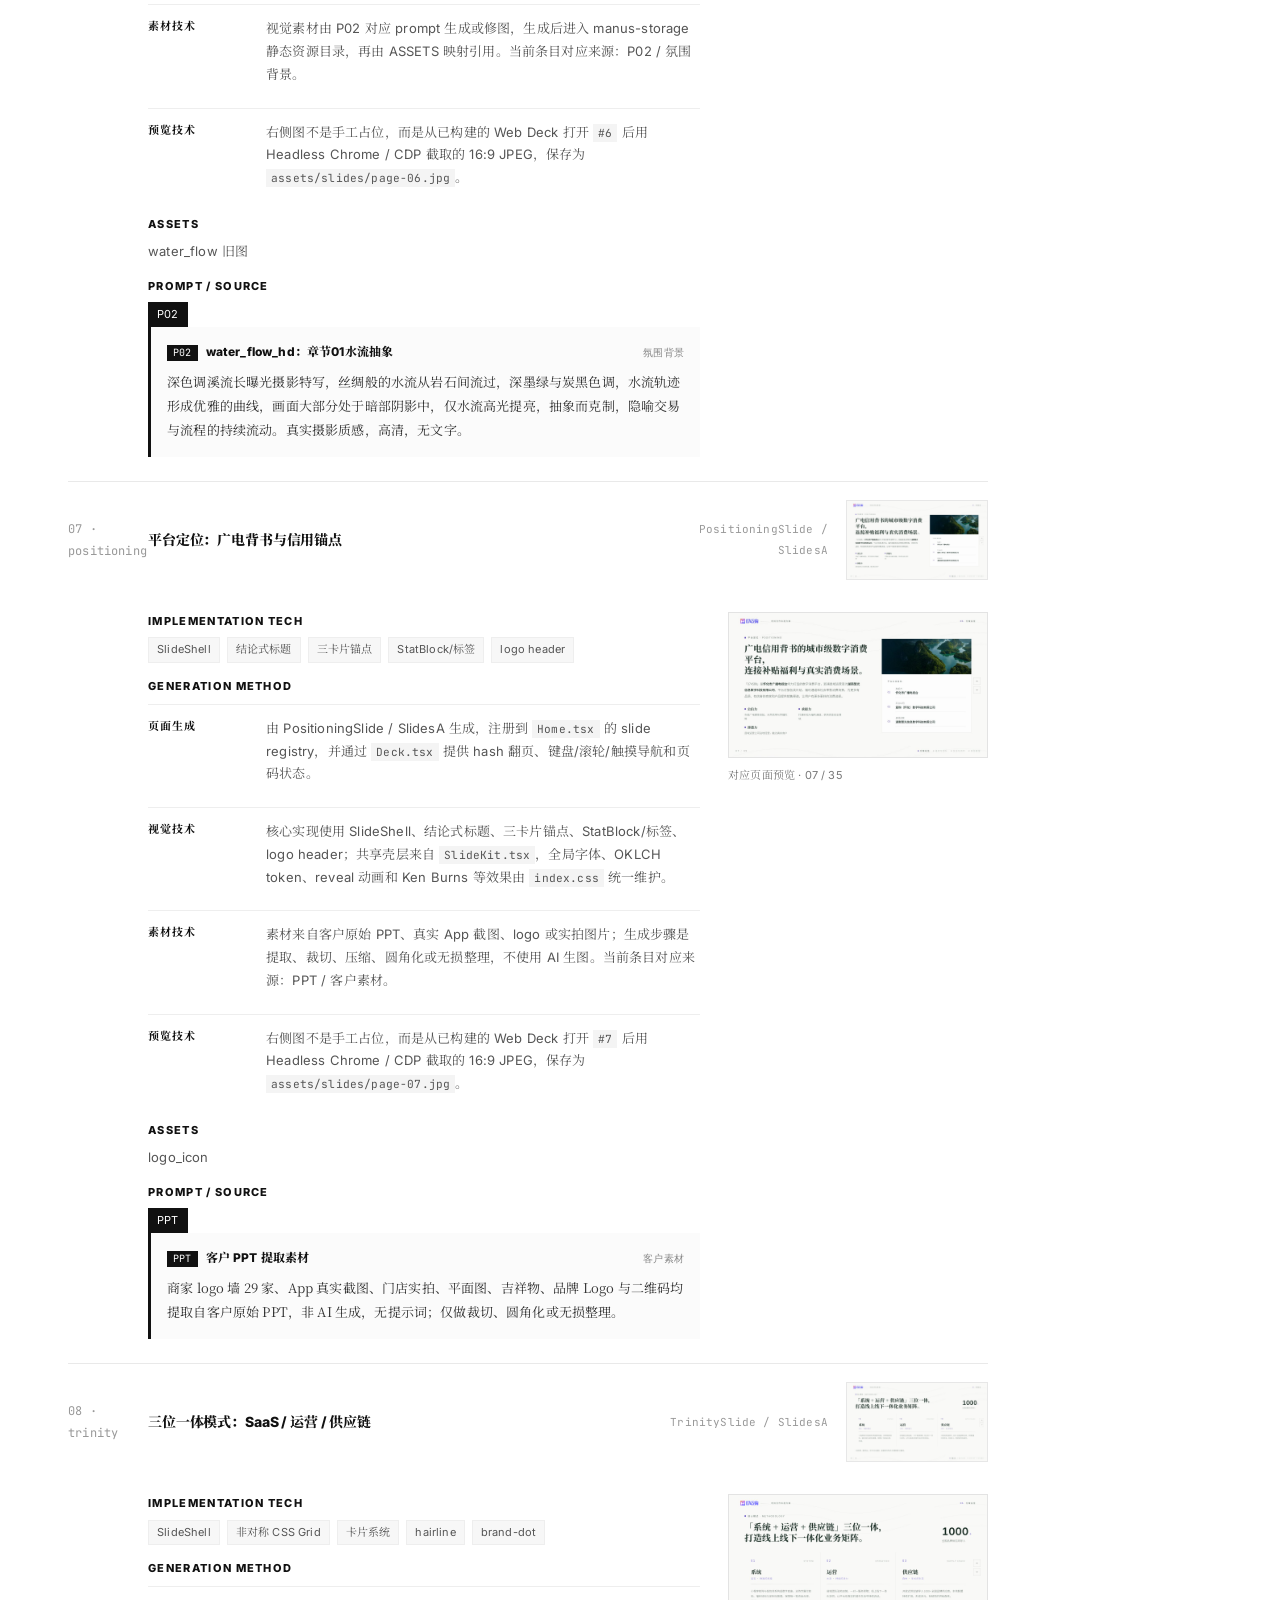
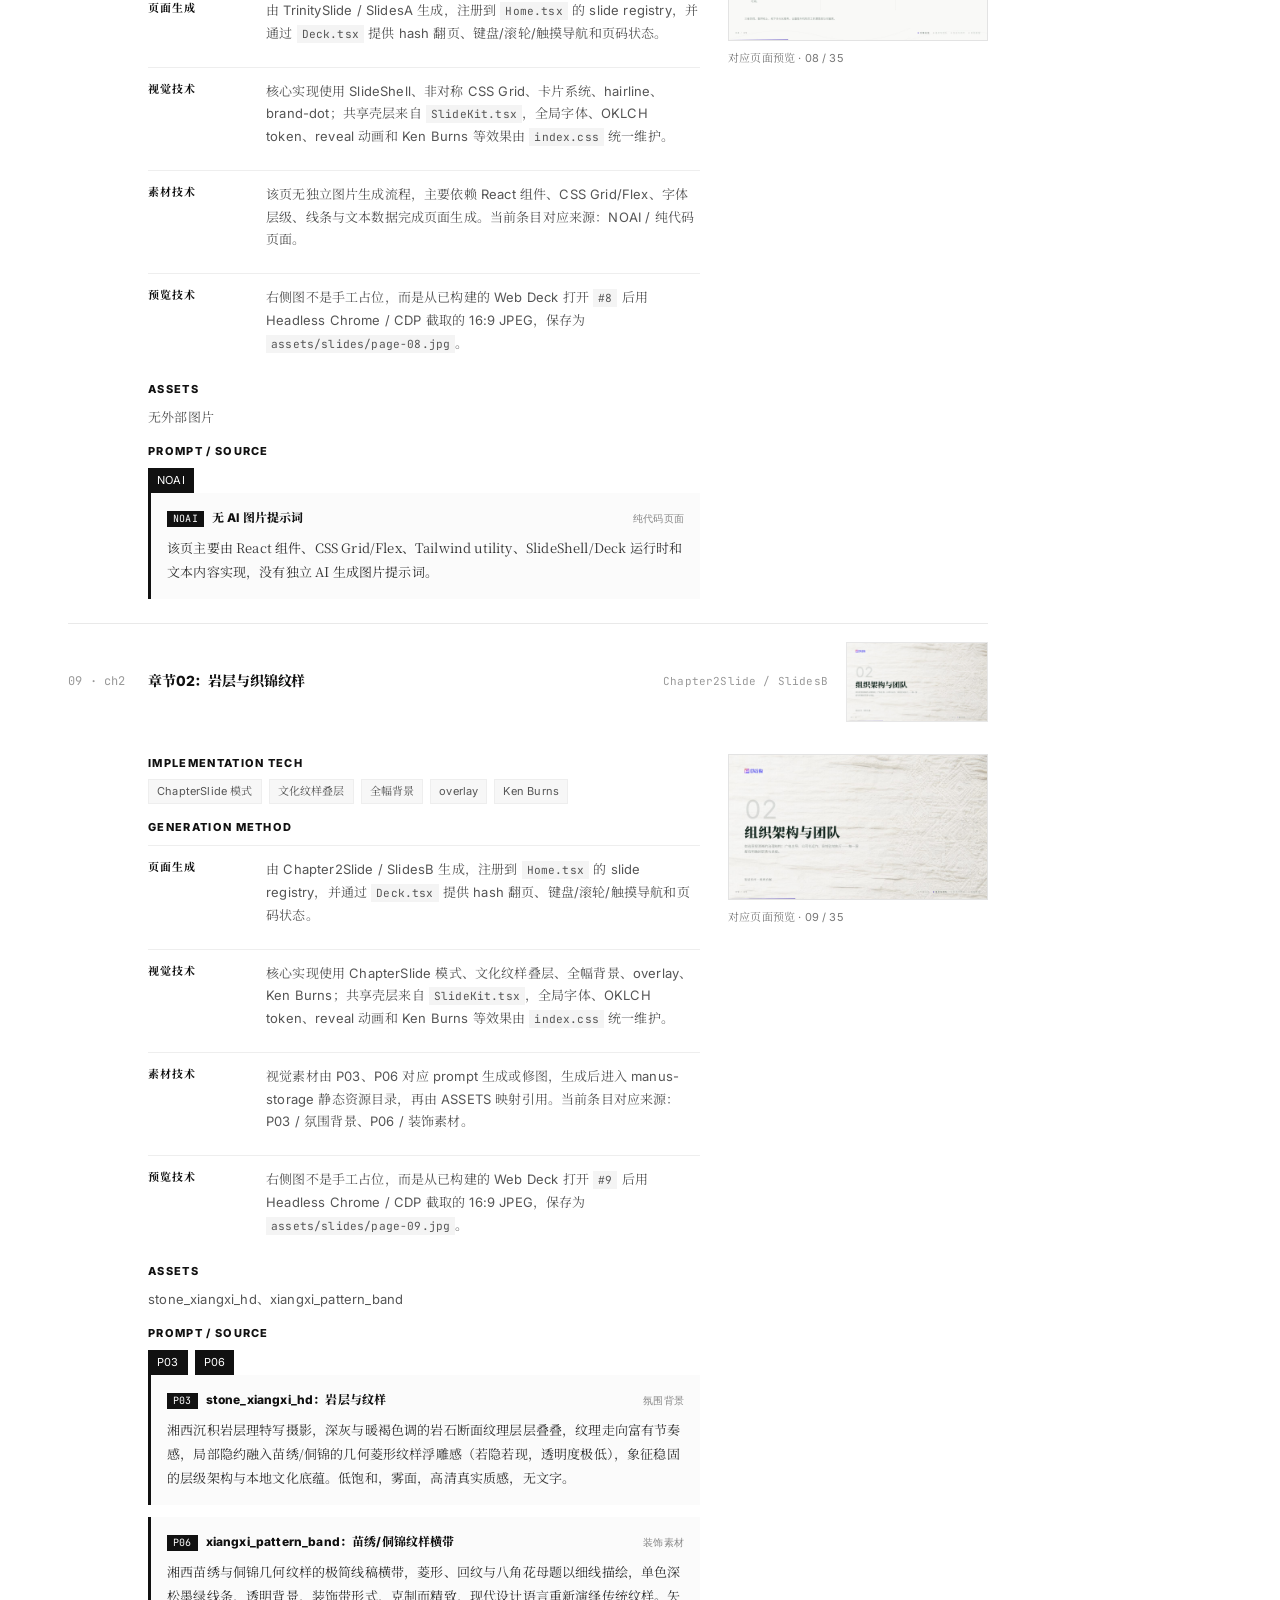
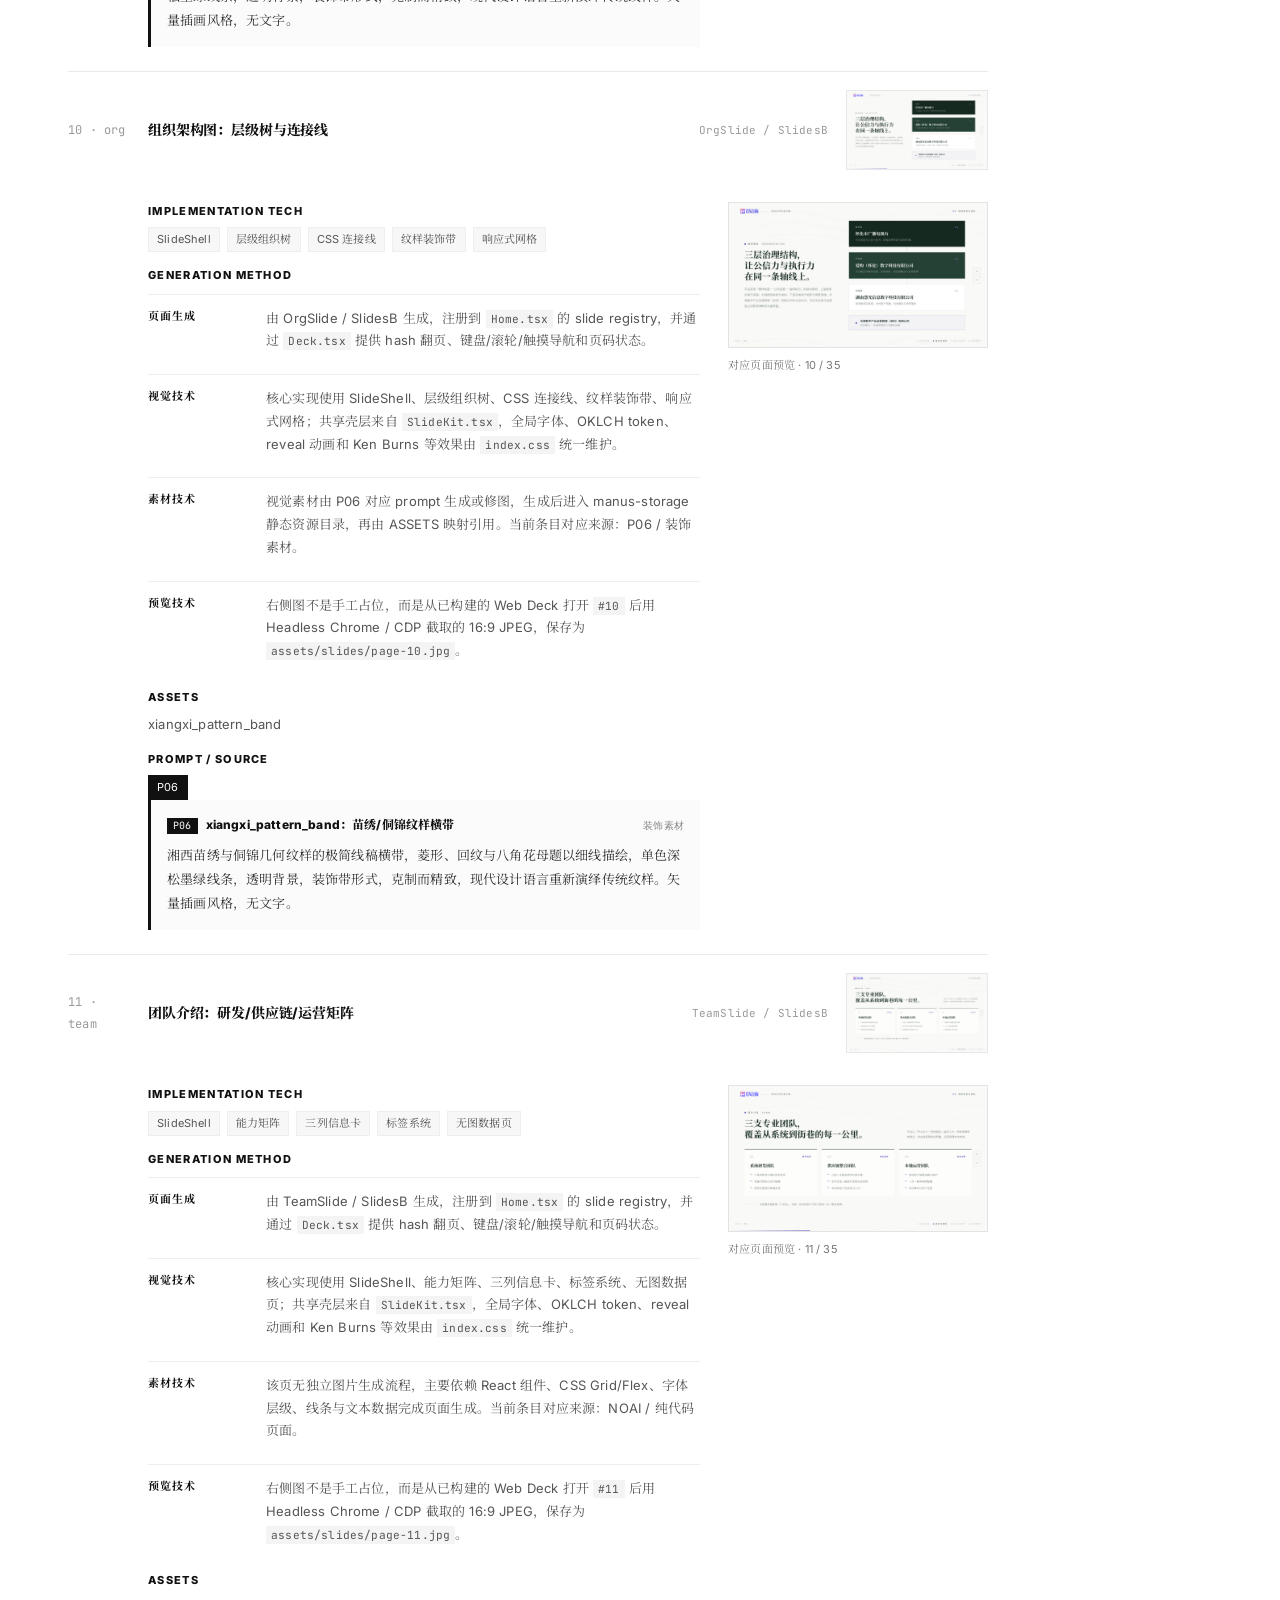
==== commit 737438e0: "Add project advantages introduction" ====
--- a/tech-architecture/index.html
+++ b/tech-architecture/index.html
@@ -307,6 +307,93 @@
         color: #171717;
       }
 
+      .callout code {
+        overflow-wrap: anywhere;
+        word-break: break-word;
+      }
+
+      .advantage-kicker {
+        margin: 0 0 14px;
+        color: #777;
+        font-family: var(--mono);
+        font-size: 11px;
+        font-weight: 600;
+        letter-spacing: 0.1em;
+        text-transform: uppercase;
+      }
+
+      .advantage-lede {
+        max-width: 660px;
+        color: #111;
+        font-size: 1.34rem;
+        font-weight: 500;
+        line-height: 1.72;
+      }
+
+      .advantage-ledger {
+        width: min(900px, calc(100vw - 56px));
+        margin: 40px 0 46px;
+        border-top: 2px solid #111;
+        border-bottom: 1px solid #111;
+        font-family: var(--sans);
+      }
+
+      .advantage-row {
+        display: grid;
+        grid-template-columns: 52px 158px minmax(0, 1fr);
+        gap: 20px;
+        align-items: baseline;
+        padding: 21px 0;
+        border-bottom: 1px solid #e8e8e8;
+      }
+
+      .advantage-row:last-child {
+        border-bottom: 0;
+      }
+
+      .advantage-no {
+        color: #999;
+        font-family: var(--mono);
+        font-size: 11px;
+      }
+
+      .advantage-row b {
+        color: #111;
+        font-size: 13px;
+        font-weight: 800;
+      }
+
+      .advantage-row p {
+        margin: 0;
+        color: #555;
+        font-size: 13px;
+        line-height: 1.72;
+      }
+
+      .refining-quote {
+        position: relative;
+        width: min(820px, calc(100vw - 56px));
+        margin: 46px 0 36px;
+        padding: 34px 34px 34px 86px;
+        background: #0a0a0a;
+        color: white;
+        font-size: 1.2rem;
+        font-style: normal;
+        line-height: 1.78;
+      }
+
+      .refining-quote::before {
+        content: "METAL / 0745";
+        position: absolute;
+        top: 39px;
+        left: 24px;
+        color: #777;
+        font-family: var(--mono);
+        font-size: 9px;
+        letter-spacing: 0.08em;
+        writing-mode: vertical-rl;
+      }
+
       .stack-grid {
         margin: 34px 0 44px;
         display: grid;
@@ -848,7 +935,9 @@
         .breakout,
         .dark-block,
         .arch-map,
-        .method-panel {
+        .method-panel,
+        .advantage-ledger,
+        .refining-quote {
           width: 100%;
         }
 
@@ -878,6 +967,12 @@
       }
 
       @media (max-width: 720px) {
+        h1 {
+          font-size: 2.7rem;
+          letter-spacing: 0;
+          line-height: 0.92;
+        }
+
         .nav-inner,
         .article-head,
         .hero,
@@ -944,6 +1039,28 @@
         .inline-prompt-kind {
           grid-column: 2;
           margin-left: 0;
+        }
+
+        .advantage-lede {
+          font-size: 1.16rem;
+        }
+
+        .advantage-row {
+          grid-template-columns: 38px minmax(0, 1fr);
+          gap: 8px 14px;
+        }
+
+        .advantage-row p {
+          grid-column: 2;
+        }
+
+        .refining-quote {
+          padding: 28px 24px;
+          font-size: 1.05rem;
+        }
+
+        .refining-quote::before {
+          display: none;
         }
       }
     </style>
@@ -996,6 +1113,48 @@
               当前公开页面：<code>https://paofuxiaomiao.github.io/gou0745-tech-77ebc320/</code>。公开资源路径使用
               <code>/gou0745-tech-77ebc320/manus-storage/</code>，一旦发布，文件名应视为稳定接口。
             </div>
+          </section>
+
+          <section id="advantages">
+            <p class="advantage-kicker">Project Advantage · Expression Manufacturing</p>
+            <h2>项目优势：把 AI 退到幕后，把企业表达推到极致</h2>
+            <p class="advantage-lede">
+              我们追求的不是“快速生成一套看起来像 PPT 的图片”，而是把企业展示中的每一次表达做到极致：
+              从字体选择、字重关系到网格、留白与信息节奏，每一个细节都经过可复用、可校准的系统设计。
+            </p>
+
+            <div class="advantage-ledger" aria-label="项目优势生产逻辑">
+              <div class="advantage-row">
+                <span class="advantage-no">01</span>
+                <b>字体即结构</b>
+                <p>字体不是最后套上的皮肤。字族、字重、字号、行距与中英文比例共同建立信息层级，让企业语言稳定、克制且可信。</p>
+              </div>
+              <div class="advantage-row">
+                <span class="advantage-no">02</span>
+                <b>排版即叙事</b>
+                <p>页面通过网格、留白、对齐与节奏组织观点，不依赖一张大图掩盖信息问题，让每一页都能承担明确的沟通任务。</p>
+              </div>
+              <div class="advantage-row">
+                <span class="advantage-no">03</span>
+                <b>批量而不复制</b>
+                <p>用结构化内容、设计 token、共享组件与页面注册表形成生产线，既能批量生成企业展示 PPT，又能保持逐页差异和统一品质。</p>
+              </div>
+              <div class="advantage-row">
+                <span class="advantage-no">04</span>
+                <b>不同于图片生成</b>
+                <p>页面由真实文字、布局规则和浏览器渲染构成，而非不可编辑的文生图海报；内容可维护、版式可升级、资产可追溯。</p>
+              </div>
+            </div>
+
+            <blockquote class="refining-quote">
+              这条路径更像冶炼金属：结构化内容是矿石，组件与规则是模具，渲染、校准与复核是反复锻造。
+              最终留下的是稳定、精确、可持续生产的企业表达，AI 痕迹则在这条生产链中被逐层消除。
+            </blockquote>
+
+            <p>
+              因此，它既不同于传统 PPT 的逐页手工拼装，也不同于依赖图片生成的海报式生产。
+              我们用代码定义版式系统，用组件沉淀设计语言，用数据驱动页面批量生产，再由人工审美完成最后校准。
+            </p>
           </section>
 
           <section id="tech-stack">
@@ -1253,6 +1412,7 @@
         <aside class="toc" aria-label="文章目录">
           <div class="toc-title">Contents</div>
           <a href="#overview" class="active">项目概览</a>
+          <a href="#advantages">项目优势</a>
           <a href="#tech-stack">技术栈</a>
           <a href="#generation-method">生成链路</a>
           <a href="#page-architecture">页面架构</a>
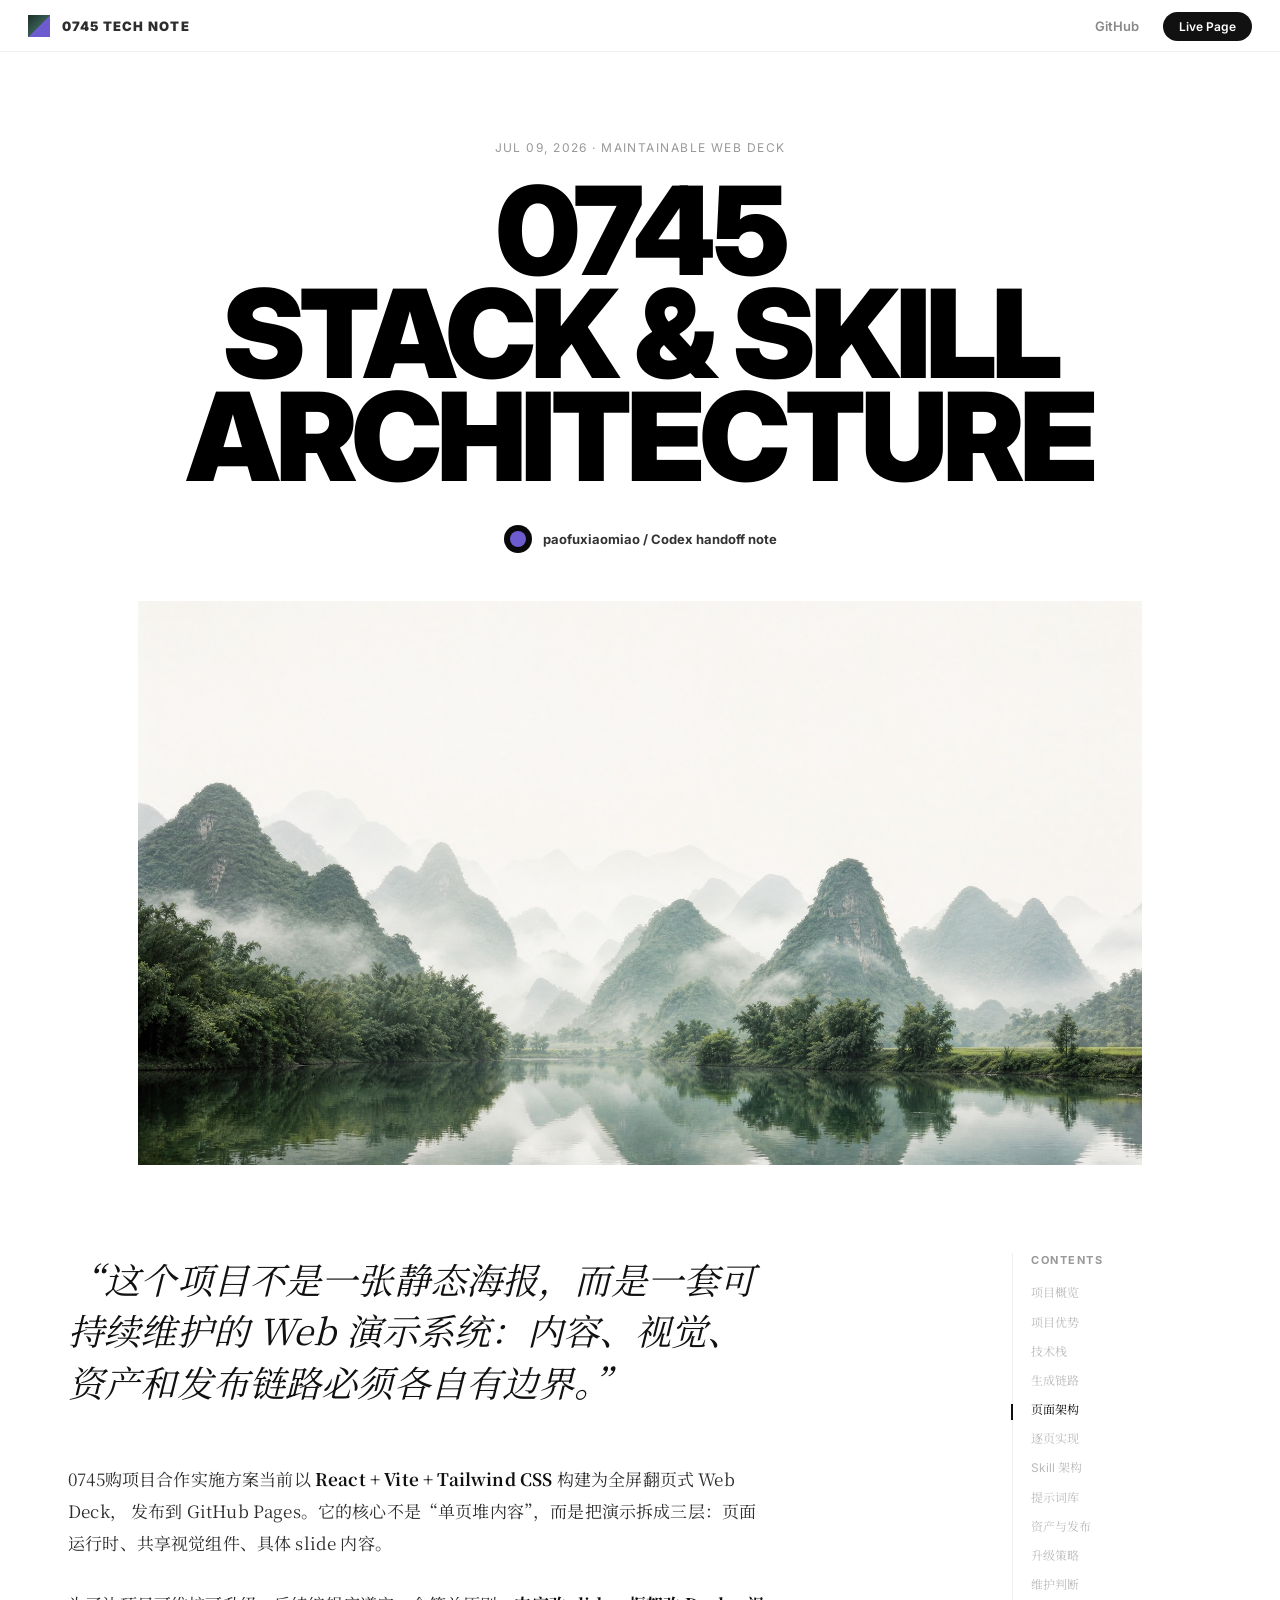
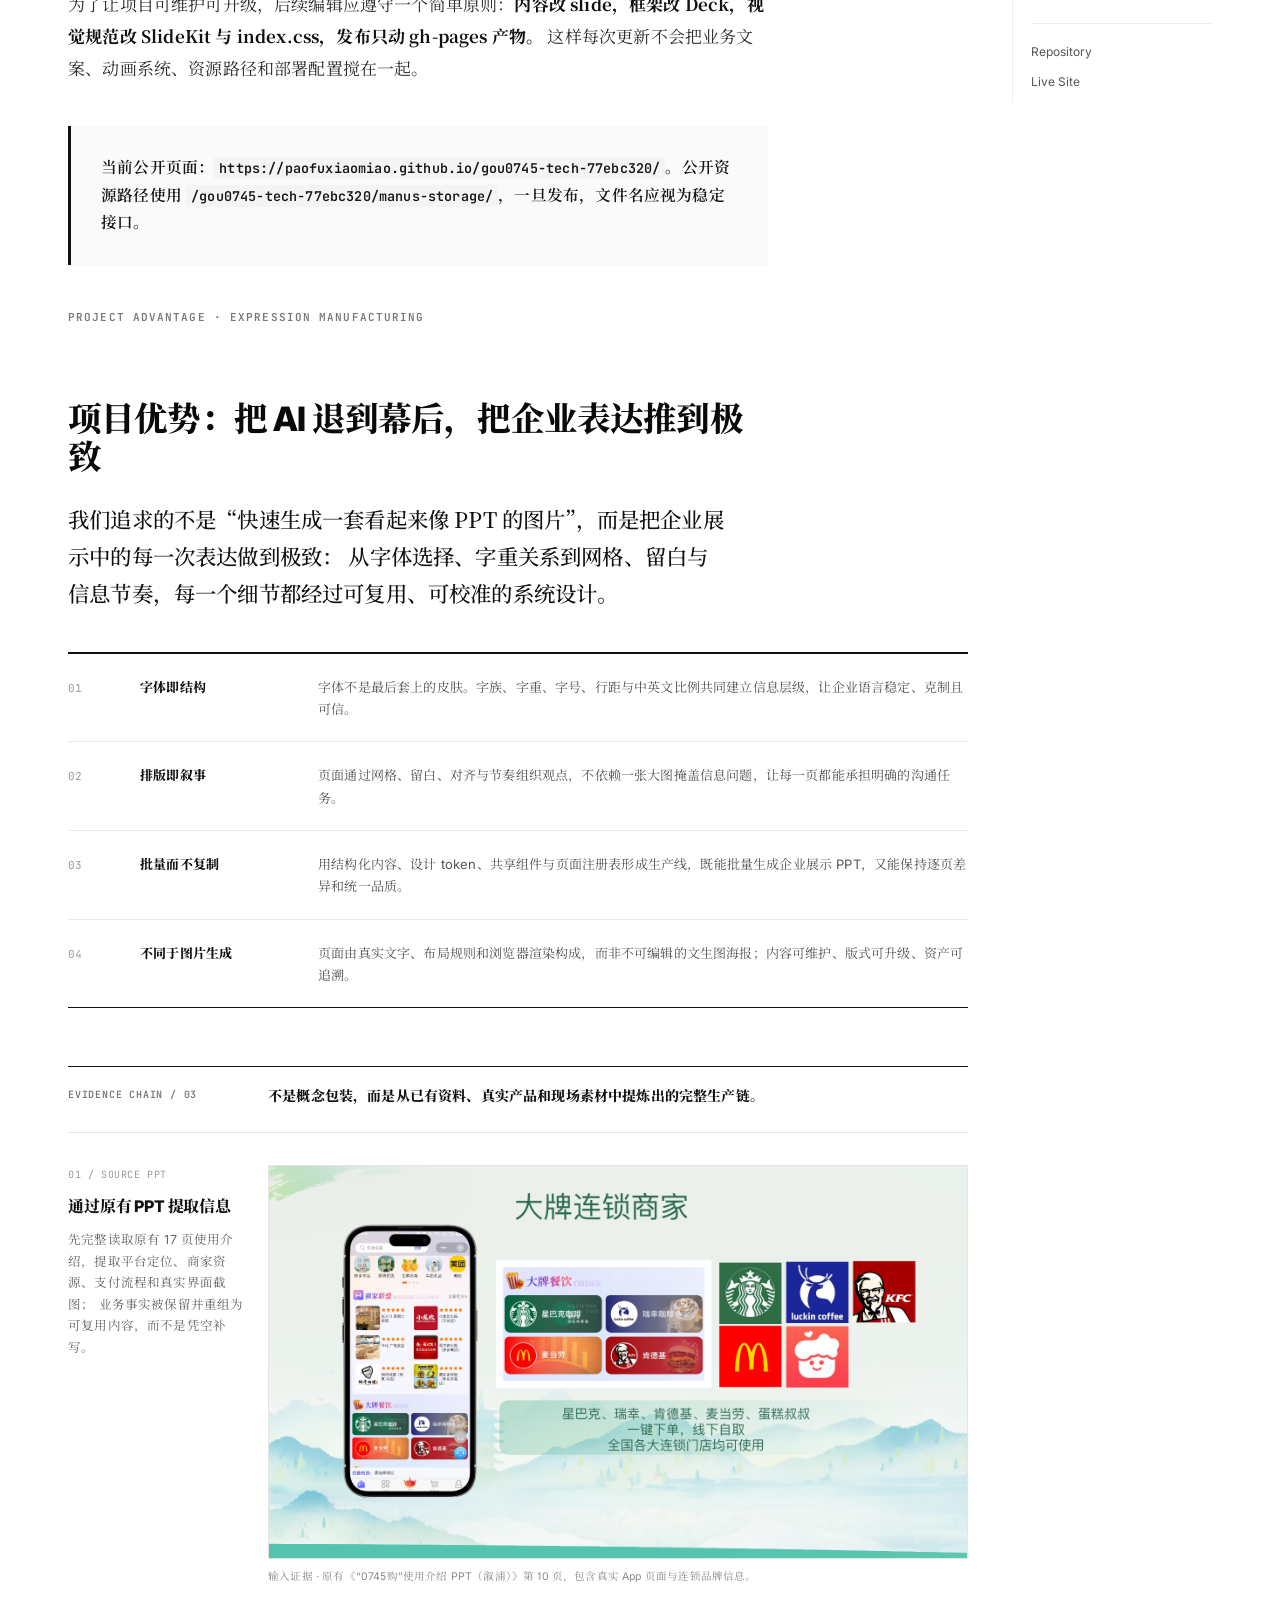
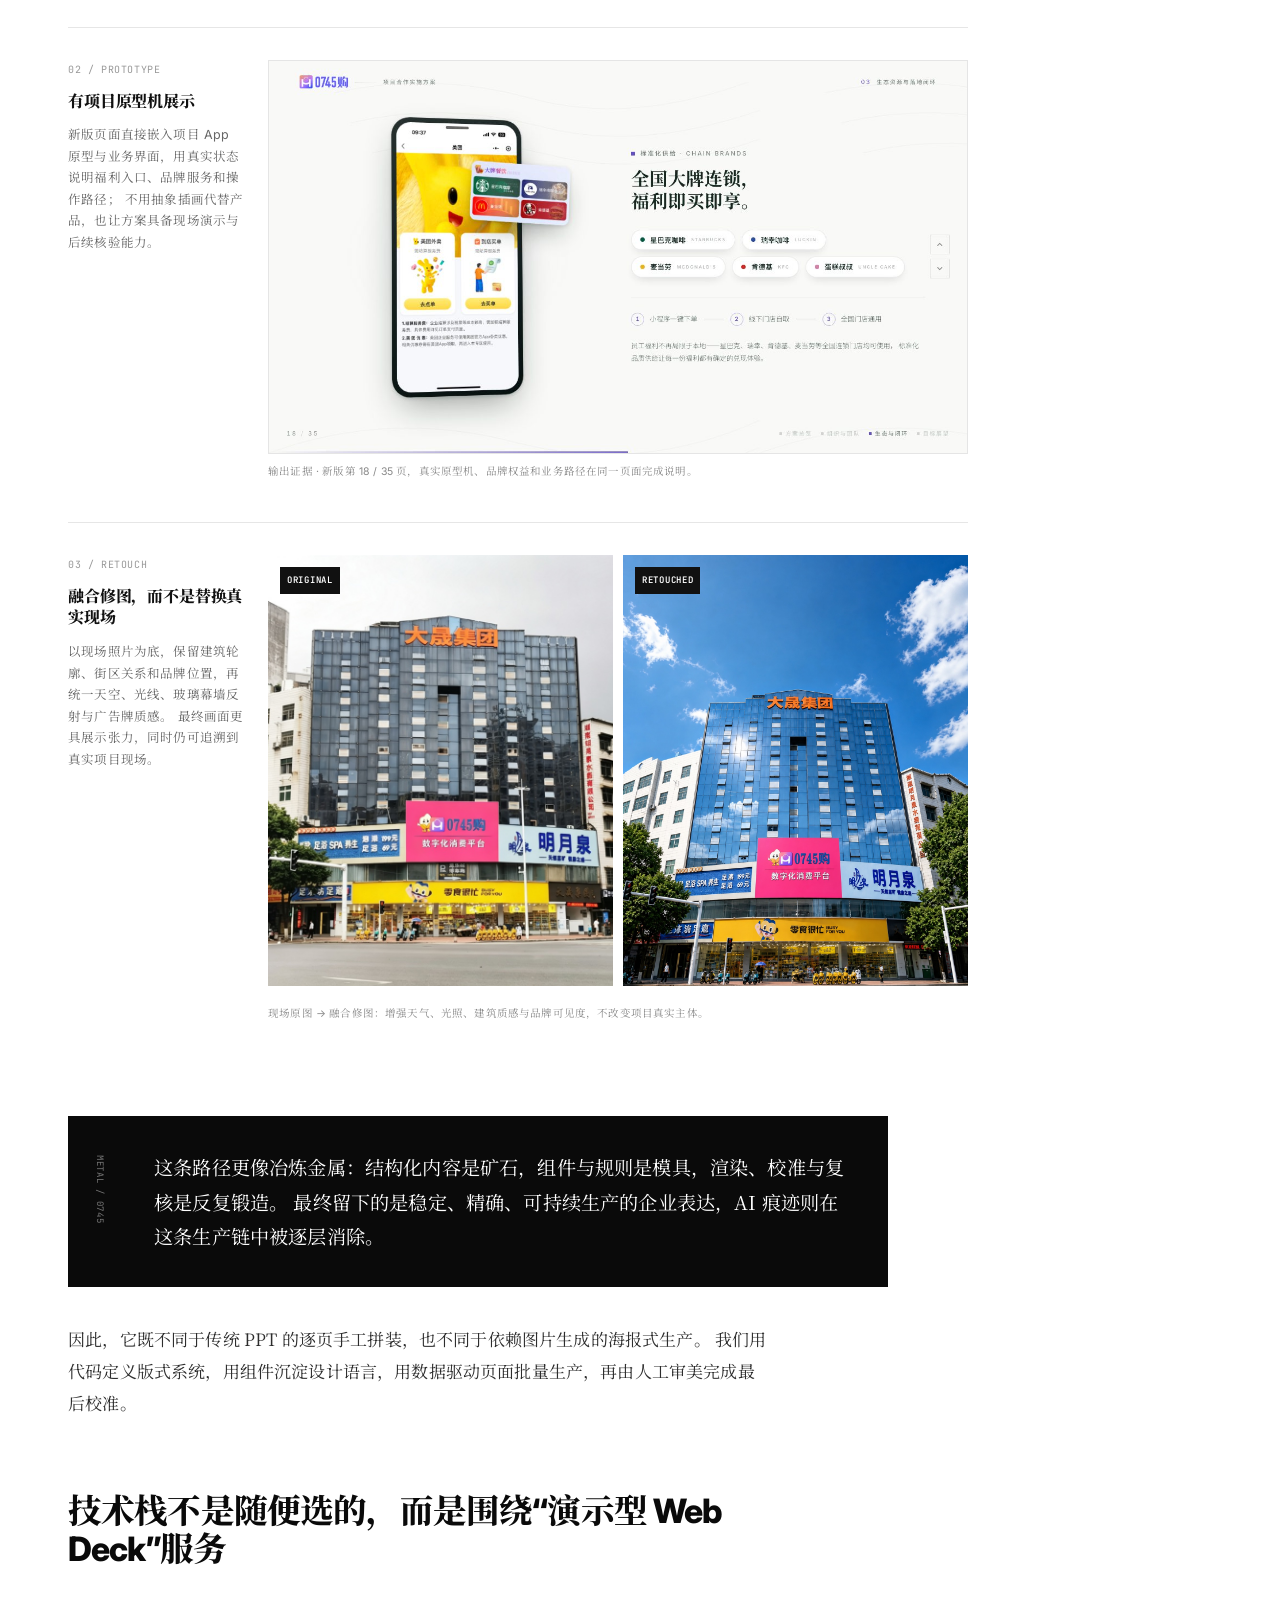
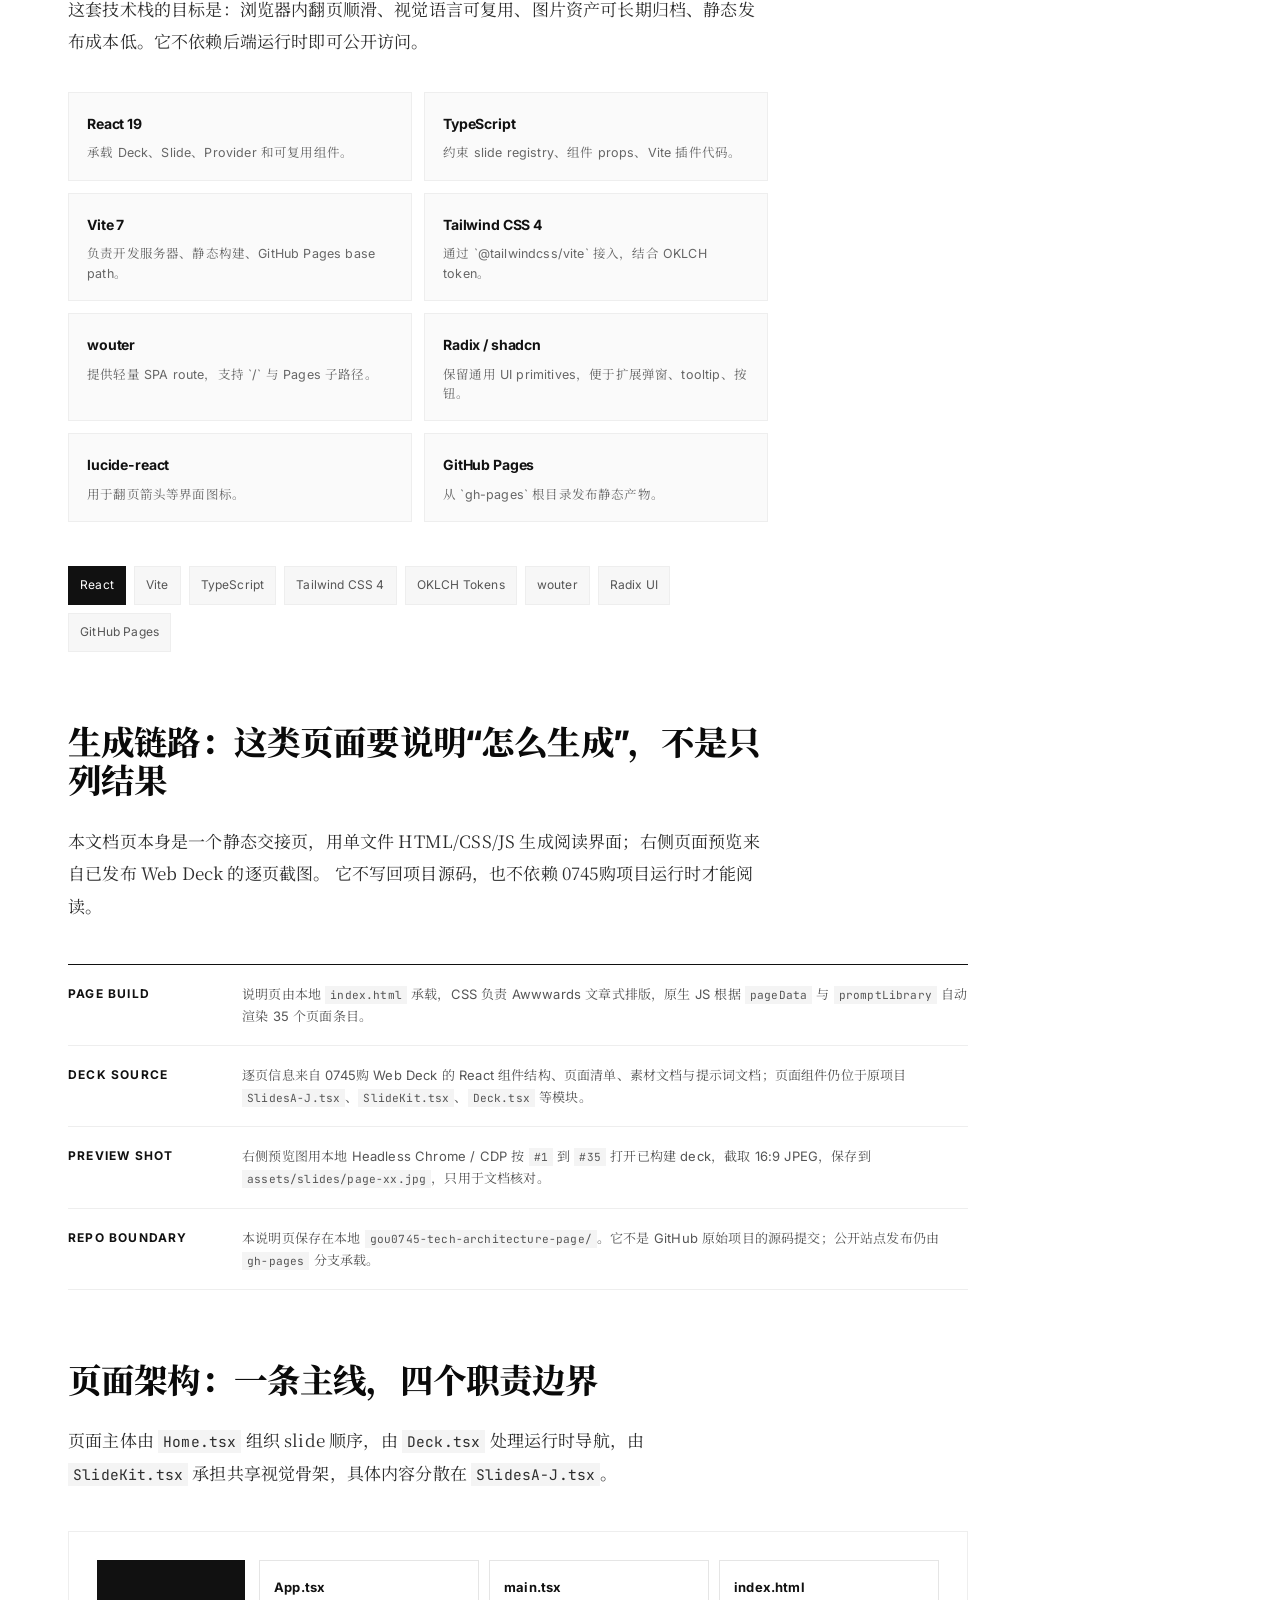
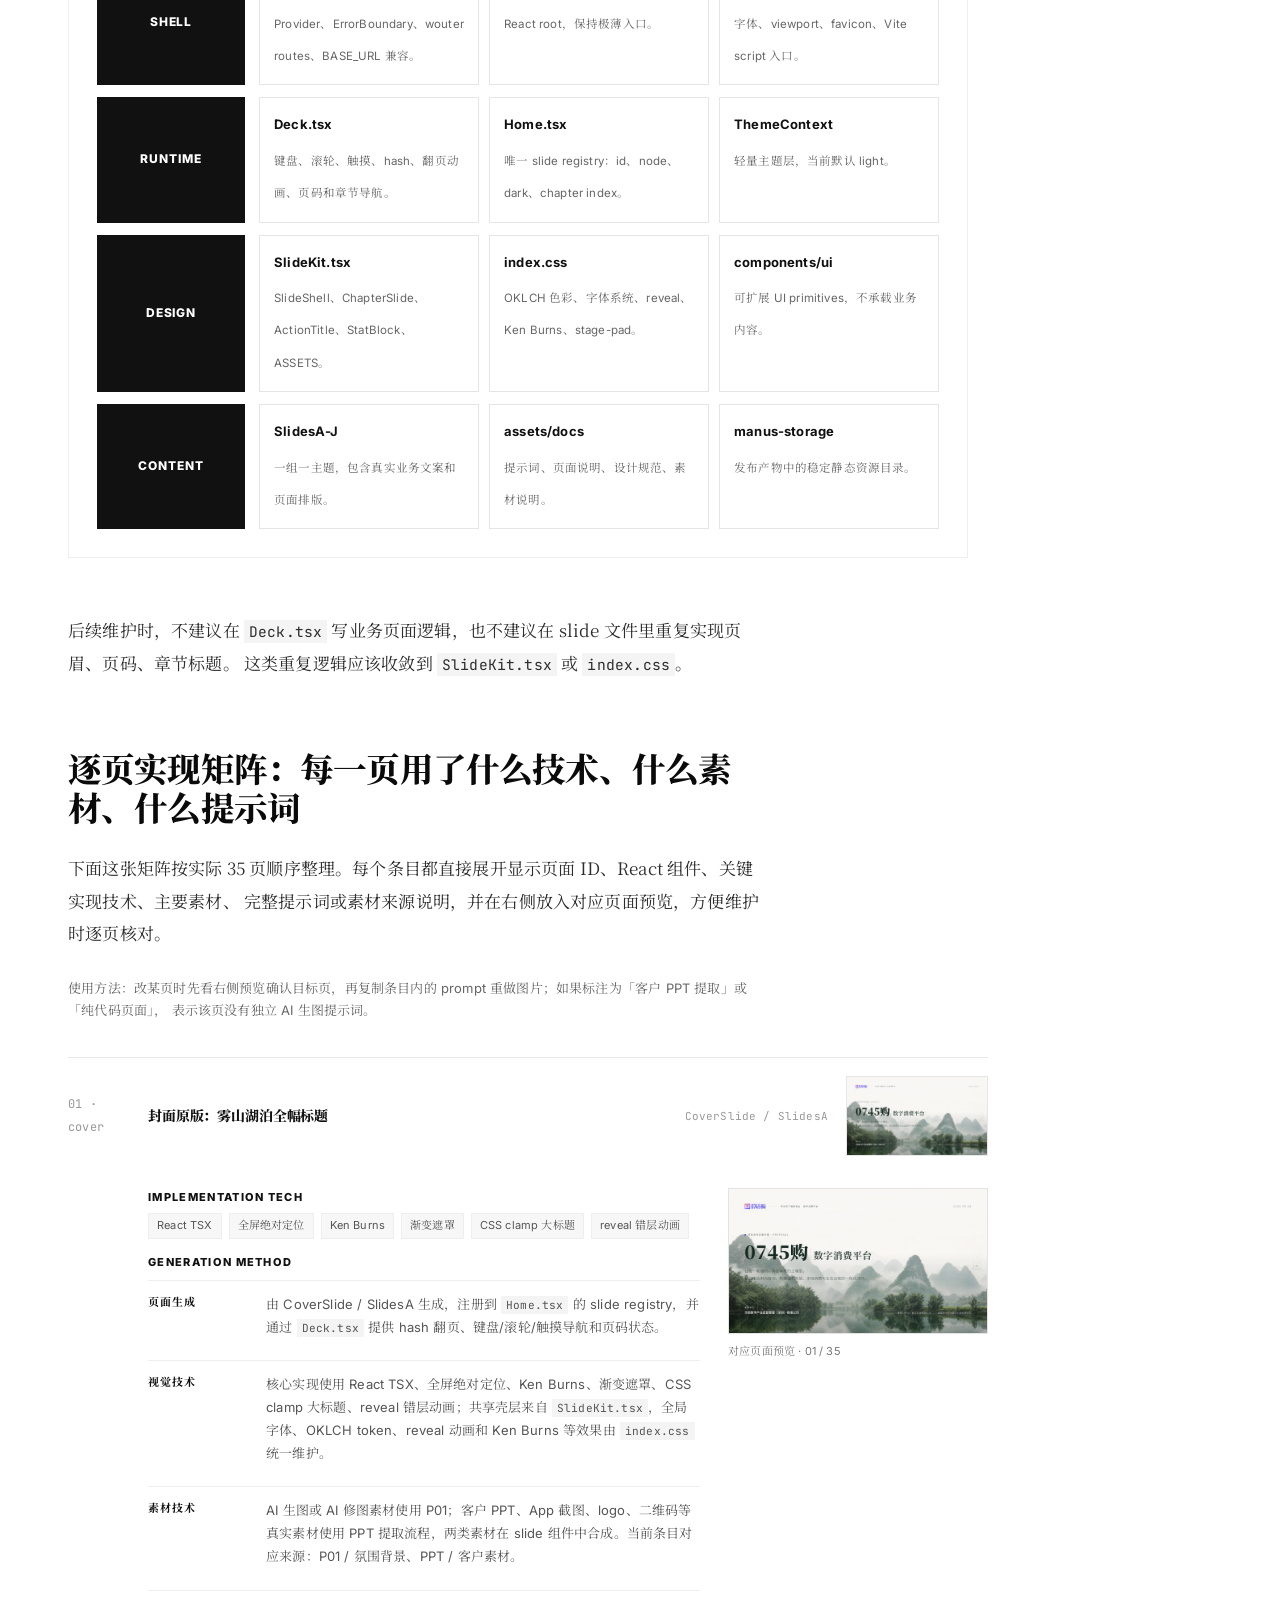
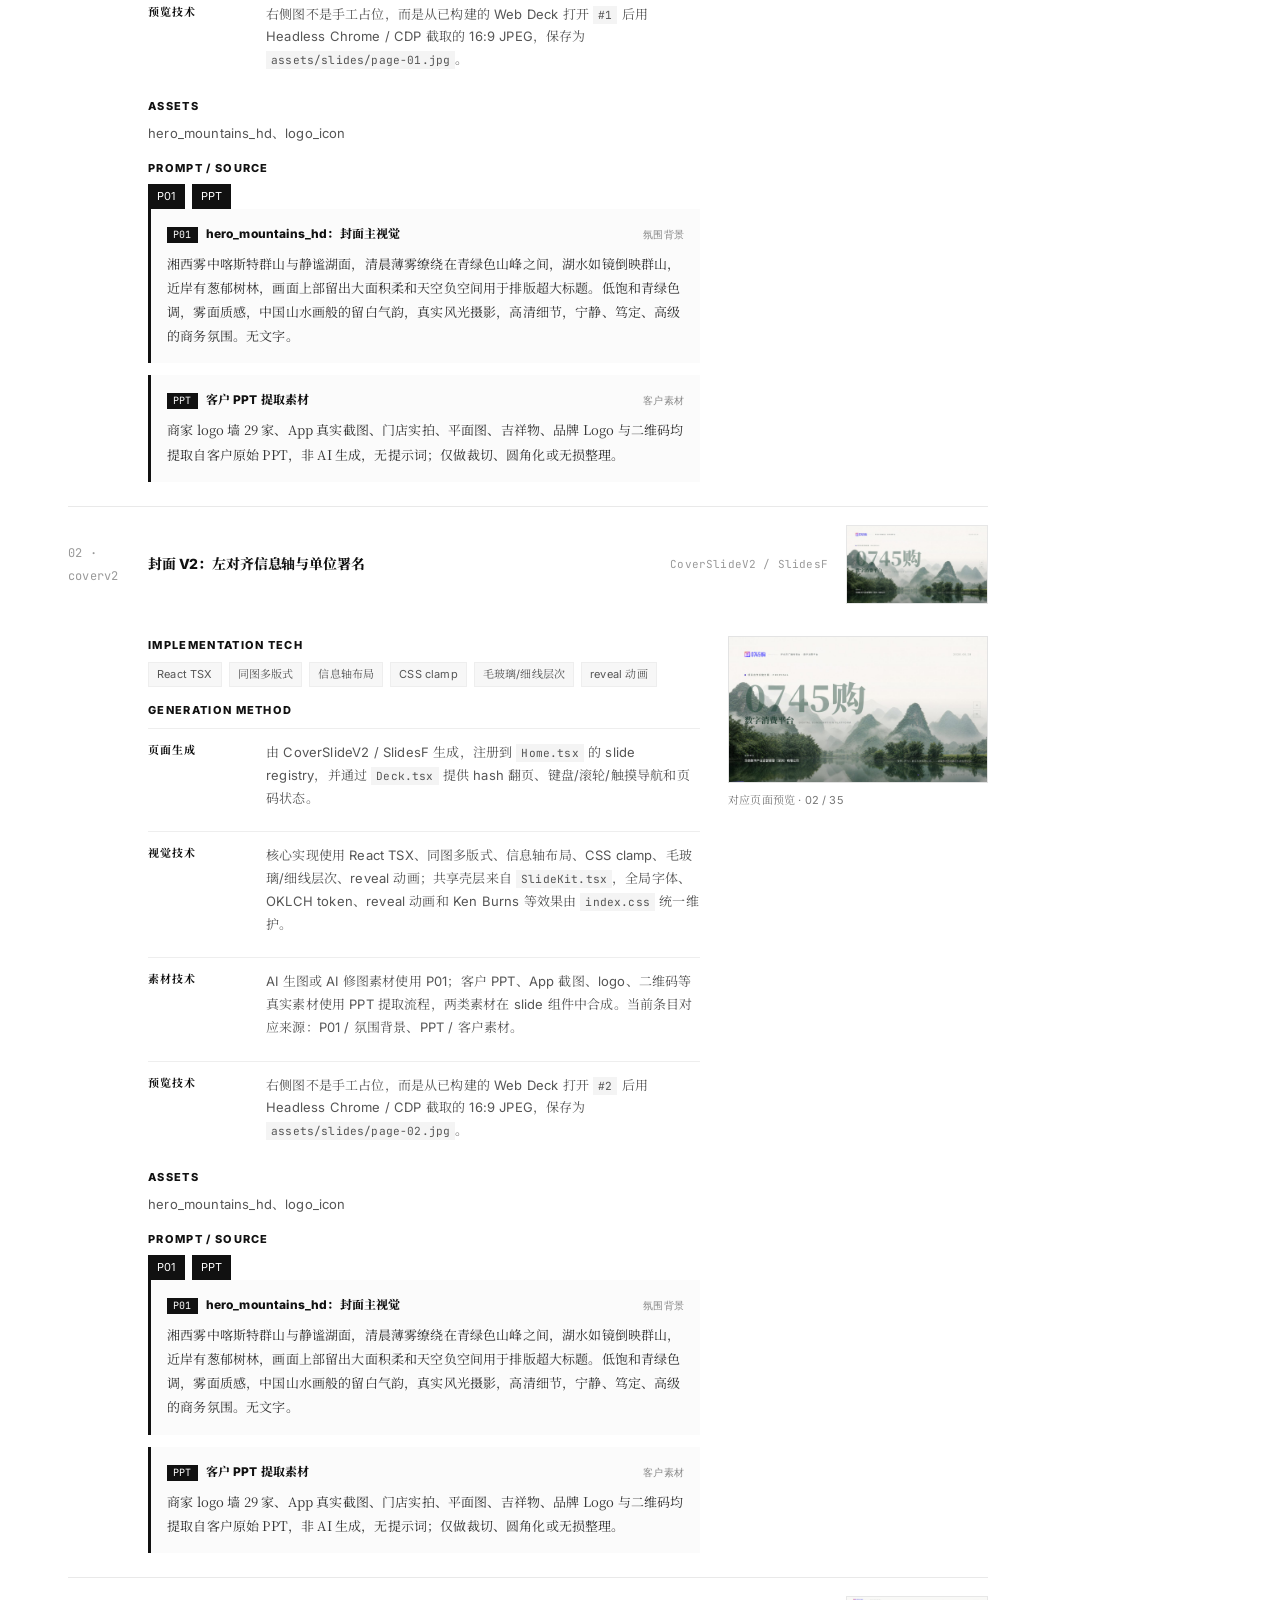
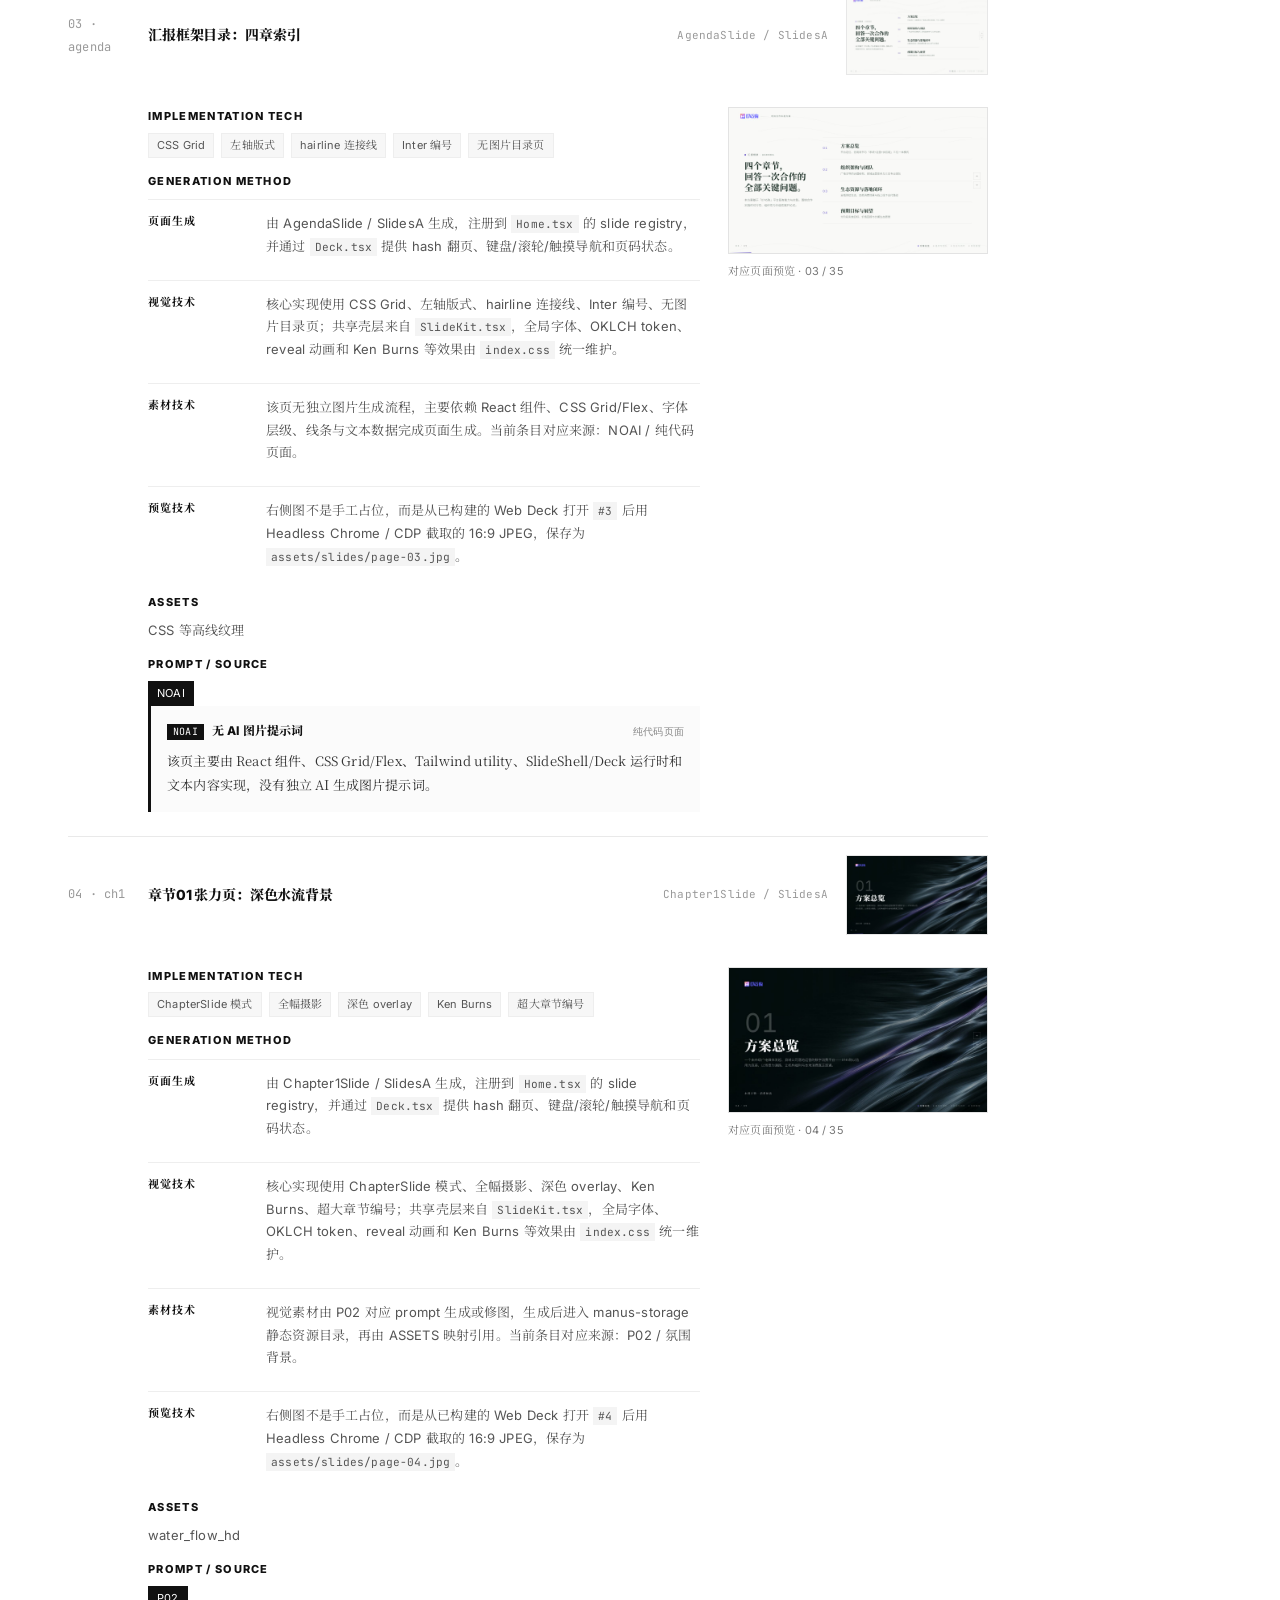
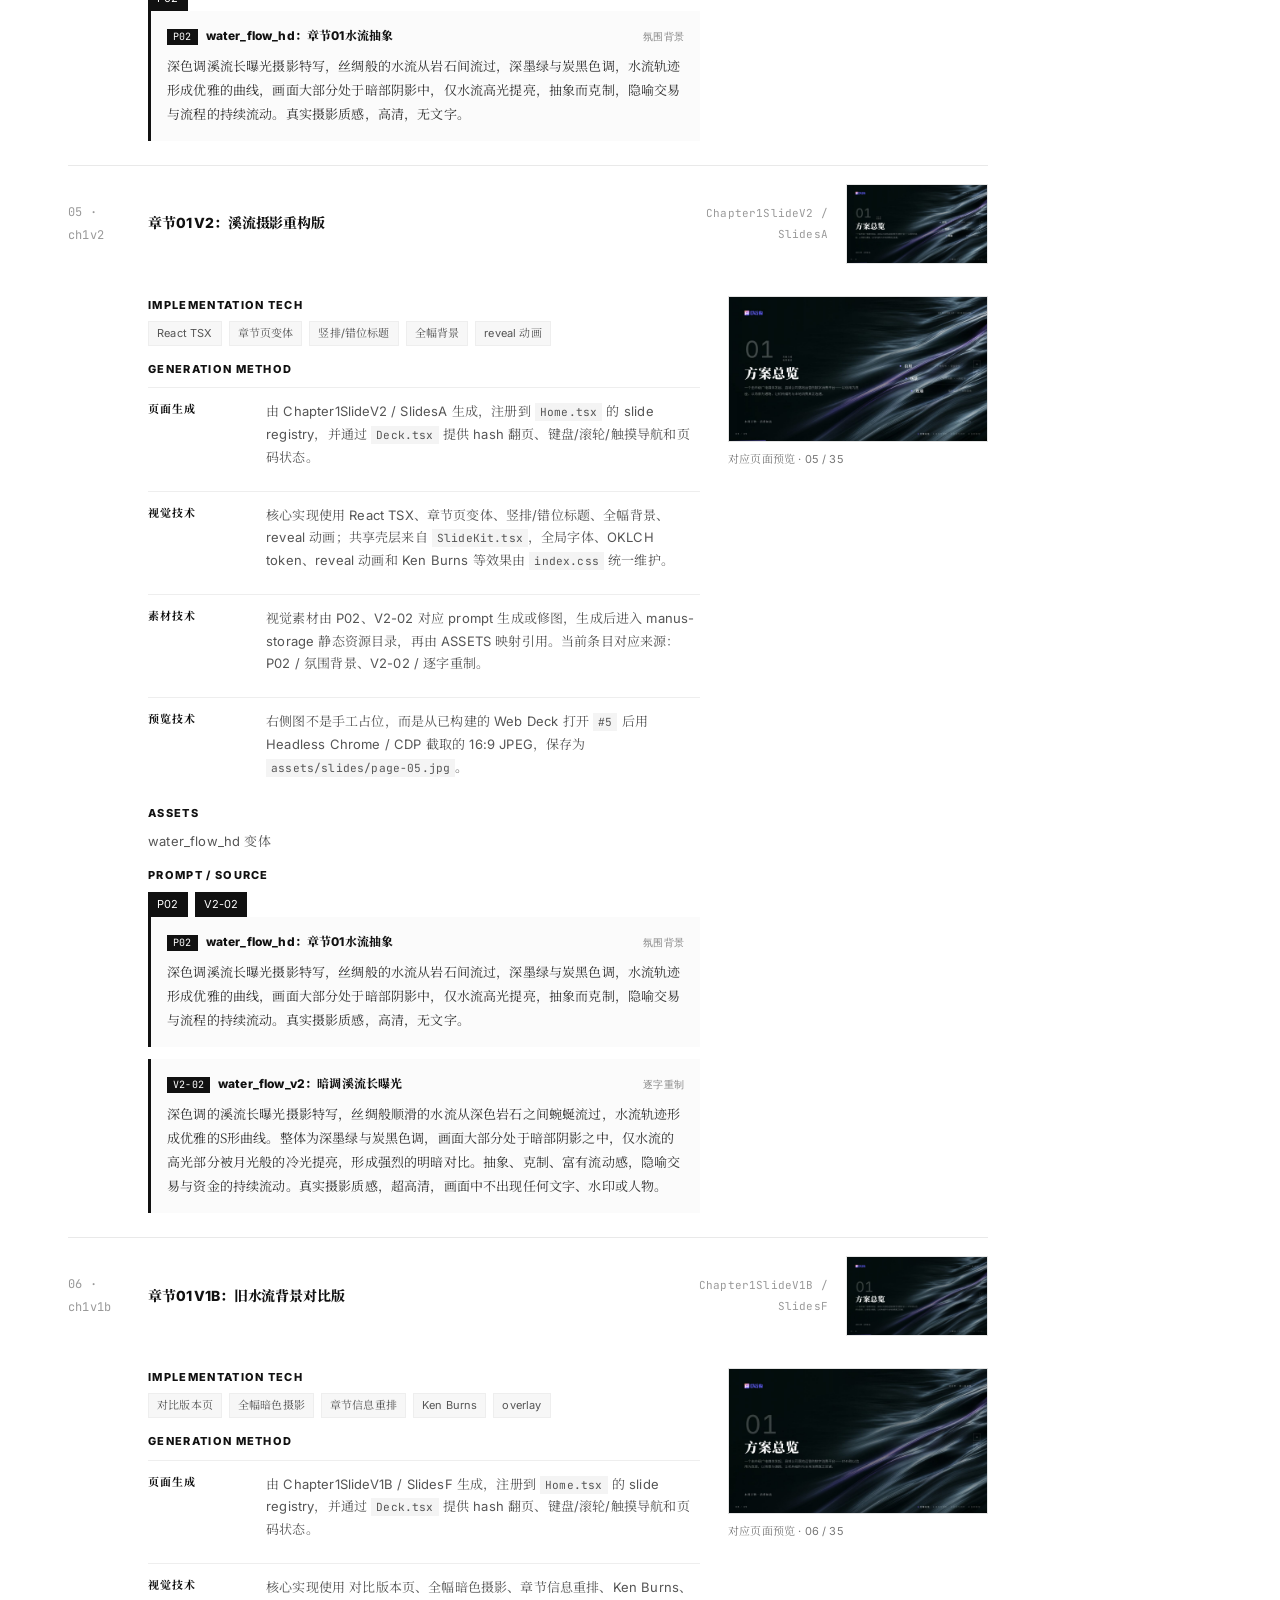
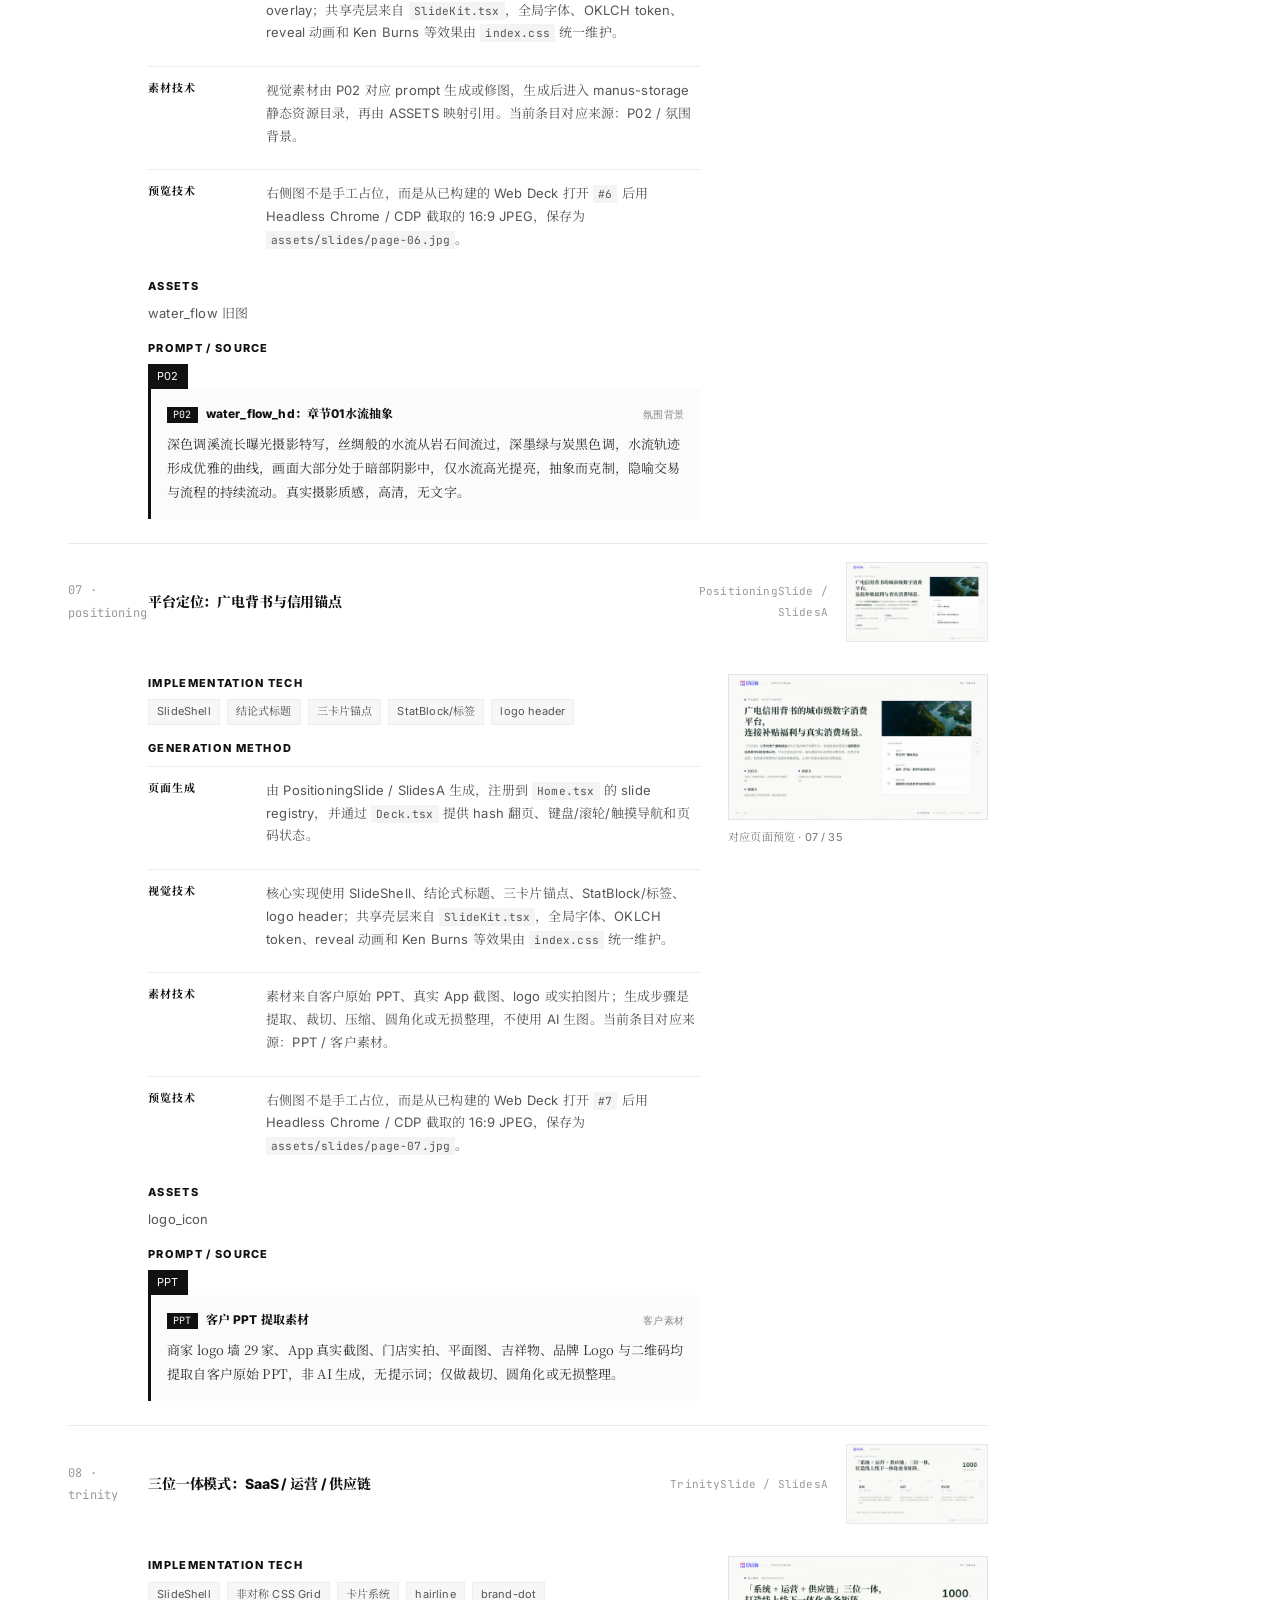
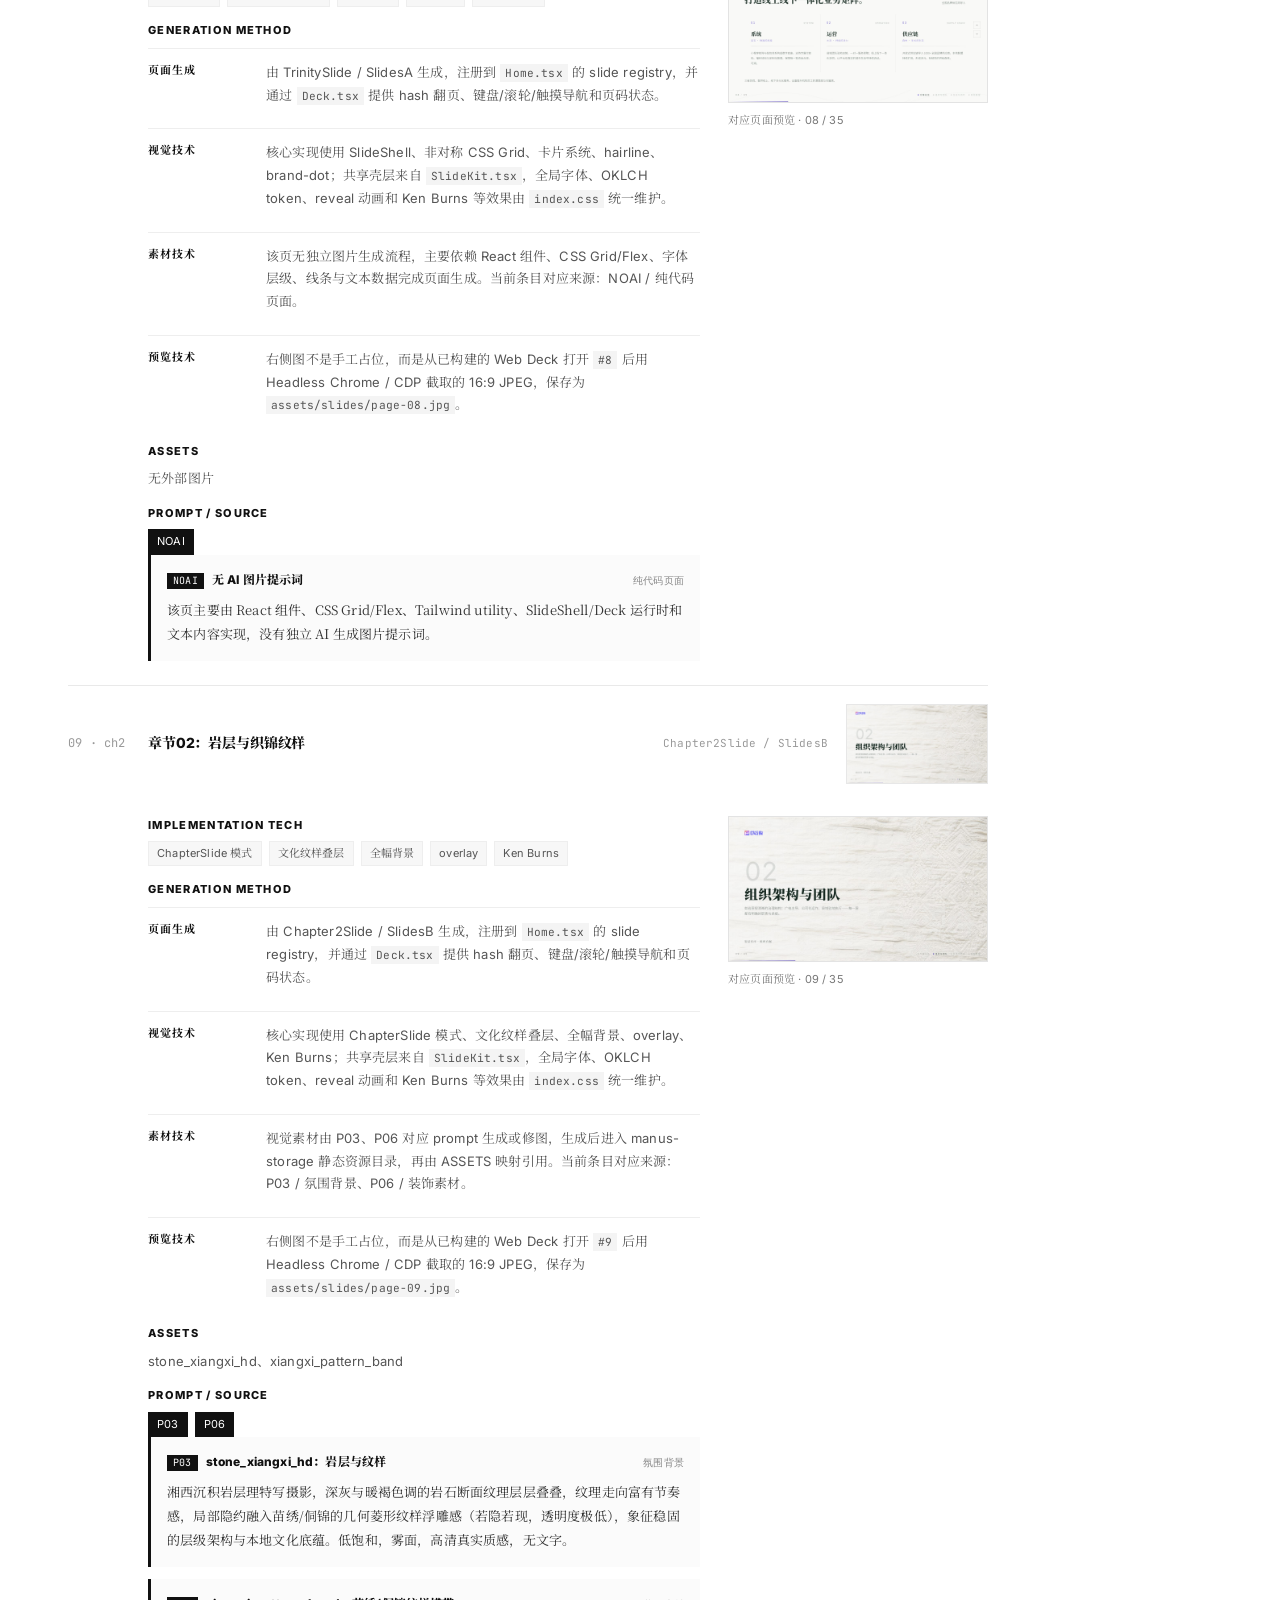
==== commit 78681940: "Add evidence-backed project advantages" ====
--- a/tech-architecture/index.html
+++ b/tech-architecture/index.html
@@ -370,6 +370,133 @@
         line-height: 1.72;
       }
 
+      .evidence-flow {
+        width: min(900px, calc(100vw - 56px));
+        margin: 58px 0 52px;
+        border-top: 1px solid #111;
+        font-family: var(--sans);
+      }
+
+      .evidence-heading {
+        display: grid;
+        grid-template-columns: 176px minmax(0, 1fr);
+        gap: 24px;
+        padding: 18px 0 24px;
+      }
+
+      .evidence-heading span {
+        color: #777;
+        font-family: var(--mono);
+        font-size: 10px;
+        font-weight: 600;
+        letter-spacing: 0.08em;
+        text-transform: uppercase;
+      }
+
+      .evidence-heading p {
+        margin: 0;
+        color: #111;
+        font-size: 14px;
+        font-weight: 800;
+        line-height: 1.6;
+      }
+
+      .evidence-case {
+        display: grid;
+        grid-template-columns: 176px minmax(0, 1fr);
+        gap: 24px;
+        align-items: start;
+        padding: 32px 0 42px;
+        border-top: 1px solid #e6e6e6;
+      }
+
+      .evidence-index {
+        display: block;
+        margin-bottom: 12px;
+        color: #999;
+        font-family: var(--mono);
+        font-size: 10px;
+        letter-spacing: 0.06em;
+        text-transform: uppercase;
+      }
+
+      .evidence-copy h3 {
+        margin: 0 0 12px;
+        font-size: 1rem;
+        line-height: 1.35;
+      }
+
+      .evidence-copy p {
+        margin: 0;
+        color: #666;
+        font-size: 12.5px;
+        line-height: 1.72;
+      }
+
+      .evidence-media,
+      .retouch-compare,
+      .retouch-shot {
+        margin: 0;
+      }
+
+      .evidence-media img {
+        width: 100%;
+        aspect-ratio: 16 / 9;
+        border: 1px solid #e5e5e5;
+        background: #f7f7f7;
+        object-fit: cover;
+      }
+
+      .evidence-media figcaption,
+      .retouch-compare > figcaption {
+        margin-top: 10px;
+        color: #888;
+        font-family: var(--sans);
+        font-size: 10.5px;
+        line-height: 1.55;
+      }
+
+      .retouch-compare {
+        display: grid;
+        grid-template-columns: repeat(2, minmax(0, 1fr));
+        gap: 10px;
+      }
+
+      .retouch-shot {
+        position: relative;
+        overflow: hidden;
+        background: #eee;
+      }
+
+      .retouch-shot img {
+        width: 100%;
+        aspect-ratio: 4 / 5;
+        object-fit: cover;
+        object-position: center;
+      }
+
+      .retouch-shot.after img {
+        object-position: center 58%;
+      }
+
+      .media-label {
+        position: absolute;
+        top: 12px;
+        left: 12px;
+        z-index: 1;
+        padding: 5px 7px;
+        background: #111;
+        color: white;
+        font-family: var(--mono);
+        font-size: 9px;
+        font-weight: 600;
+        letter-spacing: 0.08em;
+      }
+
+      .retouch-compare > figcaption {
+        grid-column: 1 / -1;
+      }
+
       .refining-quote {
         position: relative;
         width: min(820px, calc(100vw - 56px));
@@ -937,6 +1064,7 @@
         .arch-map,
         .method-panel,
         .advantage-ledger,
+        .evidence-flow,
         .refining-quote {
           width: 100%;
         }
@@ -1052,6 +1180,24 @@
 
         .advantage-row p {
           grid-column: 2;
+        }
+
+        .evidence-heading,
+        .evidence-case {
+          grid-template-columns: 1fr;
+          gap: 14px;
+        }
+
+        .evidence-heading {
+          padding-bottom: 20px;
+        }
+
+        .evidence-case {
+          padding: 26px 0 36px;
+        }
+
+        .evidence-copy p {
+          font-size: 13px;
         }
 
         .refining-quote {
@@ -1143,6 +1289,81 @@
                 <span class="advantage-no">04</span>
                 <b>不同于图片生成</b>
                 <p>页面由真实文字、布局规则和浏览器渲染构成，而非不可编辑的文生图海报；内容可维护、版式可升级、资产可追溯。</p>
+              </div>
+            </div>
+
+            <div class="evidence-flow" aria-label="项目优势证据链">
+              <div class="evidence-heading">
+                <span>Evidence Chain / 03</span>
+                <p>不是概念包装，而是从已有资料、真实产品和现场素材中提炼出的完整生产链。</p>
+              </div>
+
+              <div class="evidence-case">
+                <div class="evidence-copy">
+                  <span class="evidence-index">01 / Source PPT</span>
+                  <h3>通过原有 PPT 提取信息</h3>
+                  <p>
+                    先完整读取原有 17 页使用介绍，提取平台定位、商家资源、支付流程和真实界面截图；
+                    业务事实被保留并重组为可复用内容，而不是凭空补写。
+                  </p>
+                </div>
+                <figure class="evidence-media">
+                  <img
+                    src="assets/advantages/source-ppt-chain-brands.png"
+                    alt="原有0745购使用介绍PPT中的大牌连锁商家页面"
+                    loading="lazy"
+                    decoding="async" />
+                  <figcaption>输入证据 · 原有《“0745购”使用介绍 PPT（溆浦）》第 10 页，包含真实 App 页面与连锁品牌信息。</figcaption>
+                </figure>
+              </div>
+
+              <div class="evidence-case">
+                <div class="evidence-copy">
+                  <span class="evidence-index">02 / Prototype</span>
+                  <h3>有项目原型机展示</h3>
+                  <p>
+                    新版页面直接嵌入项目 App 原型与业务界面，用真实状态说明福利入口、品牌服务和操作路径；
+                    不用抽象插画代替产品，也让方案具备现场演示与后续核验能力。
+                  </p>
+                </div>
+                <figure class="evidence-media">
+                  <img
+                    src="assets/slides/page-18.jpg"
+                    alt="0745购项目新版PPT中的App原型机与全国连锁品牌展示"
+                    loading="lazy"
+                    decoding="async" />
+                  <figcaption>输出证据 · 新版第 18 / 35 页，真实原型机、品牌权益和业务路径在同一页面完成说明。</figcaption>
+                </figure>
+              </div>
+
+              <div class="evidence-case">
+                <div class="evidence-copy">
+                  <span class="evidence-index">03 / Retouch</span>
+                  <h3>融合修图，而不是替换真实现场</h3>
+                  <p>
+                    以现场照片为底，保留建筑轮廓、街区关系和品牌位置，再统一天空、光线、玻璃幕墙反射与广告牌质感。
+                    最终画面更具展示张力，同时仍可追溯到真实项目现场。
+                  </p>
+                </div>
+                <figure class="retouch-compare">
+                  <div class="retouch-shot">
+                    <span class="media-label">ORIGINAL</span>
+                    <img
+                      src="assets/advantages/retouch-before.jpg"
+                      alt="大晟集团建筑与0745购广告牌现场原图"
+                      loading="lazy"
+                      decoding="async" />
+                  </div>
+                  <div class="retouch-shot after">
+                    <span class="media-label">RETOUCHED</span>
+                    <img
+                      src="assets/advantages/retouch-after.jpg"
+                      alt="融合修图后的大晟集团建筑与0745购广告牌展示图"
+                      loading="lazy"
+                      decoding="async" />
+                  </div>
+                  <figcaption>现场原图 → 融合修图：增强天气、光照、建筑质感与品牌可见度，不改变项目真实主体。</figcaption>
+                </figure>
               </div>
             </div>
 
